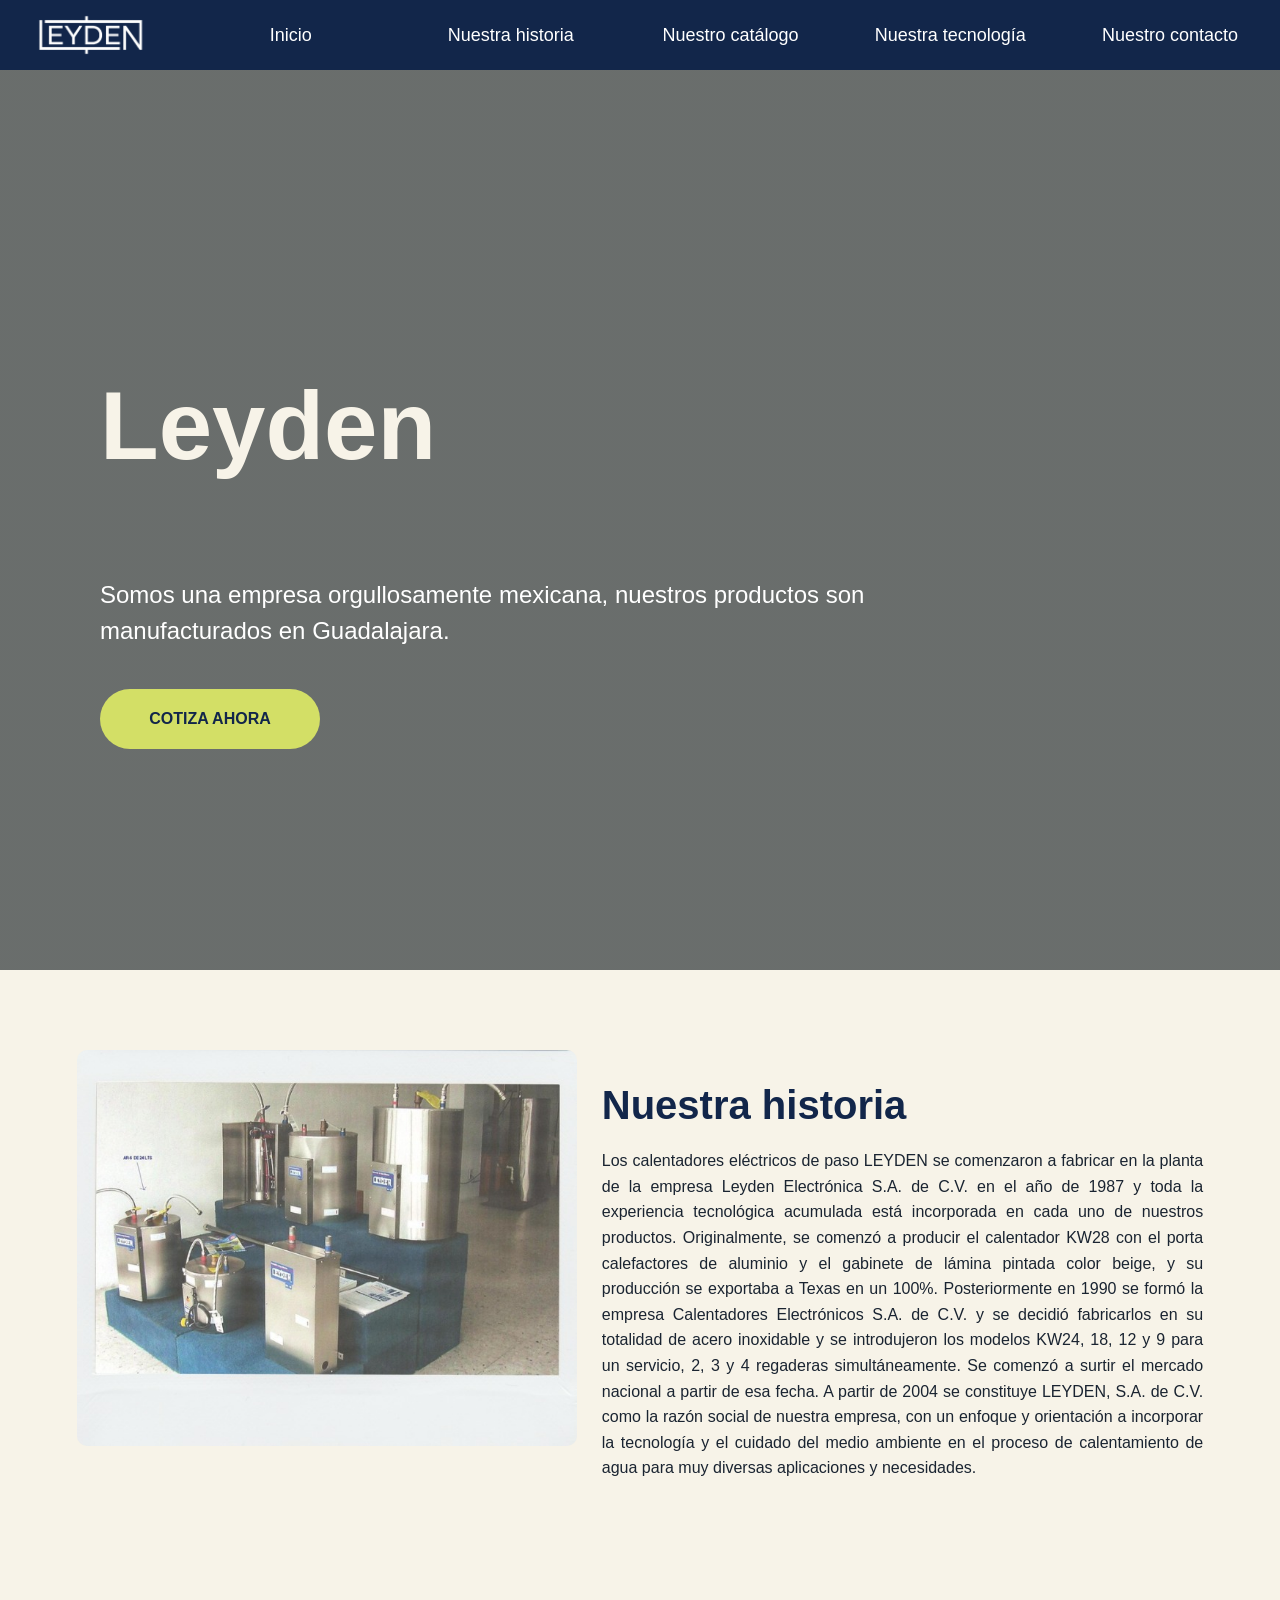
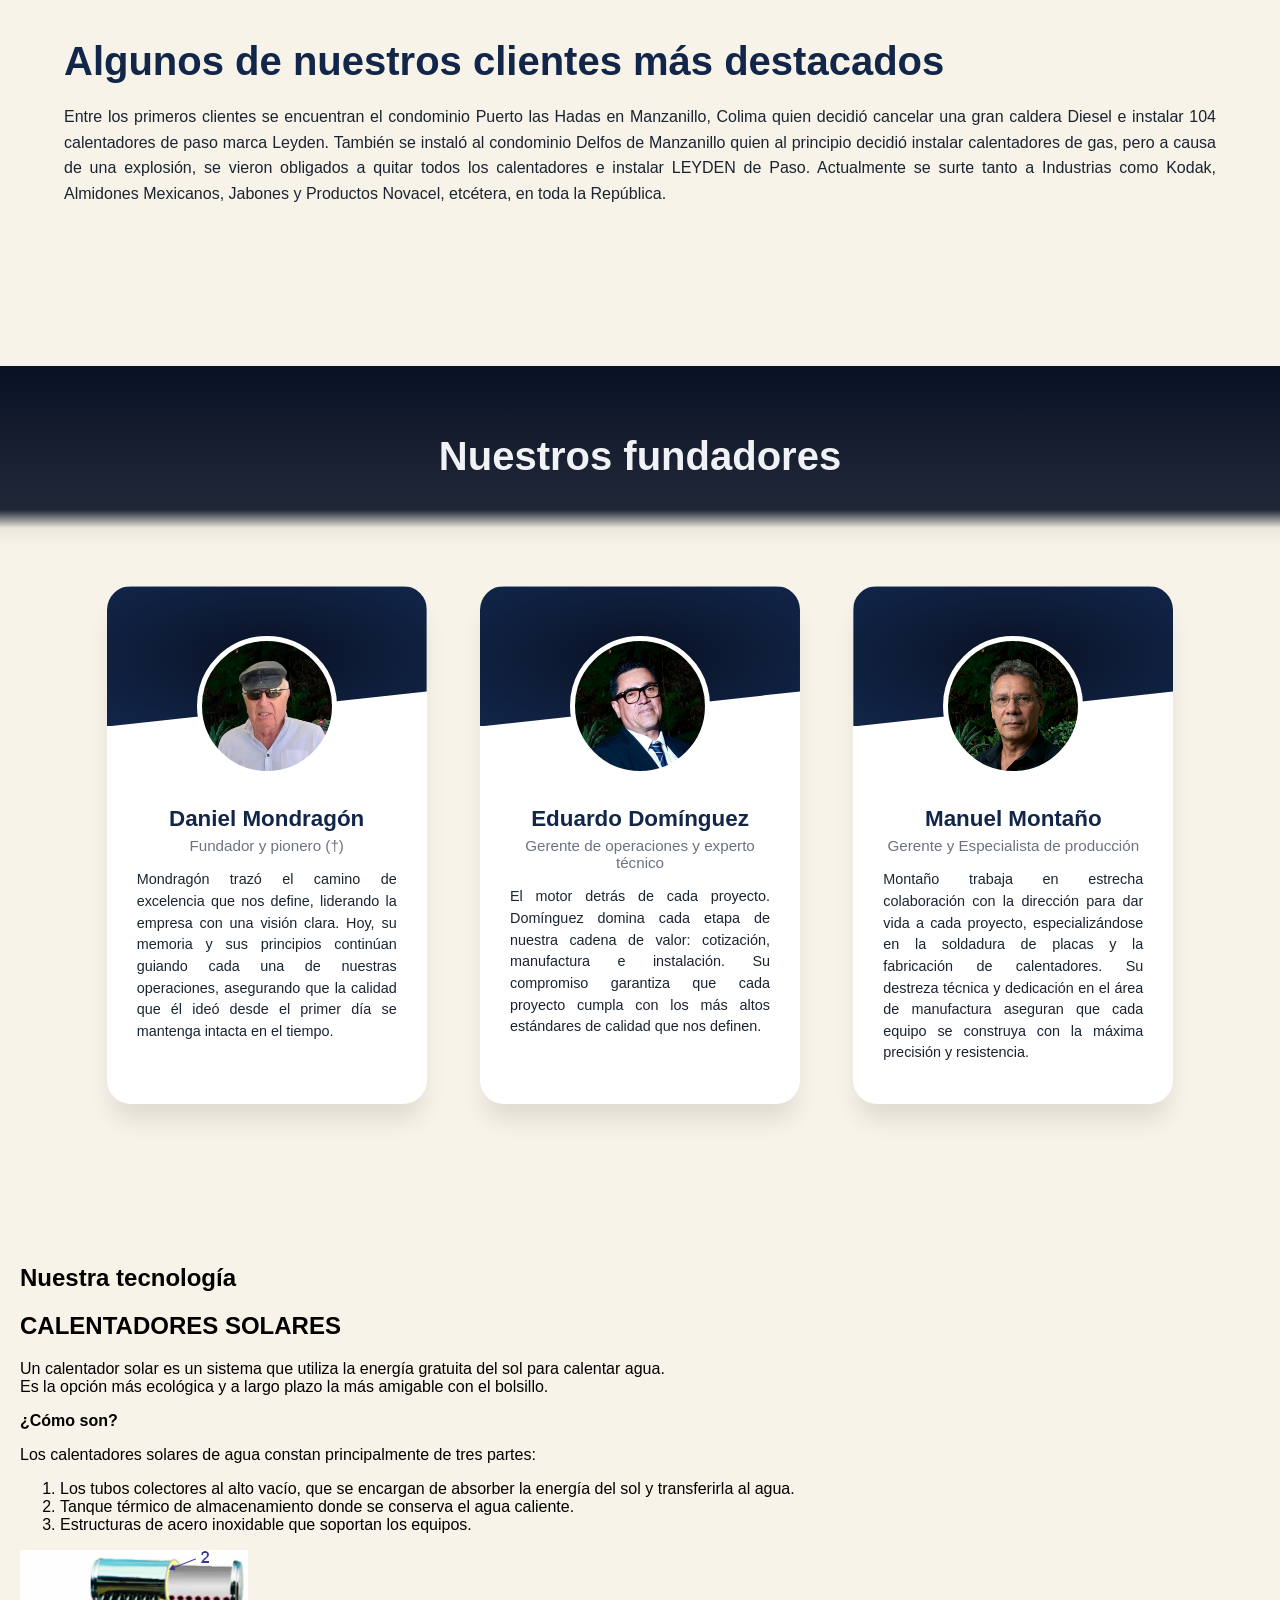
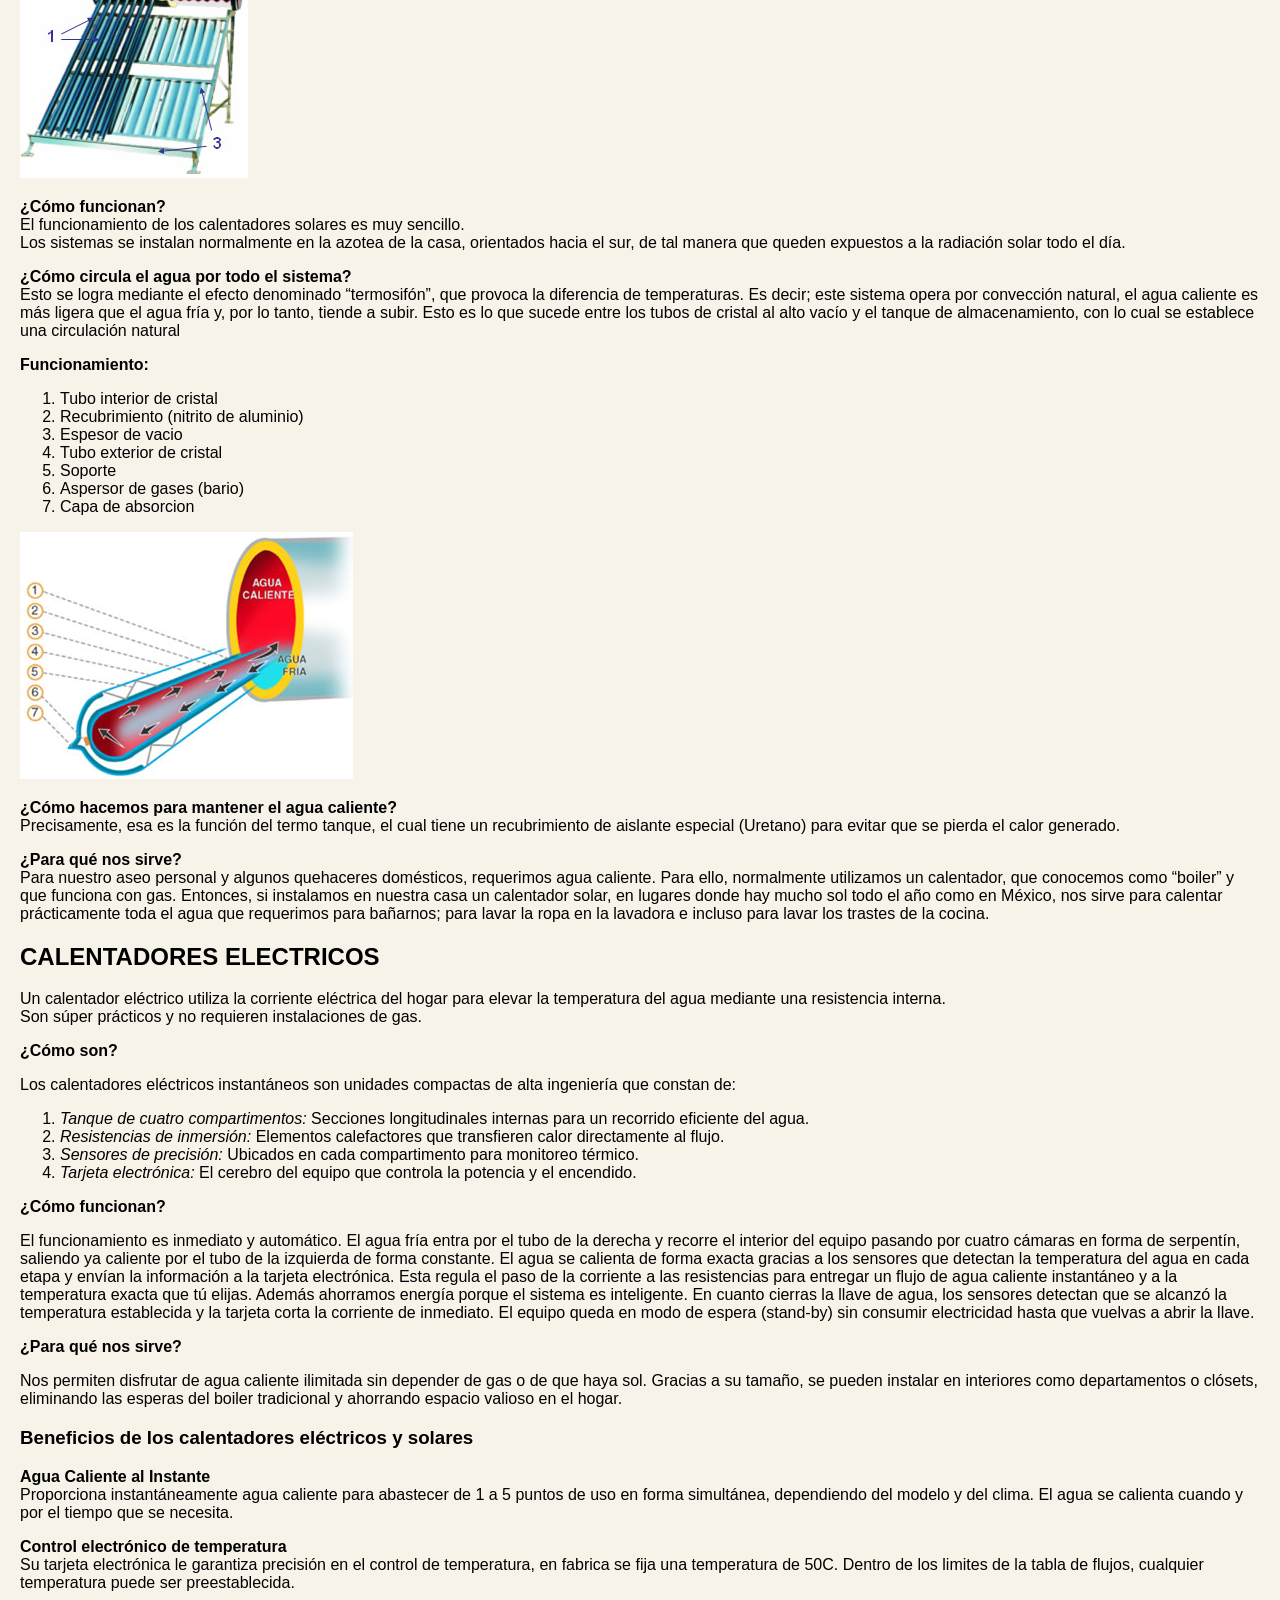
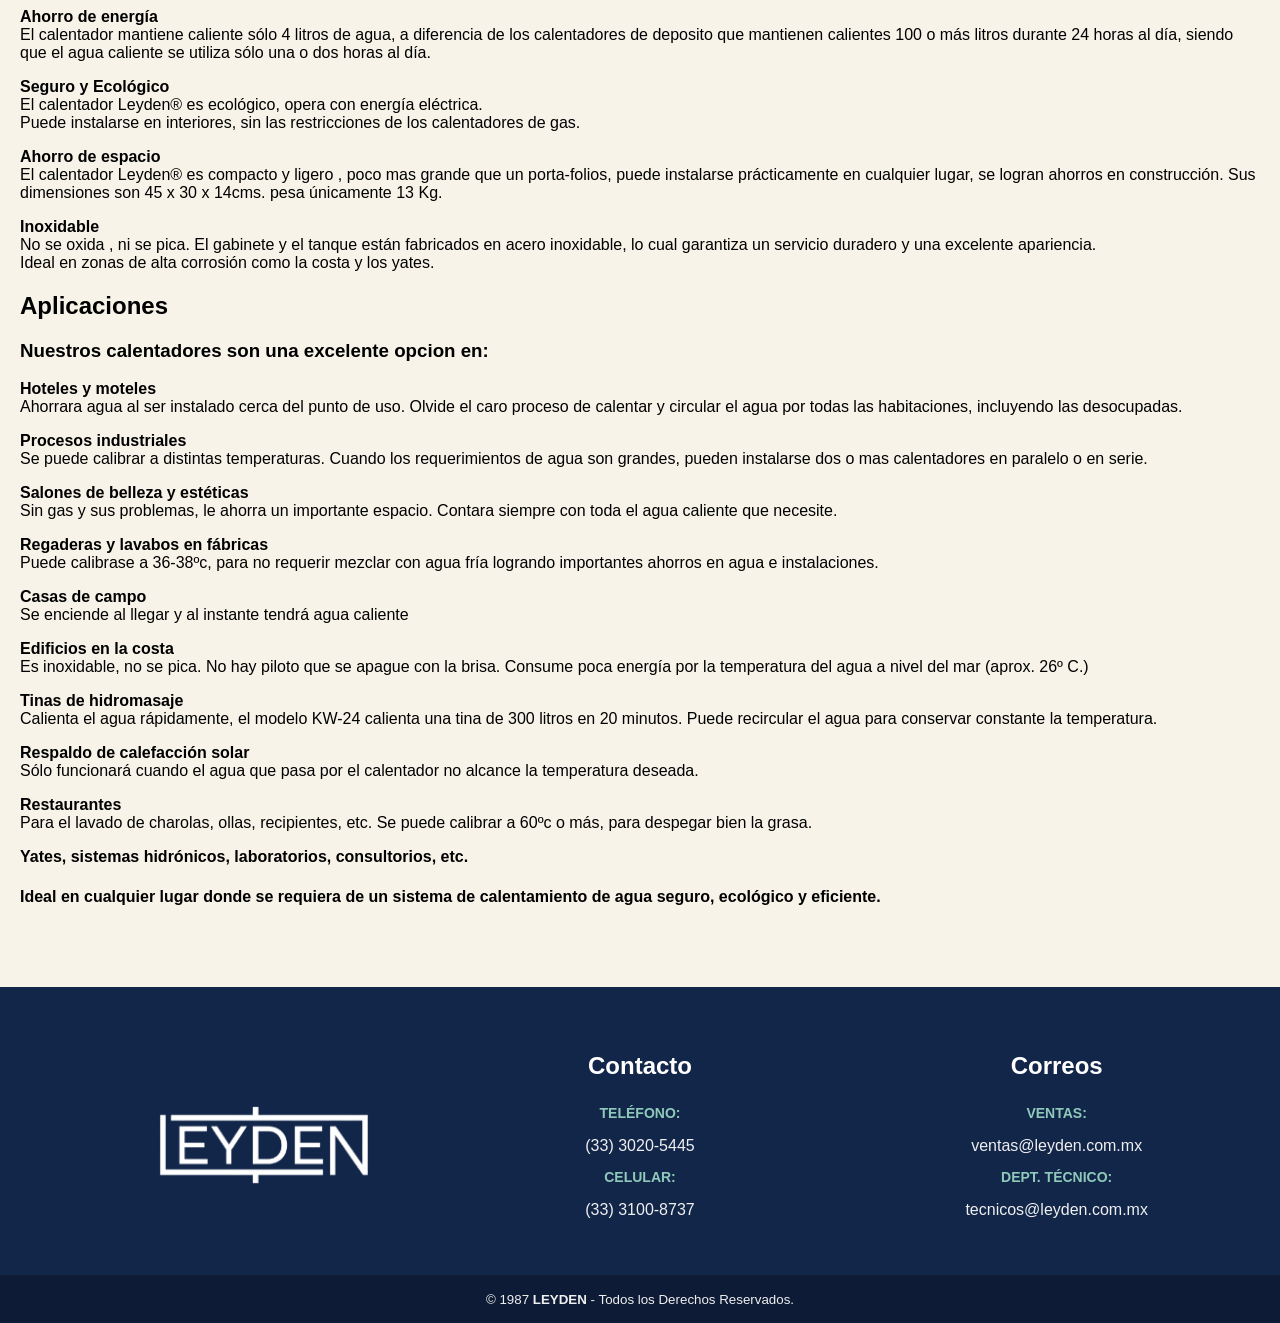
==== index.html @ 634f4c60 "Correo para localhost, y mejoras diseño" ====
<!DOCTYPE html>
<html>
    <head>
        <title>LEYDEN - inicio</title>
        <link rel="stylesheet" href="styleBarra.css">
        <style>
            html {
                scroll-behavior: smooth;
            }
        </style>
    </head>
      <body>
        <nav>
            <ul>
                <li class="logo-item">
                    <a>
                        <img src="imagenes/logo2.png" alt="Logo LEYDEN">
                    </a>
                </li>
                <li><a href="#inicio">Inicio</a></li>
                <li><a href="#historia">Nuestra historia</a></li>
                <li><a href="productos.html">Nuestro catálogo</a> </li>
                <li><a href="#aplicaciones">Nuestra tecnología</a></li>
                <li><a href="contacto.html">Nuestro contacto</a></li>
            </ul>
        </nav> 

        <section id="inicio" class="Inicio">
            <div class="contenido">
                <h1>Leyden</h1>
                <p>Somos una empresa orgullosamente mexicana, nuestros productos son manufacturados en Guadalajara.</p>
                <button id="cotizar" onclick="window.location.href='cotizacion.html'">COTIZA AHORA</button>
            </div>
        </section>

        <section id="historia" class="historia">
            <div class="organizado">
                <img class="historia1" src="imagenes/inicios.jpeg" alt="imgInicios">
                <div class="textoG">
                    <h1>Nuestra historia</h1>
                    <p>Los calentadores eléctricos de paso LEYDEN se comenzaron a fabricar en la planta de la empresa Leyden Electrónica S.A. de C.V. en el año de 1987 y toda la experiencia tecnológica acumulada está incorporada en cada uno de nuestros productos.
                        Originalmente, se comenzó a producir el calentador KW28 con el porta calefactores de aluminio y el gabinete de lámina pintada color beige, y su producción se exportaba a Texas en un 100%.
                        Posteriormente en 1990 se formó la empresa Calentadores Electrónicos S.A. de C.V. y se decidió fabricarlos en su totalidad de acero inoxidable y se introdujeron los modelos KW24, 18, 12 y 9 para un servicio, 2, 3 y 4 regaderas simultáneamente. Se comenzó a surtir el mercado nacional a partir de esa fecha.
                        A partir de 2004 se constituye LEYDEN, S.A. de C.V. como la razón social de nuestra empresa, con un enfoque y orientación a incorporar la tecnología y el cuidado del medio ambiente en el proceso de calentamiento de agua para muy diversas aplicaciones y necesidades.
                    </p>
                </div>
            </div>
        </section><section class="seccion-clientes">
            <div class="textoF">
                <h1>Algunos de nuestros clientes más destacados</h1>
                <p>Entre los primeros clientes se encuentran el condominio Puerto las Hadas en Manzanillo, Colima quien decidió cancelar una gran caldera Diesel e instalar 104 calentadores de paso marca Leyden.
                    También se instaló al condominio Delfos de Manzanillo quien al principio decidió instalar calentadores de gas, pero a causa de una explosión, se vieron obligados a quitar todos los calentadores e instalar LEYDEN de Paso.
                    Actualmente se surte tanto a Industrias como Kodak, Almidones Mexicanos, Jabones y Productos Novacel, etcétera, en toda la República.</p>
            </div>
        </section> <section class="seccion-fundadores">
            <div class="fundadores">
                <div class="contenedor">
                    <h2>Nuestros fundadores</h2>
                </div>
            </div>

            <main class="dashboard">
                <article class="card">
                    <div class="class-header"></div>
                    <div class="imag1"></div>
                    <div class="card-body">
                        <div class="info">
                            <h2>Daniel Mondragón</h2>
                            <h4>Fundador y pionero (†)</h4>
                            <p>Mondragón trazó el camino de excelencia que nos define, liderando la empresa con una visión clara. 
                            Hoy, su memoria y sus principios continúan guiando cada una de nuestras operaciones, asegurando que la calidad que él ideó desde el 
                            primer día se mantenga intacta en el tiempo.
                            </p>
                        </div>
                    </div>
                </article>

                <article class="card">
                    <div class="class-header"></div>
                    <div class="imag2"></div>
                    <div class="card-body">
                        <div class="info">
                            <h2>Eduardo Domínguez</h2>
                            <h4>Gerente de operaciones y experto técnico</h4>
                            <p>El motor detrás de cada proyecto. Domínguez domina cada etapa de nuestra cadena de valor: cotización, manufactura e instalación.
                            Su compromiso garantiza que cada proyecto cumpla con los más altos estándares de calidad que nos definen.
                            </p>
                        </div>
                    </div>
                </article>

                <article class="card">
                    <div class="class-header"></div>
                    <div class="imag3"></div>
                    <div class="card-body">
                        <div class="info">
                            <h2>Manuel Montaño</h2>
                            <h4>Gerente y Especialista de producción</h4>
                            <p>Montaño trabaja en estrecha colaboración con la dirección para dar vida a cada proyecto, especializándose en la soldadura de placas y la fabricación de calentadores. Su destreza 
                            técnica y dedicación en el área de manufactura aseguran que cada equipo se construya con la máxima precisión y resistencia.
                            </p>
                        </div>
                    </div>
                </article>
            </main>
        </section>

        <section id="aplicaciones" class="aplicaciones" style="padding: 60px 20px;">
            <div class="tec">
                <h1>Nuestra tecnología</h1>
                <h2>CALENTADORES SOLARES</h2> 
                <p>Un calentador solar es un sistema que utiliza la energía gratuita del sol para calentar agua. <br>Es la opción más ecológica y a largo plazo la más amigable con el bolsillo.<br> </p>
                <div class="dosPartes2">
                    <strong>¿Cómo son?</strong>
                    <p>
                        Los calentadores solares de agua constan principalmente de tres partes:<br>
                        <ol>
                            <li>Los tubos colectores al alto vacío, que se encargan de absorber la energía del sol y transferirla al agua.</li>
                            <li>Tanque térmico de almacenamiento donde se conserva el agua caliente.</li>
                            <li>Estructuras de acero inoxidable que soportan los equipos.</li>
                        </ol>
                        <img src="imagenes/img1.jpg" alt="Imagen Estructura">
                    </p>            
                </div>
                    <p><strong>¿Cómo funcionan?</strong><br>
                        El funcionamiento de los calentadores solares es muy sencillo.<br>
                        Los sistemas se instalan normalmente en la azotea de la casa, orientados hacia el sur, de tal manera que queden expuestos a la radiación solar todo el día.
                    </p>
                    <p><strong>¿Cómo circula el agua por todo el sistema?</strong><br>
                        Esto se logra mediante el efecto denominado “termosifón”, que provoca la diferencia de temperaturas. Es decir; este sistema opera por convección natural, el agua caliente es más ligera que el agua fría y, por lo tanto, tiende a subir. Esto es lo que sucede entre los tubos de cristal al alto vacío y el tanque de almacenamiento, con lo cual se establece una circulación natural
                    </p>
                <div class="dosPartes2">
                    <p>
                        <strong>Funcionamiento:</strong>
                        <ol>
                            <li>Tubo interior de cristal</li>
                            <li>Recubrimiento (nitrito de aluminio)</li>
                            <li>Espesor de vacio</li>
                            <li>Tubo exterior de cristal</li>
                            <li>Soporte</li>
                            <li>Aspersor de gases (bario)</li>
                            <li>Capa de absorcion</li>
                        </ol>
                        <img src="imagenes/img2.jpg" alt="Imagen Funcionamiento">
                    </p>
                </div>
                <p><strong>¿Cómo hacemos para mantener el agua caliente?</strong><br>
                    Precisamente, esa es la función del termo tanque, el cual tiene un recubrimiento de aislante especial (Uretano) para evitar que se pierda el calor generado.
                </p>
                <p><strong>¿Para qué nos sirve?</strong><br>
                    Para nuestro aseo personal y algunos quehaceres domésticos, requerimos agua caliente. Para ello, normalmente utilizamos un calentador, que conocemos como “boiler” y que funciona con gas. Entonces, si instalamos en nuestra casa un calentador solar, en lugares donde hay mucho sol todo el año como en México, nos sirve para calentar prácticamente toda el agua que requerimos para bañarnos; para lavar la ropa en la lavadora e incluso para lavar los trastes de la cocina.
                </p>

                <h2>CALENTADORES ELECTRICOS</h2> 
                <p>Un calentador eléctrico utiliza la corriente eléctrica del hogar para elevar la temperatura del agua mediante una resistencia interna. <br>Son súper prácticos y no requieren instalaciones de gas.</p>
                <div class="dosPartes2">
                    <strong>¿Cómo son?</strong>
                    <p>Los calentadores eléctricos instantáneos son unidades compactas de alta ingeniería que constan de:
                        <ol>
                            <li><i>Tanque de cuatro compartimentos:</i> Secciones longitudinales internas para un recorrido eficiente del agua.</li>
                            <li><i>Resistencias de inmersión:</i> Elementos calefactores que transfieren calor directamente al flujo.</li>
                            <li><i>Sensores de precisión:</i> Ubicados en cada compartimento para monitoreo térmico.</li>
                            <li><i>Tarjeta electrónica:</i> El cerebro del equipo que controla la potencia y el encendido.</li>
                        </ol>
                    </p>
                    <strong>¿Cómo funcionan?</strong>
                    <p> El funcionamiento es inmediato y automático. El agua fría entra por el tubo de la derecha y recorre el interior del equipo pasando por cuatro cámaras en forma de serpentín, saliendo ya caliente por el tubo de la izquierda de forma constante. El agua se calienta de forma exacta gracias a los sensores que detectan la temperatura del agua en cada etapa y envían la información a la tarjeta electrónica. Esta regula el paso de la corriente a las resistencias para entregar un flujo de agua caliente instantáneo y a la temperatura exacta que tú elijas. Además ahorramos energía porque el sistema es inteligente. En cuanto cierras la llave de agua, los sensores detectan que se alcanzó la temperatura establecida y la tarjeta corta la corriente de inmediato. El equipo queda en modo de espera (stand-by) sin consumir electricidad hasta que vuelvas a abrir la llave.</p>
                    <strong>¿Para qué nos sirve?</strong>
                    <p>Nos permiten disfrutar de agua caliente ilimitada sin depender de gas o de que haya sol. Gracias a su tamaño, se pueden instalar en interiores como departamentos o clósets, eliminando las esperas del boiler tradicional y ahorrando espacio valioso en el hogar.</p>
                </div>
                
                <h3>Beneficios de los calentadores eléctricos y solares</h3>
                <div class="beneficios">
                        <p><strong>Agua Caliente al Instante</strong><br>
                            Proporciona instantáneamente agua caliente para abastecer de 1 a 5 puntos de uso en forma simultánea, dependiendo del modelo y del clima. El agua se calienta cuando y por el tiempo que se necesita.
                        </p>
                        <p><strong>Control electrónico de temperatura</strong><br>
                            Su tarjeta electrónica le garantiza precisión en el control de temperatura, en fabrica se fija una temperatura de 50C. Dentro de los limites de la tabla de flujos, cualquier temperatura puede ser preestablecida.
                        </p>
                        <p><strong>Ahorro de energía</strong><br>
                            El calentador mantiene caliente sólo 4 litros de agua, a diferencia de los calentadores de deposito que mantienen calientes 100 o más litros durante 24 horas al día, siendo que el agua caliente se utiliza sólo una o dos horas al día.
                        </p>
                        <p><strong>Seguro y Ecológico</strong><br>
                            El calentador Leyden® es ecológico, opera con energía eléctrica.<br>
                            Puede instalarse en interiores, sin las restricciones de los calentadores de gas.
                        </p>
                        <p><strong>Ahorro de espacio</strong><br>
                            El calentador Leyden® es compacto y ligero , poco mas grande que un porta-folios, puede instalarse prácticamente en cualquier lugar, se logran ahorros en construcción. Sus dimensiones son 45 x 30 x 14cms. pesa únicamente 13 Kg.
                        </p>
                        <p><strong>Inoxidable</strong><br>
                            No se oxida , ni se pica. El gabinete y el tanque están fabricados en acero inoxidable, lo cual garantiza un servicio duradero y una excelente apariencia.<br>
                            Ideal en zonas de alta corrosión como la costa y los yates.
                        </p>
                </div>
            </div>
            <div class="apls">
                <h1>Aplicaciones</h1>
                <h3>Nuestros calentadores son una excelente opcion en:</h3>
            </div>
            <div class="opciones">
                <p><strong>Hoteles y moteles</strong><br>
                Ahorrara agua al ser instalado cerca del punto de uso. Olvide el caro proceso de calentar y circular el agua por todas las habitaciones, incluyendo las desocupadas.
            </p>
            <p><strong>Procesos industriales</strong><br>
                Se puede calibrar a distintas temperaturas. Cuando los requerimientos de agua son grandes, pueden instalarse dos o mas calentadores en paralelo o en serie.
            </p>
            <p><strong>Salones de belleza y estéticas</strong><br>
                Sin gas y sus problemas, le ahorra un importante espacio. Contara siempre con toda el agua caliente que necesite.
            </p>
            <p><strong>Regaderas y lavabos en fábricas</strong><br>
                Puede calibrase a 36-38ºc, para no requerir mezclar con agua fría logrando importantes ahorros en agua e instalaciones.
            </p>
            <p><strong>Casas de campo</strong><br>
                Se enciende al llegar y al instante tendrá agua caliente
            </p>
            <p><strong>	Edificios en la costa</strong><br>
                Es inoxidable, no se pica. No hay piloto que se apague con la brisa. Consume poca energía por la temperatura del agua a nivel del mar (aprox. 26º C.)
            </p>
            <p><strong>Tinas de hidromasaje</strong><br>
                Calienta el agua rápidamente, el modelo
                KW-24 calienta una tina de 300 litros en 20 minutos. Puede recircular el agua para conservar constante la temperatura.
            </p>
            <p><strong>Respaldo de calefacción solar</strong><br>
                Sólo funcionará cuando el agua que pasa por el calentador no alcance la temperatura deseada.
            </p>
            <p><strong>Restaurantes</strong><br>
                Para el lavado de charolas, ollas, recipientes, etc. Se puede calibrar a 60ºc o más, para despegar bien la grasa.
            </p>
            <p><strong>Yates, sistemas hidrónicos, laboratorios, consultorios, etc.</strong></p>
            </div>
            <div class="fin">
                <h4>Ideal en cualquier lugar donde se requiera de un sistema de calentamiento de agua seguro, ecológico y eficiente.</h4>
            </div>
        </section>

        <footer class="cnt">
            <div class="grupoA">
                <div class="box">
                    <figure>
                        <a href="#">
                            <img src="imagenes/logo2.png" alt="Logo LEYDEN">
                        </a>
                    </figure>
                </div>
                <div class="box">
                    <h2>Contacto</h2>
                    <h3>Teléfono:</h3>
                    <p> (33) 3020-5445</p>
                    <h3>Celular:</h3>
                    <p>(33) 3100-8737</p>
                </div>
                <div class="box">
                    <h2>Correos</h2>
                    <h3>Ventas:</h3>
                    <p>ventas@leyden.com.mx</p>
                    <h3>Dept. técnico:</h3>
                    <p>tecnicos@leyden.com.mx</p>
                </div>
            </div>
            <div class="grupoB">
                <small>&copy; 1987 <b> LEYDEN</b> - Todos los Derechos Reservados. </small>
            </div>
        </footer>
    </body>
</html>
---- styleBarra.css ----
*{
    font-family:Verdana, Geneva, Tahoma, sans-serif;
}

:root{
     --primary: #091225;
    --secondary: #12264a;
    --bg-dark: #12264a;
    --text-gray: #1a2431;
    --white: #ffffff;
    --blue: #0d1b36;
    --crema: #f0f2f5;
    --accent: #8ec9ba;
}

body{
    margin: 0;
    background-color: #f7f3e8;
}

/*navegador*/
nav {
    background-color: #12264a;
    padding: 0;
    width: 100%;
    height: 70px;
}

nav ul {
    list-style: none;
    display: flex;
    margin: 0;
    max-width: auto;
    height: 100%;
    padding: 0;
}

nav ul li {
    flex: 1;
    margin: 0;
}

nav ul li a {   
    display: flex;
    justify-content: center;
    align-items: center;
    width: 100%;
    height: 100%;
    color: white;
    text-decoration: none;
    font-size: 18px;
    transition: 0.3s;
}

nav ul li a:hover {
    background-color: #f7f3e8;
    color: #12264a;
}

nav ul li:has(img), 
nav ul li.logo-item { 
    flex: 0 1 auto;
    padding: 0;
    display: flex;
    align-items: center;
}

nav ul li:has(img) a:hover,
nav ul li.logo-item a:hover {
    background-color: transparent !important; 
}

nav ul li a img {
    max-height: 80px;
    width: auto;
    object-fit: contain;
    border-radius: 0;
}

form, form2 {
    display: flex;
    flex-direction: column;
    width: 300px;          
    gap: 10px;              
}


/*pantalla de inicio*/
.Inicio{
    display: flex;
    align-items: center;
    min-height: 100vh;
    background: linear-gradient(rgba(36, 44, 47, 0.67), rgba(36, 44, 47, 0.67)), 
                url('https://static.vecteezy.com/system/resources/thumbnails/066/010/019/small/solar-water-heater-on-a-roof-under-a-clear-blue-sky-promoting-renewable-energy-for-eco-friendly-living-photo.jpg');
    background-size: cover;
    background-position: center;
}
.Inicio .contenido{
    max-width: 50rem;
    align-items: center;
    margin-left: 100px;
}

.Inicio .contenido h1{
    font-size: 6rem;
    color: #f7f3e8;

}
.Inicio .contenido p{
    font-size: 1.5rem;
    color: var(--white);
    padding: 1rem 0;
    line-height: 1.5;
}


#cotizar {
    width: 220px;
    height: 60px;

    background: #d3df66;
    color: #12264a;

    border: none;
    border-radius: 35px;

    font-size: 16px;
    font-weight: 700;

    display: flex;
    justify-content: center;
    align-items: center;
    transition: 0.3s;
}


#cotizar:hover {
    background-color: #f7f3e8;
    color: #12264a;
    cursor: pointer;
    transform: scale(1.05);
}


/*historiaaaaaaaa*/

.historia {
    display: flex;
    flex-direction: row;
    align-items: center;
    justify-content: center;
    margin: 0 auto;
}
.historia .organizado{
    margin: 80px auto;
    margin-left: 20px;
    margin-right: 20px;
    margin-bottom: 10px;
    width: 88%;

}

.historia img.historia1{
    max-width: 500px;
    float: left;
    border-radius: 10px;
    margin-right: 25px;

}
.textoG {
    flex: 1.2;
    display: flex;
    flex-direction: column;
    justify-content: center;
}

.textoG h1 {
    font-size: 2.5rem;
    color: var(--secondary);
    margin-bottom: 20px;
}
/* Contenedor para que el bloque de clientes respire abajo */
.seccion-clientes {
    width: 100%;
    display: block;
    clear: both;
    padding: 40px 0 60px 0;
    box-sizing: border-box;
    margin-top: 60px;
}

/* Centra el texto de los clientes y le da el mismo ancho que la historia */
.textoF {
    max-width: 90%; 
    margin: 0 auto; 
    display: flex;
    flex-direction: column;
}

.textoF h1 {
    font-size: 2.5rem;
    color: var(--secondary); /* Usa tu color azul #12264a */
    margin-bottom: 20px;
}

.textoF p {
    color: var(--text-gray);
    font-size: 1rem;
    line-height: 1.6;
    text-align: justify;
    margin: 0;
}

.historia p {
    color: var(--text-gray);
    font-size: 1rem;
    line-height: 1.6;
    text-align: justify;
    margin: 0 0 15px 0;
}

/* historia*/
@keyframes fadeIn {
    from { opacity: 0; transform: translateY(20px); }
    to { opacity: 1; transform: translateY(0); }
}

.seccion-fundadores {
    width: 100%;
    display: block;
    clear: both;
    margin-top: 100px;
}

.fundadores .contenedor {
    height: 180px; /* Recuperamos el alto original que tenías */
    text-align: center;
    background: linear-gradient(
        to bottom,
        rgba(9, 18, 37, 1) 0%,
        rgba(9, 18, 37, 0.9) 80%,
        rgba(9, 18, 37, 0.05) 90%,
        transparent 100% /* Corregido: añadido el % que faltaba */
    );
    display: flex;
    justify-content: center; /* Centra el texto de izquierda a derecha */
    align-items: center;
}

.fundadores .contenedor h2 {
    color: var(--crema);
    font-size: 2.5rem;
    margin: 0;
}

/* Cuadrícula Grid para las Cards */
.dashboard {
    display: grid;
    grid-template-columns: repeat(auto-fit, minmax(300px, 1fr));
    gap: 40px;
    padding: 40px 60px 80px;
    max-width: 1200px;
    margin: 0 auto;
    justify-items: center;
    justify-content: center;
    box-sizing: border-box;
}

/* Tarjeta Individual */
.dashboard .card {
    background: var(--white);
    width: 100%;
    max-width: 320px;
    border-radius: 24px;
    position: relative; 
    overflow: hidden; 
    box-shadow: 0 20px 25px -5px rgba(0,0,0,0.1);
    animation: fadeIn 0.8s ease-out;
    transition: transform 0.3s ease, box-shadow 0.3s ease;
}

.dashboard .card:hover {
    transform: translateY(-10px);
    box-shadow: 0 25px 50px -12px rgba(0,0,0,0.15);
}

.class-header {
    height: 140px;
    background: radial-gradient(var(--primary), var(--secondary));
    clip-path: polygon(0 0, 100% 0, 100% 75%, 0 100%);
}

.card-body {
    display: flex;
    flex-direction: column;
    align-items: center;
    padding: 20px 30px 40px;
    text-align: center;
}

/* Fotos circulares de fundadores */
.imag1, .imag2, .imag3 {
    width: 130px;
    height: 130px;
    background-color: #e2e8f0;
    border: 5px solid var(--white);
    border-radius: 50%;
    position: absolute;
    top: 50px;
    left: 50%;
    transform: translateX(-50%);
    z-index: 10; 
    background-size: cover;
    background-position: center;
}

.imag1 { background-image: url("imagenes/mondra.jpeg"); }
.imag2 { background-image: url("imagenes/ed.jpeg"); }
.imag3 { background-image: url("imagenes/manu.jpeg"); }

.info {
    margin-top: 50px;
}

.info h2 {
    margin: 10px 0 5px; 
    color: var(--bg-dark);
    font-size: 1.4rem;
}

.info h4 {
    color: #6b7280;
    margin: 0 0 15px 0;
    font-weight: 500;
    font-size: 0.95rem;
}

.info p { 
    color: var(--text-gray); 
    font-size: 0.9rem; 
    margin-bottom: 0; 
    text-align: justify;
    line-height: 1.5;
}


/*Footer de contacto*/
footer{
    background-color: #12264a;
    color: aliceblue;
    padding: 20px;
    text-align: center;
    font-family: Verdana, Geneva, Tahoma, sans-serif;
}

.cnt{
    width: 100%;
    background-color: #12264a;
    margin: 0%;
    padding: 0%;
}

.cnt .grupoA{
    width: 100%;
    max-width: 1200px;
    margin: auto;
    display: grid;
    grid-template-columns: repeat(3, 1fr);
    grid-gap: 50px;
    padding: 45px 0px;
}

.cnt .grupoA .box figure{
    width: 100%;
    height: 100%;
    display: flex;
    justify-content: center;
    align-items: center; 
}

.cnt .grupoA .box figure img {
    max-width: 100%; 
    height: auto; 
}

.cnt .grupoA .box h2{
    color: white;
    margin-bottom: 25px;
    font-size: 20 px;
}

.cnt .grupoA .box h3 {
    color: #8ec9ba; 
    font-family: Verdana, Geneva, Tahoma, sans-serif; 
    font-size: 14px;
    text-transform: uppercase; 
}

.cnt .grupoA .box p{
    color: #efefef;
    margin-bottom: 10px;
}

.cnt .grupoB{
    background-color: #0d1b36;
    padding: 15px 10px;
    text-align: center;
    color: #efefef;
    box-sizing: border-box;
}

@media screen and (max-width: 800px) {
    .cnt .grupoA {
        grid-template-columns: 1fr; 
        grid-gap: 30px;
        text-align: center;
    }
}

/* cotizacion*/
.grupoP{
    margin-bottom: 5px;
}
.grupoP label{
    display: block;
    margin-bottom: 5px;
    font-weight: 500;
}

.enLinea{
    display: flex;
    align-items: center;
    gap: 8px;
}
.enLinea input{
    width: 250px;
}
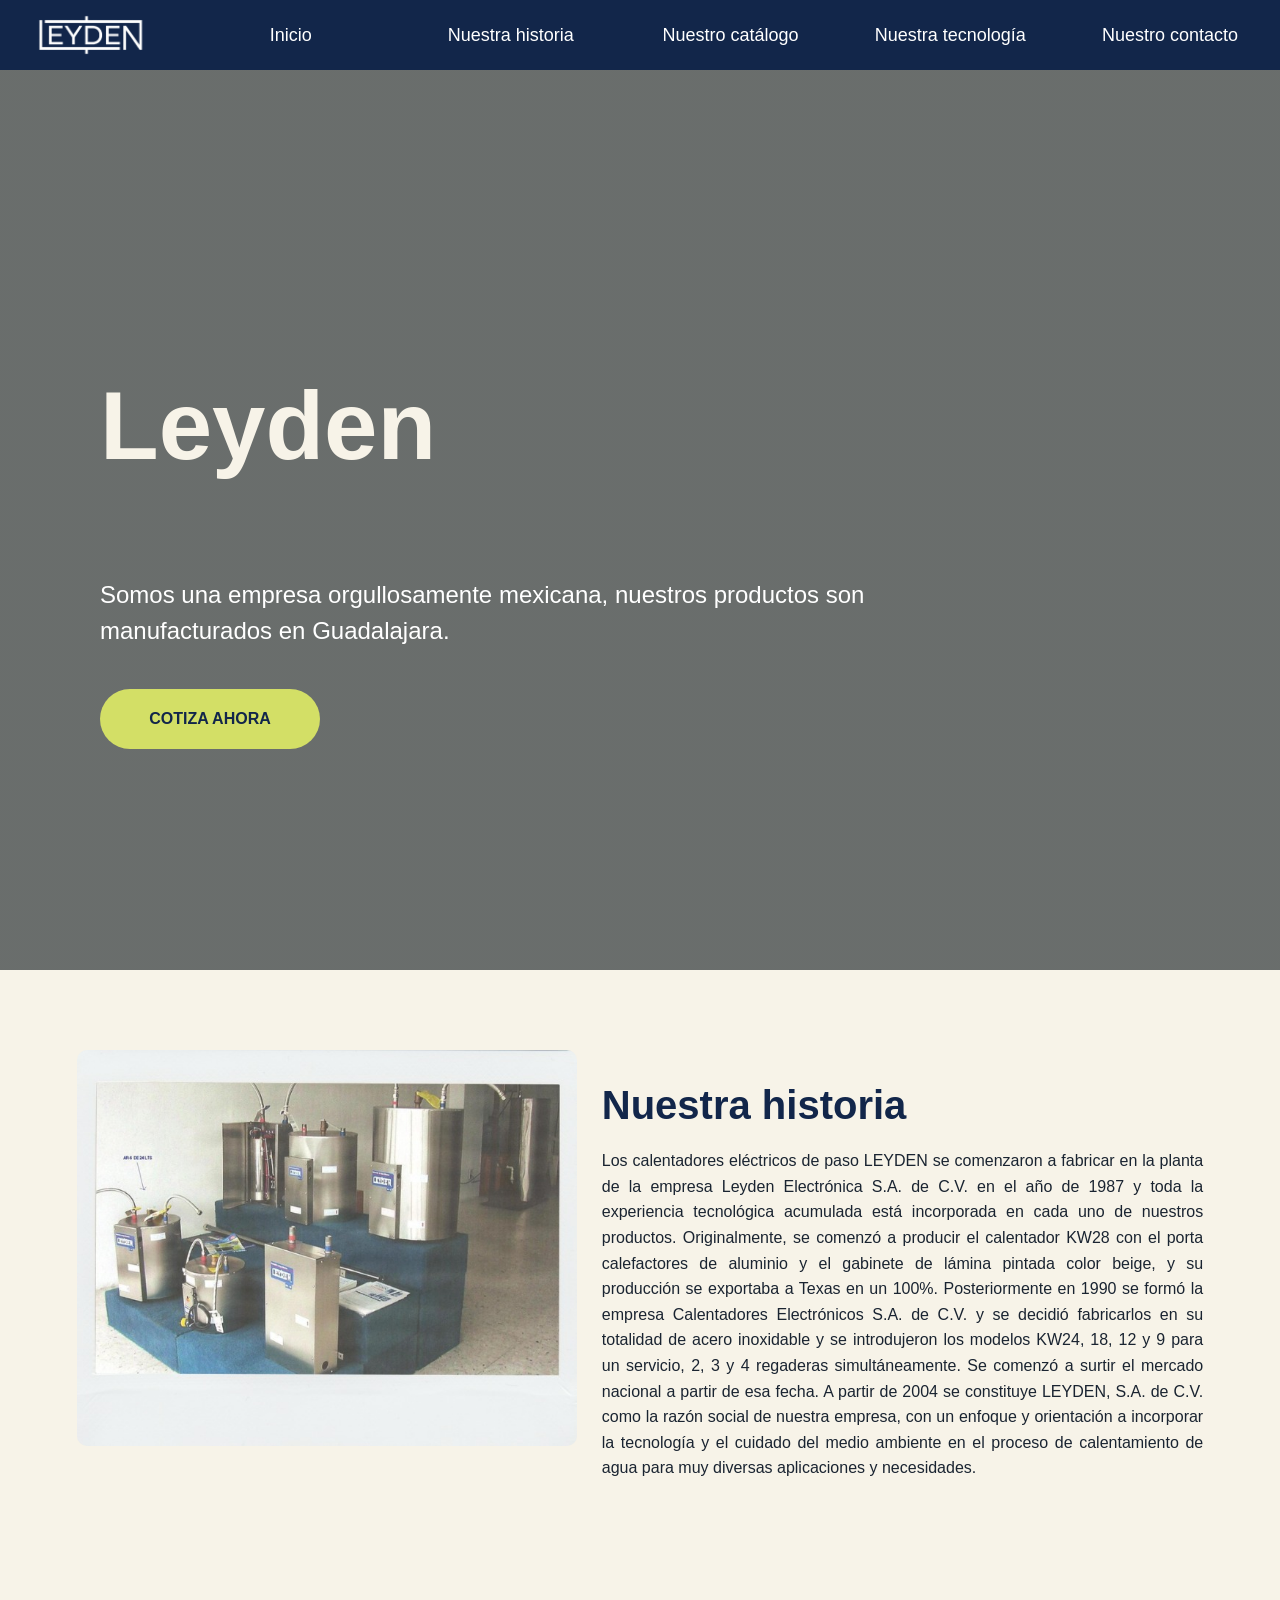
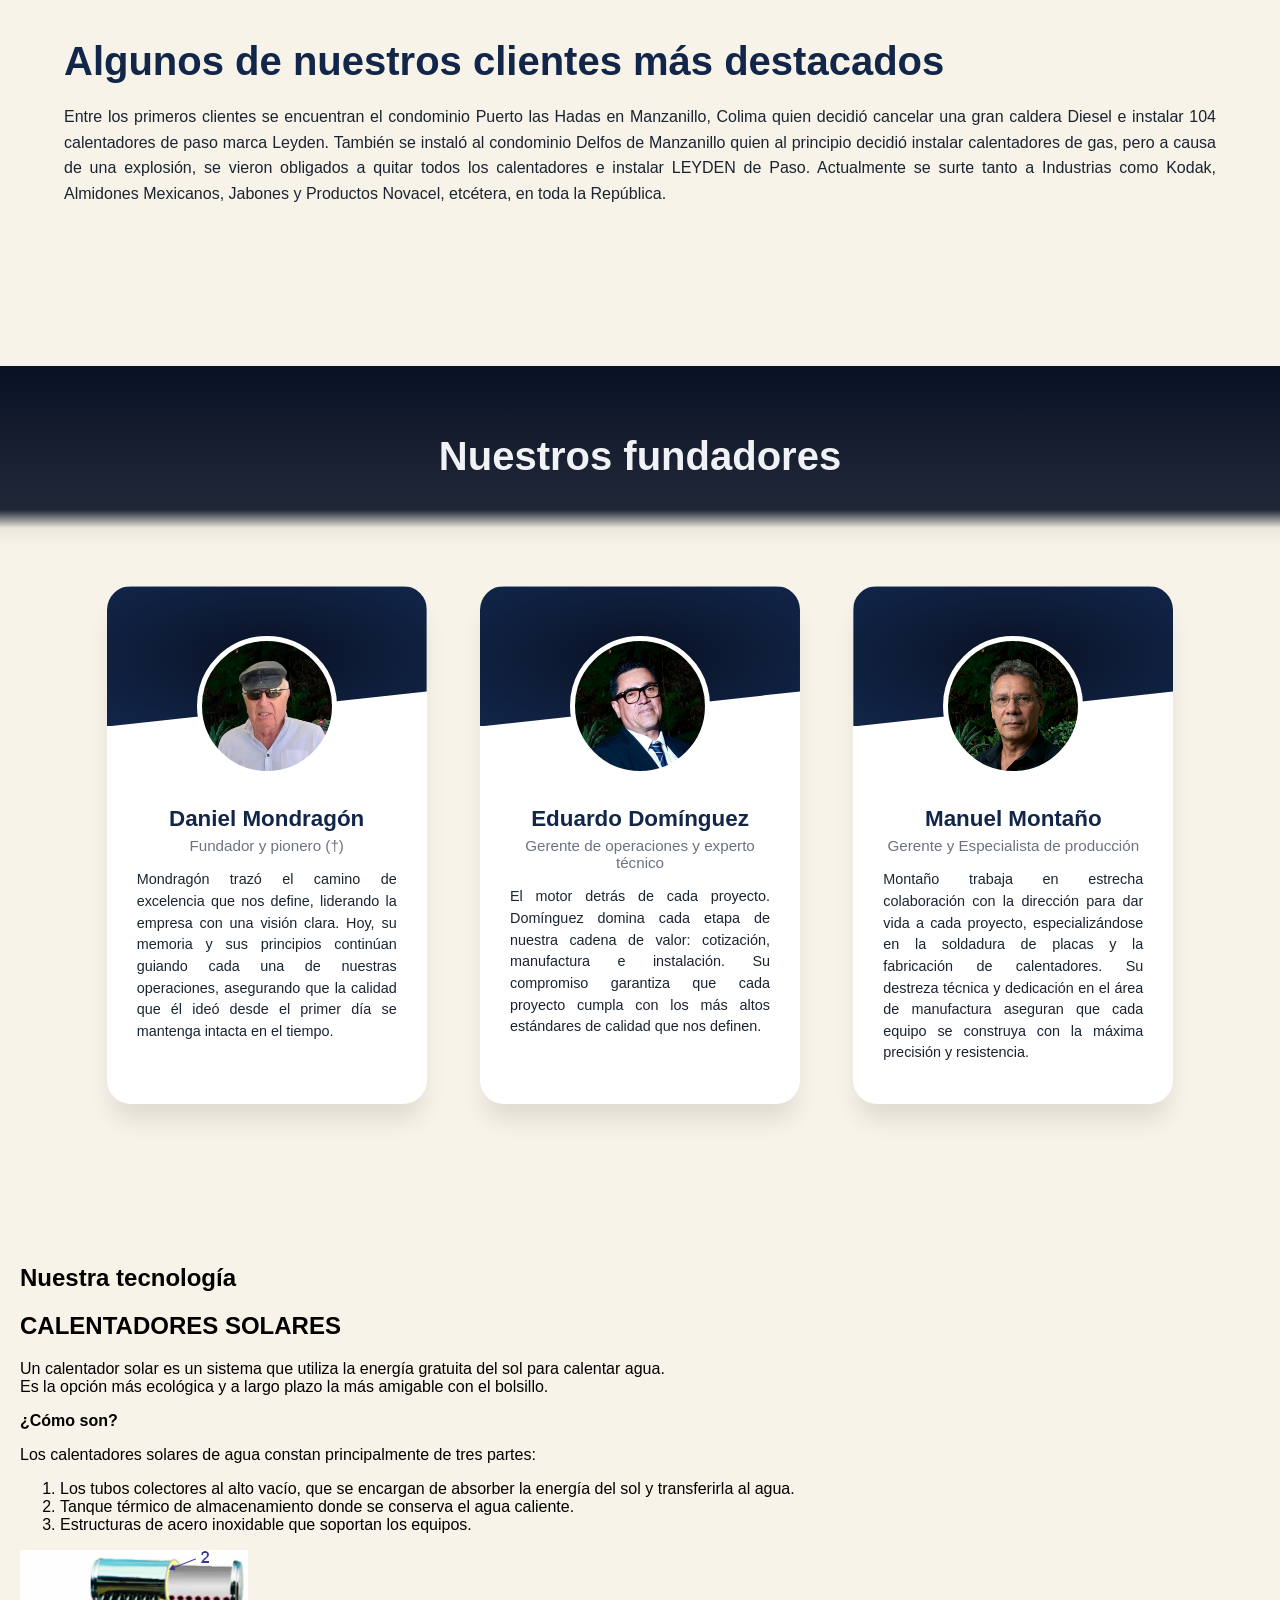
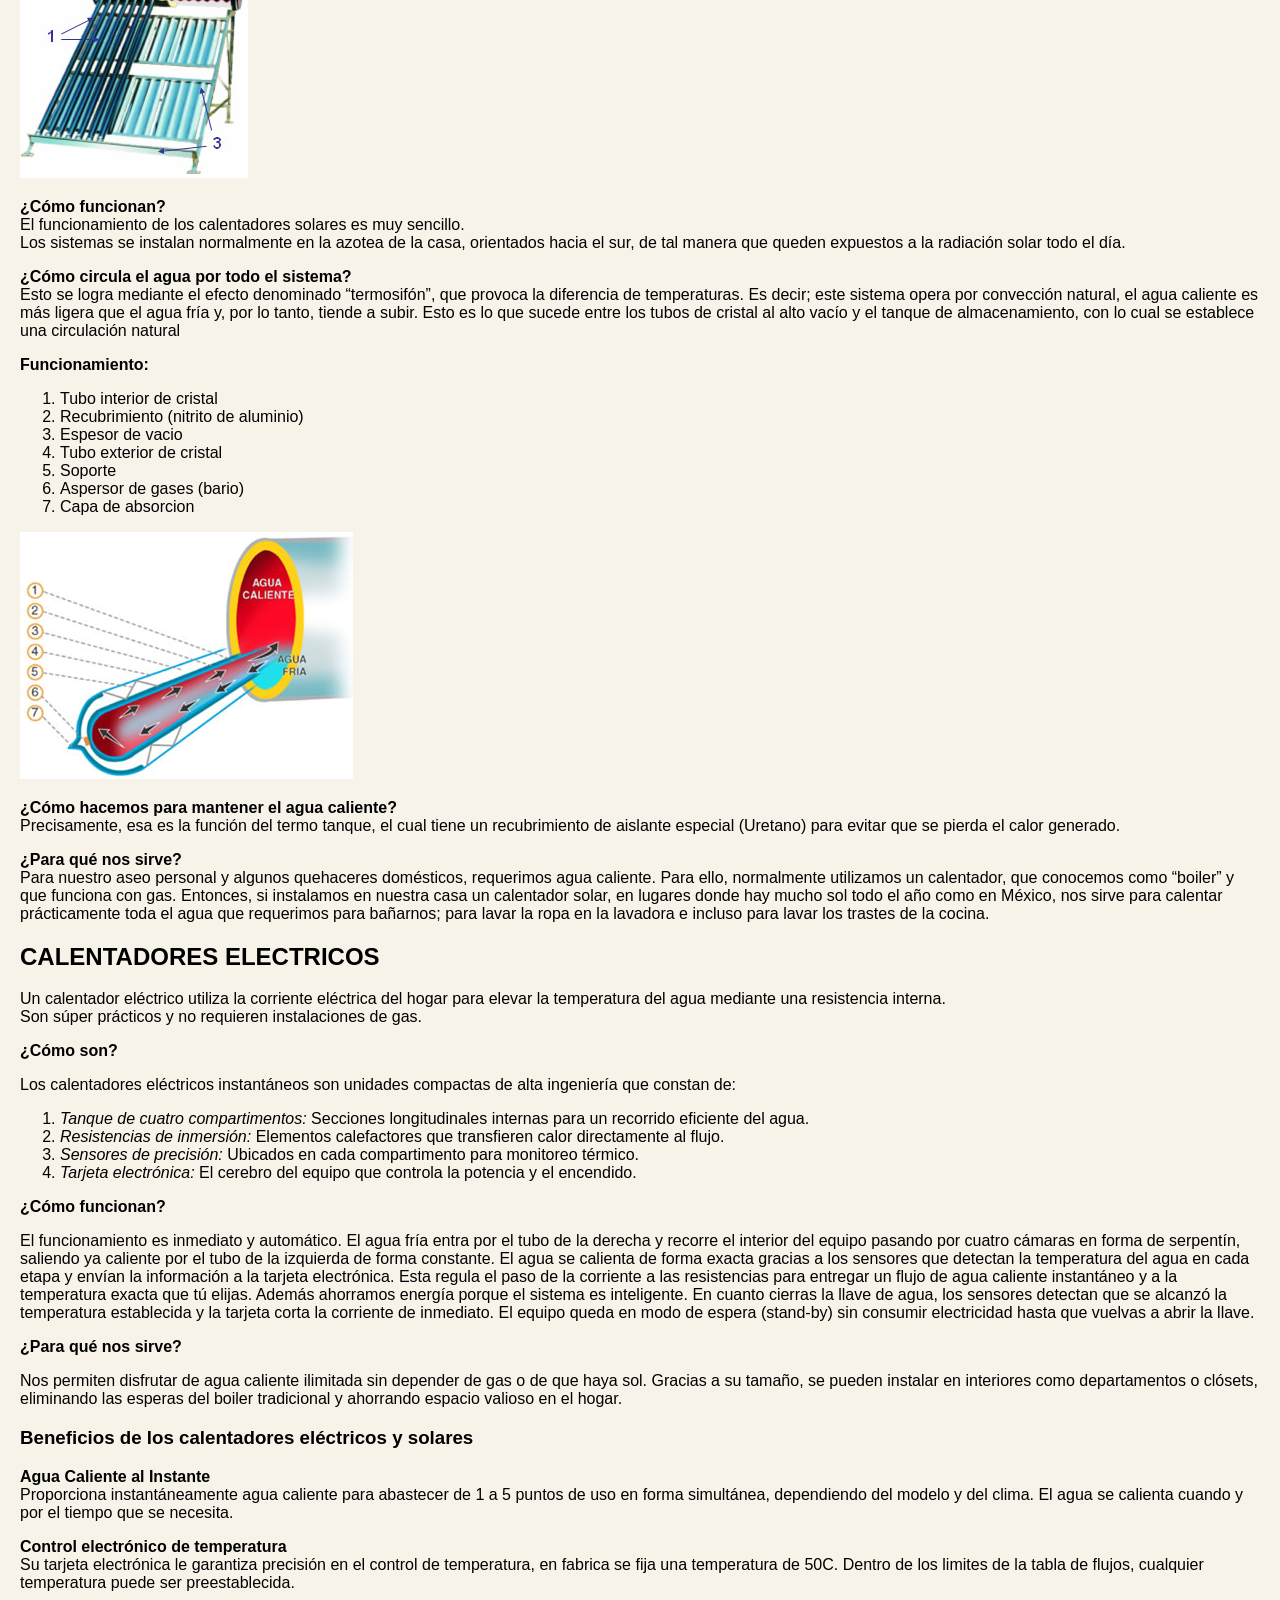
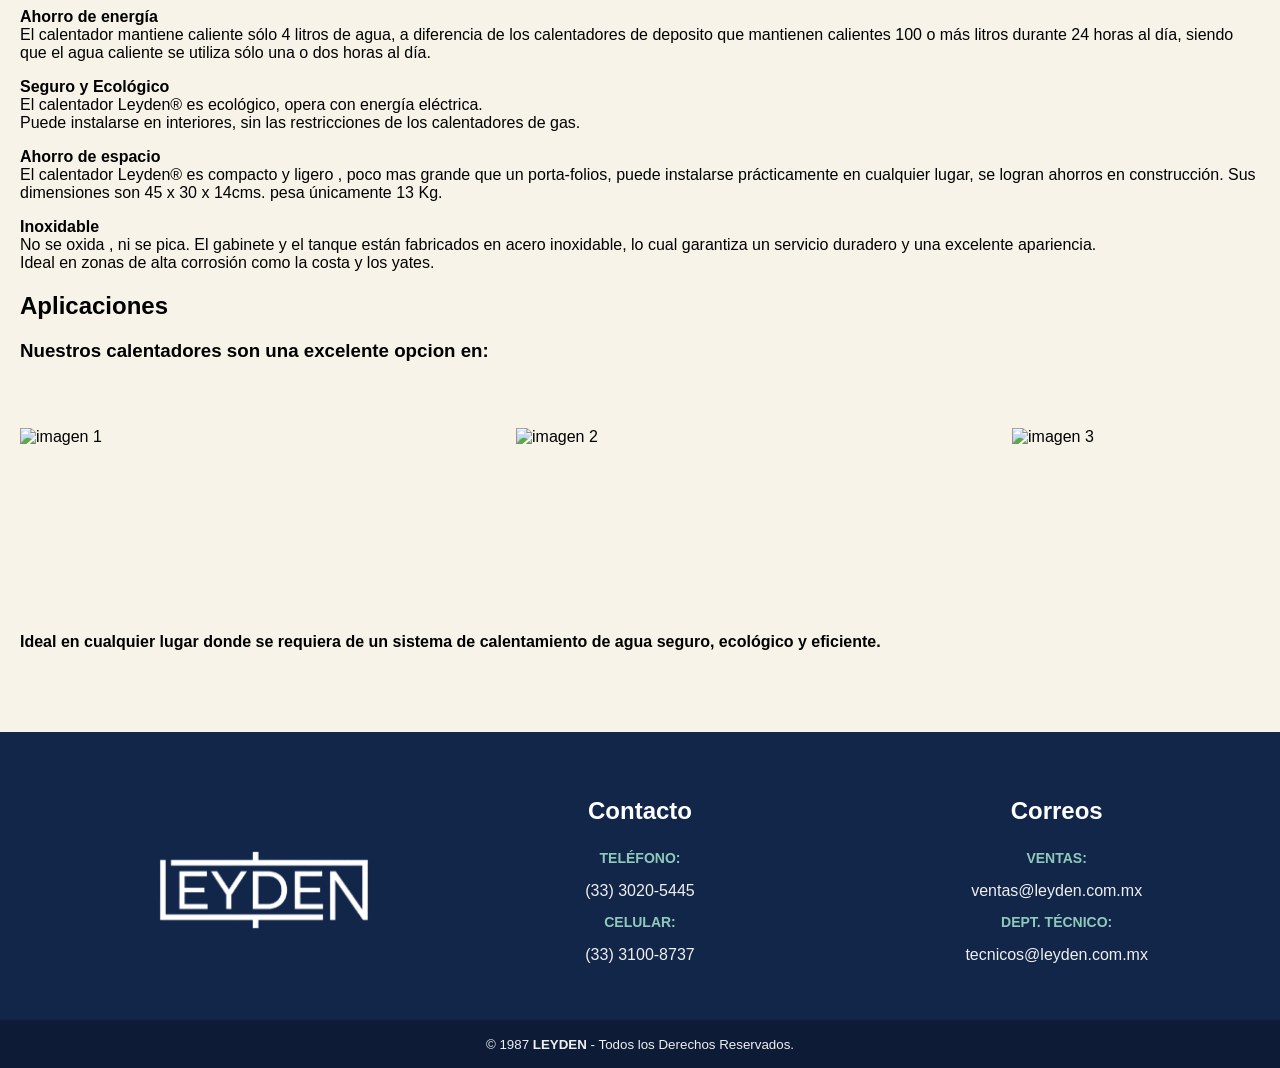
==== commit ddf35cd1: "Index carrusel de imagenes de aplicaciones" ====
--- a/index.html
+++ b/index.html
@@ -197,36 +197,79 @@
                 <h1>Aplicaciones</h1>
                 <h3>Nuestros calentadores son una excelente opcion en:</h3>
             </div>
-            <div class="opciones">
-                <p><strong>Hoteles y moteles</strong><br>
-                Ahorrara agua al ser instalado cerca del punto de uso. Olvide el caro proceso de calentar y circular el agua por todas las habitaciones, incluyendo las desocupadas.
-            </p>
-            <p><strong>Procesos industriales</strong><br>
-                Se puede calibrar a distintas temperaturas. Cuando los requerimientos de agua son grandes, pueden instalarse dos o mas calentadores en paralelo o en serie.
-            </p>
-            <p><strong>Salones de belleza y estéticas</strong><br>
-                Sin gas y sus problemas, le ahorra un importante espacio. Contara siempre con toda el agua caliente que necesite.
-            </p>
-            <p><strong>Regaderas y lavabos en fábricas</strong><br>
-                Puede calibrase a 36-38ºc, para no requerir mezclar con agua fría logrando importantes ahorros en agua e instalaciones.
-            </p>
-            <p><strong>Casas de campo</strong><br>
-                Se enciende al llegar y al instante tendrá agua caliente
-            </p>
-            <p><strong>	Edificios en la costa</strong><br>
-                Es inoxidable, no se pica. No hay piloto que se apague con la brisa. Consume poca energía por la temperatura del agua a nivel del mar (aprox. 26º C.)
-            </p>
-            <p><strong>Tinas de hidromasaje</strong><br>
-                Calienta el agua rápidamente, el modelo
-                KW-24 calienta una tina de 300 litros en 20 minutos. Puede recircular el agua para conservar constante la temperatura.
-            </p>
-            <p><strong>Respaldo de calefacción solar</strong><br>
-                Sólo funcionará cuando el agua que pasa por el calentador no alcance la temperatura deseada.
-            </p>
-            <p><strong>Restaurantes</strong><br>
-                Para el lavado de charolas, ollas, recipientes, etc. Se puede calibrar a 60ºc o más, para despegar bien la grasa.
-            </p>
-            <p><strong>Yates, sistemas hidrónicos, laboratorios, consultorios, etc.</strong></p>
+            <div class="slider-opciones">
+                <ul>
+                    <li>
+                        <img src="https://media-cdn.tripadvisor.com/media/photo-s/16/1a/ea/54/hotel-presidente-4s.jpg" alt="imagen 1">
+                        <div class="textoC">
+                            <h2>Hoteles y moteles</h2>
+                            <p>Ahorrara agua al ser instalado cerca del punto de uso. Olvide el caro proceso de calentar y circular el agua por todas las habitaciones, incluyendo las desocupadas.</p>
+                        </div>
+                    </li>
+                    <li>
+                        <img src="https://ultatek.com/wp-content/uploads/2022/11/Sistemas-de-Industria-4.0-en-Mexico.jpg" alt="imagen 2">
+                        <div class="textoC">
+                            <h2>Procesos industriales</h2>
+                            <p>Se puede calibrar a distintas temperaturas. Cuando los requerimientos de agua son grandes, pueden instalarse dos o mas calentadores en paralelo o en serie.</p>
+                        </div>
+                    </li>
+                    <li>
+                        <img src="https://parisjetaime.com/data/layout_image/9317_Salon-coiffure-dames--630x405--%C2%A9-Thinkstock.jpg" alt="imagen 3">
+                        <div class="textoC">
+                            <h2>Salones de belleza y estéticas</h2>
+                            <p>Sin gas y sus problemas, le ahorra un importante espacio. Contara siempre con toda el agua caliente que necesite.</p>
+                        </div>
+                    </li>
+                    <li>
+                        <img src="https://www.cemix.com/wp-content/uploads/2023/01/regaderas-modernas-tipos.jpg" alt="imagen 4">
+                        <div class="textoC">
+                            <h2>Regaderas y lavabos en fábricas</h2>
+                            <p>Puede calibrase a 36-38ºc, para no requerir mezclar con agua fría logrando importantes ahorros en agua e instalaciones.</p>
+                        </div>
+                    </li>
+                    <li>
+                        <img src="https://maarquitectura.com.mx/wp-content/uploads/2021/11/modelos-de-casas-de-campo-modernas.jpg" alt="imagen 5">
+                        <div class="textoC">
+                            <h2>Casas de campo</h2>
+                            <p>Se enciende al llegar y al instante tendrá agua caliente.</p>
+                        </div>
+                    </li>
+                    <li>
+                        <img src="https://thumbs.dreamstime.com/b/playa-salinas-con-modernos-edificios-de-apartamentos-ecuador-costa-pasiva-frente-la-del-pac%C3%ADfico-274039333.jpg" alt="imagen 6">
+                        <div class="textoC">
+                            <h2>Edificios en la costa</h2>
+                            <p>Es inoxidable, no se pica. No hay piloto que se apague con la brisa. Consume poca energía por la temperatura del agua a nivel del mar (aprox. 26º C.)</p>
+                        </div>
+                    </li>
+                    <li>
+                        <img src="https://totalspatub.com.mx/cdn/shop/files/jacuzzi-spa-ocean-para-6-personas-con-hidromasaje-render-patio.webp?v=1749771983&width=1445" alt="imagen 7">
+                        <div class="textoC">
+                            <h2>Tinas de hidromasaje</h2>
+                            <p>Calienta el agua rápidamente, el modelo KW-24 calienta una tina de 300 litros en 20 minutos. Puede recircular el agua para conservar constante la temperatura.</p>
+                        </div>
+                    </li>
+                    <li>
+                        <img src="https://encrypted-tbn0.gstatic.com/images?q=tbn:ANd9GcRSdKEgfPBlKHurbP694NuI8-ZsPo6JCPO5yg&s" alt="imagen 8">
+                        <div class="textoC">
+                            <h2>Respaldo de calefacción solar</h2>
+                            <p>Sólo funcionará cuando el agua que pasa por el calentador no alcance la temperatura deseada.</p>
+                        </div>
+                    </li>
+                    <li>
+                        <img src="https://www.culinariamexicana.com.mx/wp-content/uploads/2024/08/sur-cdmx.jpeg" alt="imagen 9">
+                        <div class="textoC">
+                            <h2>Restaurantes</h2>
+                            <p>Para el lavado de charolas, ollas, recipientes, etc. Se puede calibrar a 60ºc o más, para despegar bien la grasa.</p>
+                        </div>
+                    </li>
+                    <li>
+                        <img src="https://cdn.tourcms.com/a/13222/721/1/large.png" alt="imagen 10">
+                        <div class="textoC">
+                            <h2>¡Y más!</h2>
+                            <p>Yates, sistemas hidrónicos, laboratorios, consultorios, etc..</p>
+                        </div>
+                    </li>
+                </ul>
             </div>
             <div class="fin">
                 <h4>Ideal en cualquier lugar donde se requiera de un sistema de calentamiento de agua seguro, ecológico y eficiente.</h4>
--- a/styleBarra.css
+++ b/styleBarra.css
@@ -435,3 +435,129 @@
 .enLinea input{
     width: 250px;
 }
+
+/*APLICACIONES PANTALLA DE INICIO*/
+.slider-opciones{
+    width: auto;
+    height: 200px;
+    margin: 50px auto 0;
+    overflow: hidden;
+}
+
+.slider-opciones ul{
+    display: flex;
+    padding: 0;
+    width: 400%;
+    animation: slide 20s infinite alternate ease-in-out;
+}
+
+.slider-opciones li{
+    width: 100%;
+    list-style: none;
+    position: relative;
+}
+
+.textoC{
+    position: absolute;
+    text-align: center;
+    padding: 0 250px;
+    top: 250px;
+    color: var(--crema);
+}
+
+.textoC h2{
+    font-size: 45px;
+    margin-bottom: 35px;
+}
+
+.slider-opciones img{
+    width: 100%;
+
+}
+
+@keyframes slide{
+    0% {margin-left: 0;}
+    20% {margin-left: 0;}
+    25% {margin-left: -100%;}
+    45% {margin-left: -100%;}
+    50% {margin-left: -200%;}
+    70% {margin-left: -200%;}
+    75% {margin-left: -300%;}
+    100% {margin-left: -300%;}
+}
+
+@media(max-width: 991px){
+    body{
+        padding: 30px;
+    }
+    .slider-opciones{
+        width: 100%;
+    }
+
+    .textoC{
+        top: 50px;
+        padding: 0 25px;
+    }
+
+    .textoC h2{
+        font-size: 35px;
+        margin-bottom: 15px;
+    }
+
+    .textoC p{
+        font-size: 15px;
+    }
+}
+
+
+/*PANTALLA DE GRACIAAAAAAAAAAAAAAAAAAAAAAAAAAS*/
+.thanks{
+    display: flex;
+    align-items: center;
+    min-height: 100vh;
+    background: linear-gradient(rgba(36, 44, 47, 0.67), rgba(36, 44, 47, 0.67)), 
+                url('https://static.vecteezy.com/system/resources/thumbnails/066/010/019/small/solar-water-heater-on-a-roof-under-a-clear-blue-sky-promoting-renewable-energy-for-eco-friendly-living-photo.jpg');
+    background-size: cover;
+    background-position: center;
+}
+.thanks .content{
+    max-width: 50rem;
+    align-items: center;
+    margin-left: auto;
+    margin-right: auto;
+}
+
+.thanks .content h1{
+    font-size: 6rem;
+    color: #f7f3e8;
+
+}
+.thanks .content p{
+    font-size: 1.5rem;
+    color: var(--white);
+    padding: 1rem 0;
+    line-height: 1.5;
+}
+.thanks .btn{
+    width: 220px;
+    height: 60px;
+
+    background: #d3df66;
+    color: #12264a;
+
+    border: none;
+    border-radius: 35px;
+
+    font-size: 16px;
+    font-weight: 700;
+ 
+    align-items: center;
+    transition: 0.3s;
+}
+
+.thanks .btn:hover {
+    background-color: #f7f3e8;
+    color: #12264a;
+    cursor: pointer;
+    transform: scale(1.05);   
+}
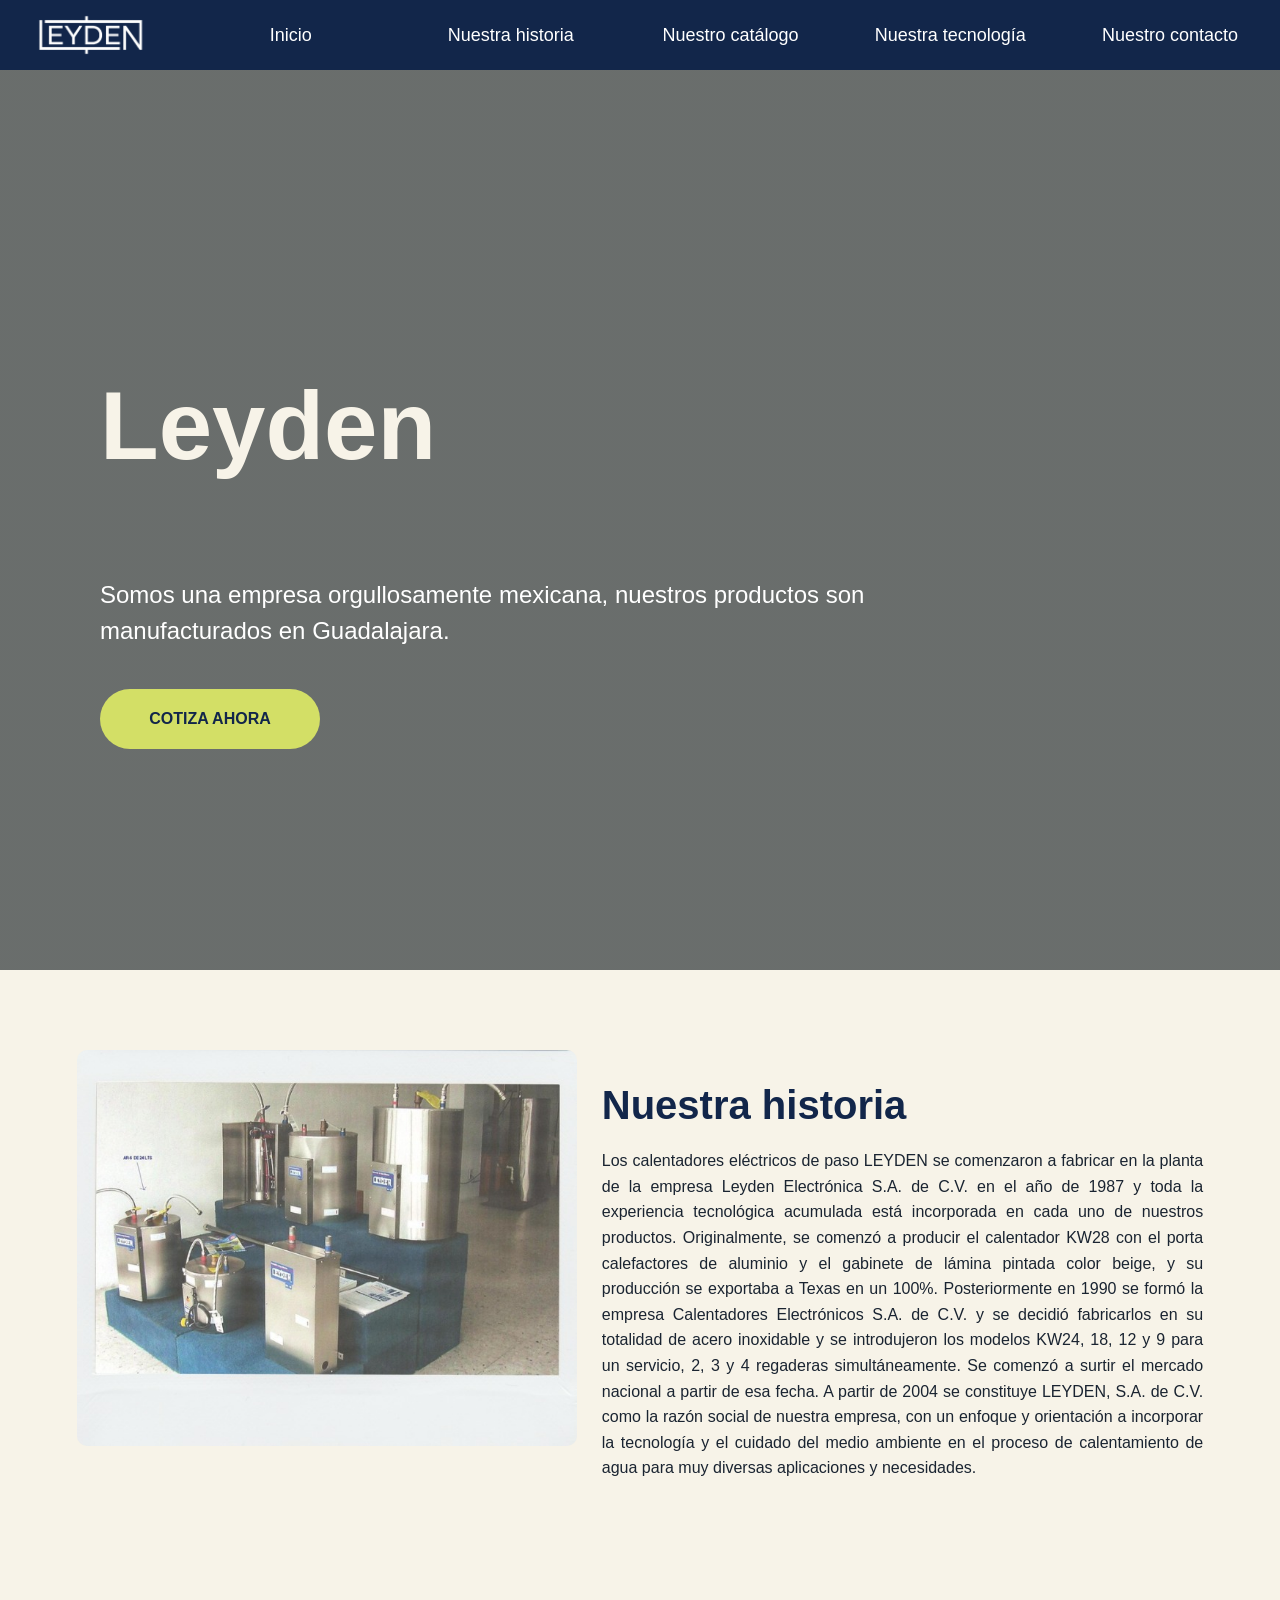
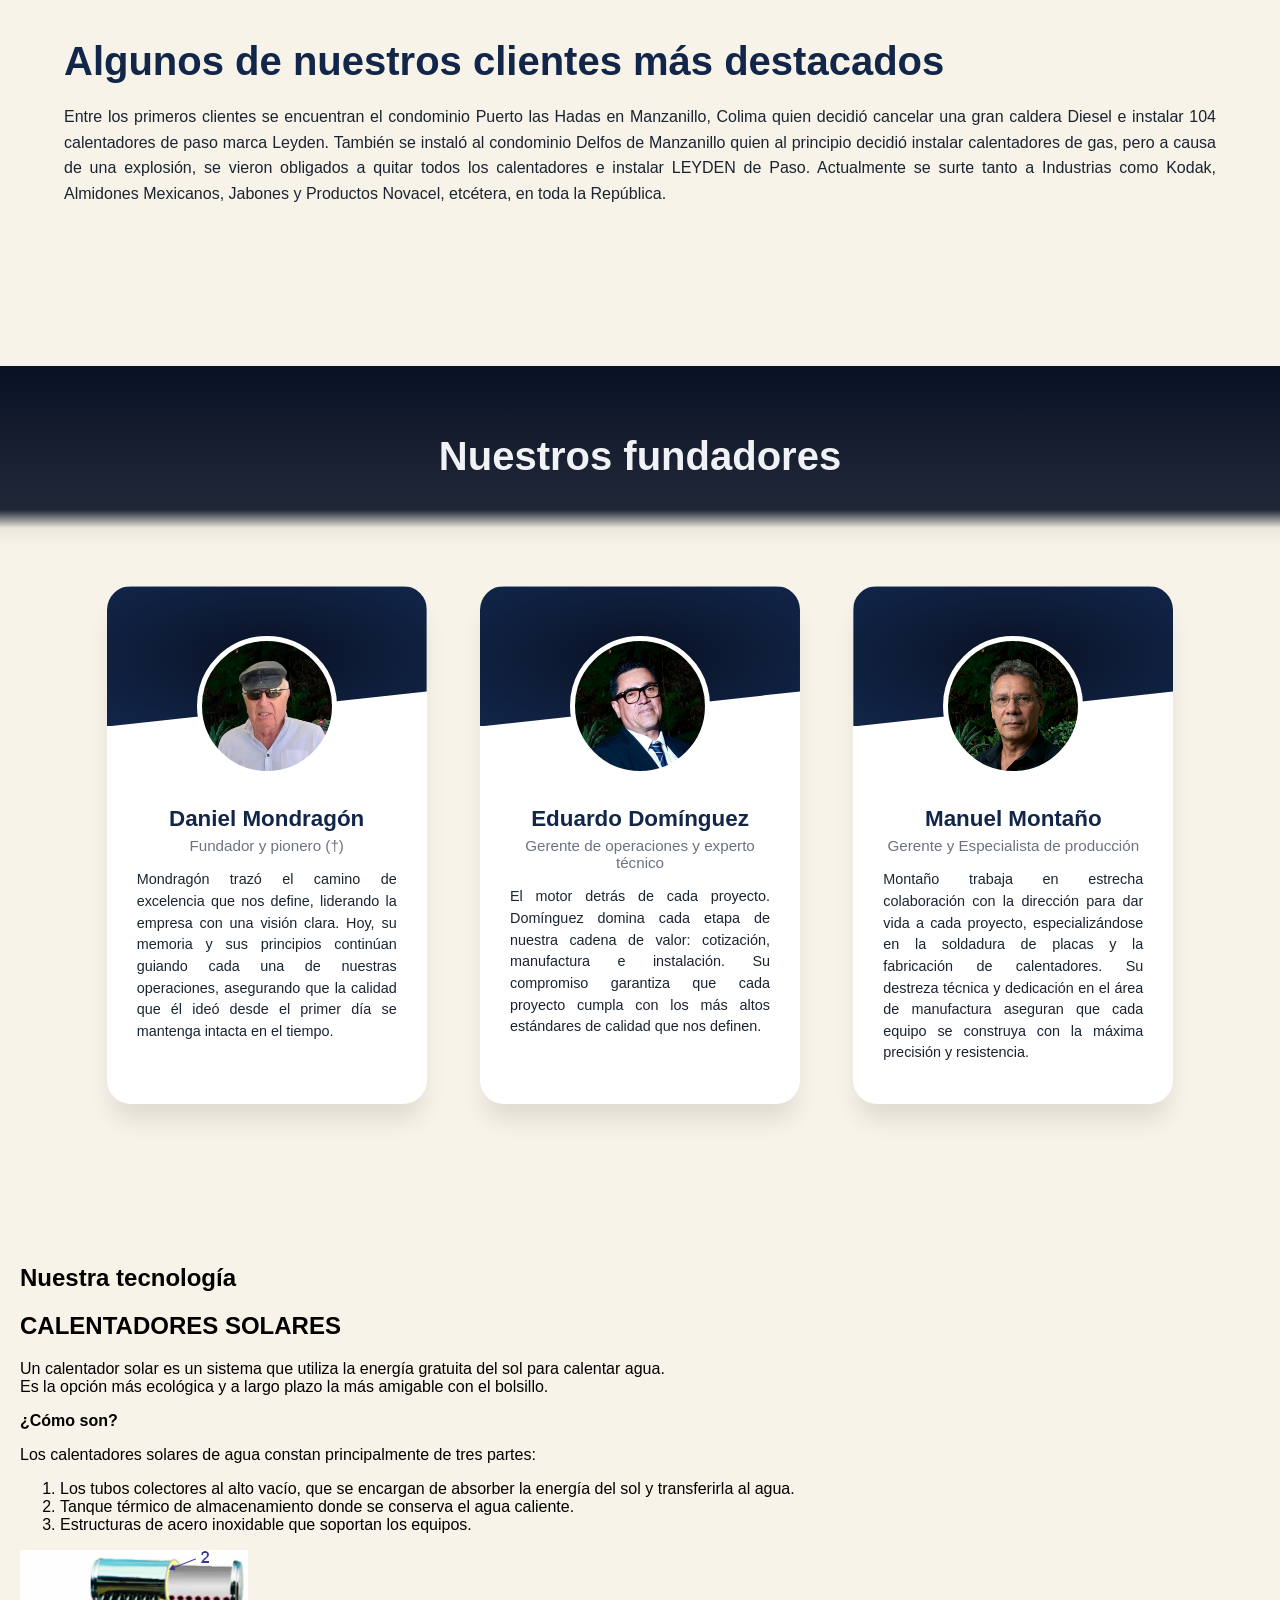
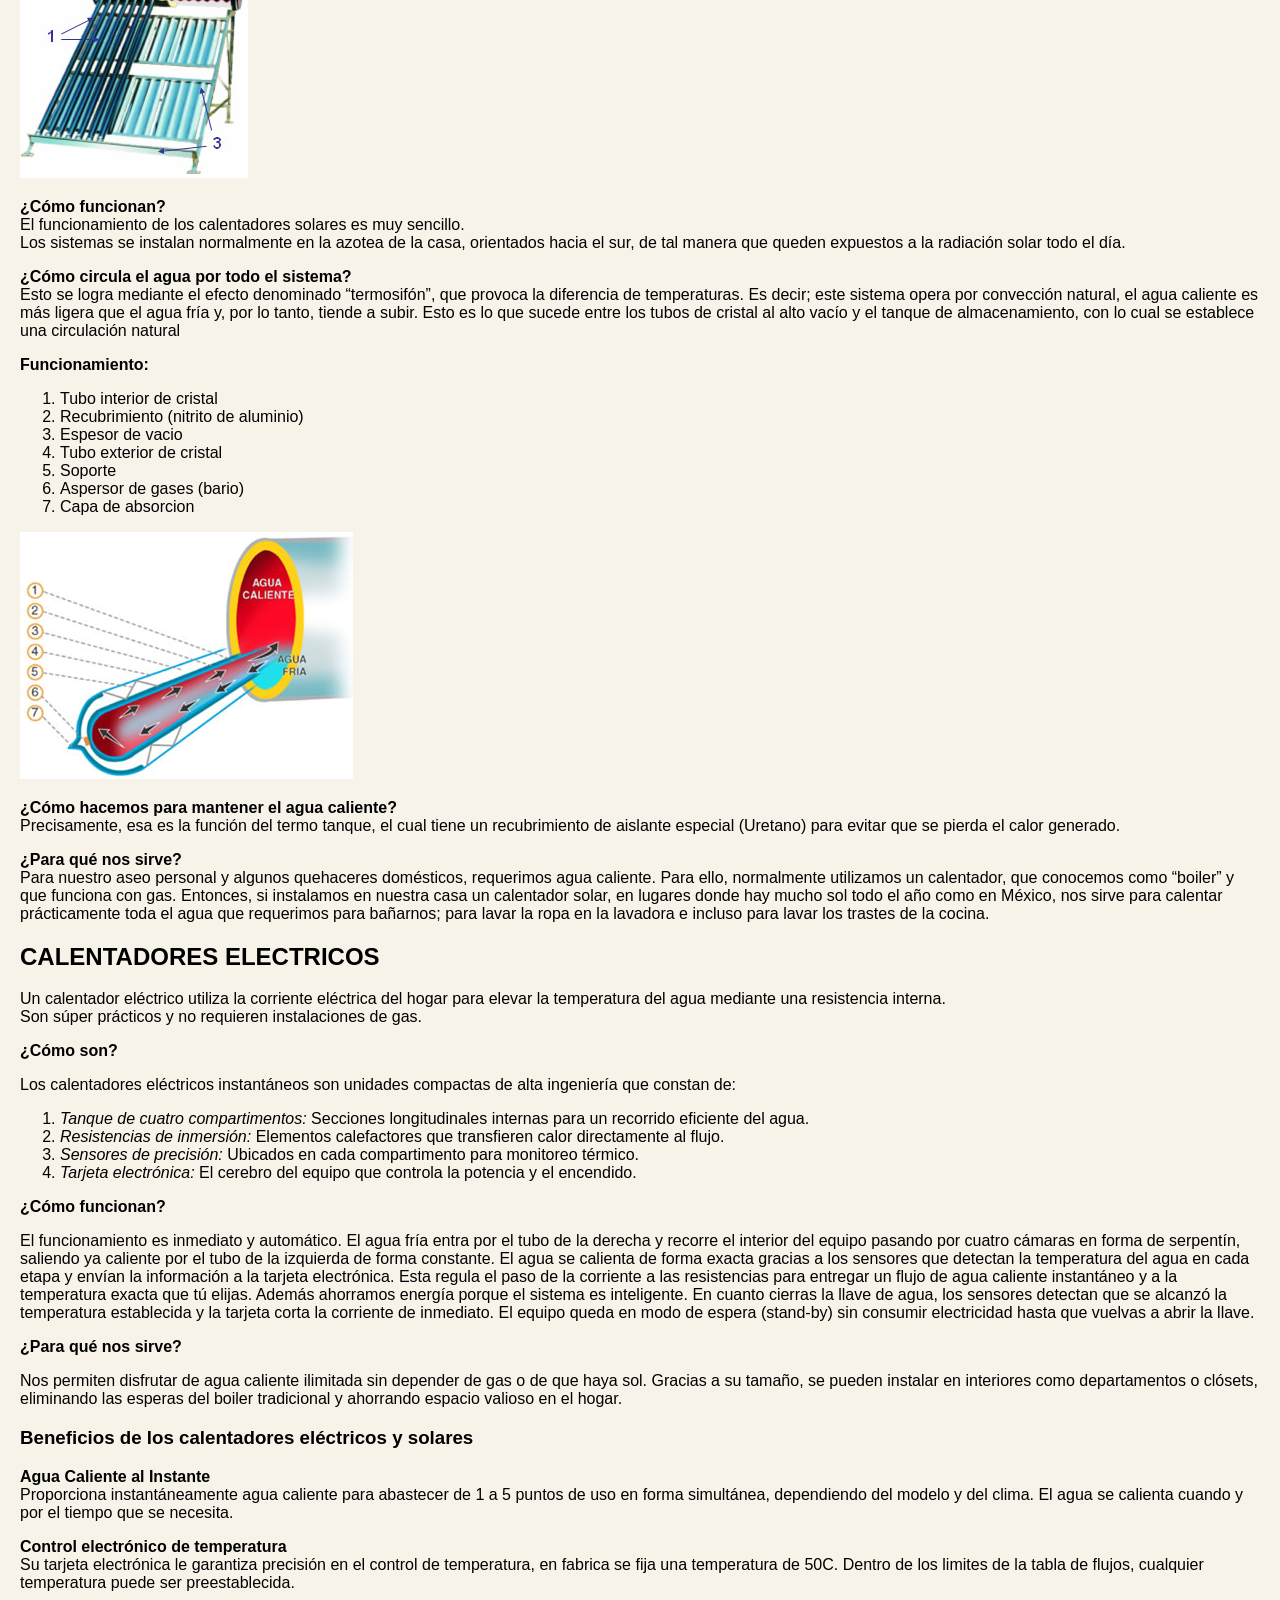
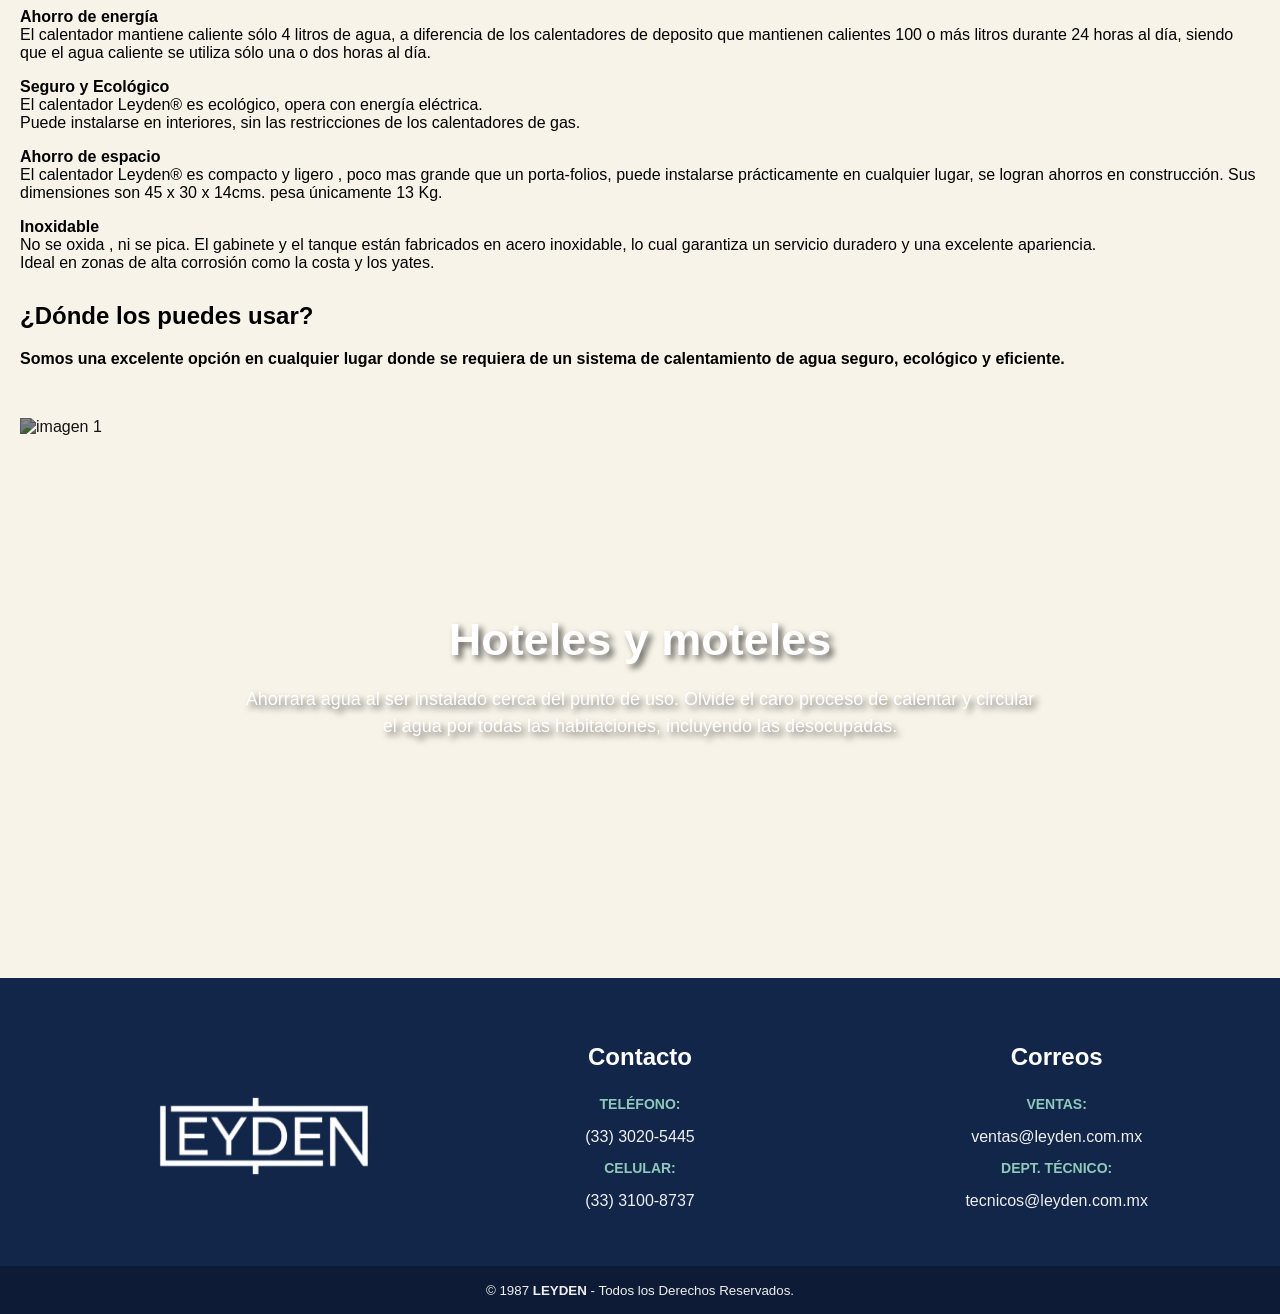
==== commit a66e30fe: "slider terminado" ====
--- a/index.html
+++ b/index.html
@@ -194,13 +194,13 @@
                 </div>
             </div>
             <div class="apls">
-                <h1>Aplicaciones</h1>
-                <h3>Nuestros calentadores son una excelente opcion en:</h3>
+                <h1>¿Dónde los puedes usar?</h1>
+                <h4>Somos una excelente opción en cualquier lugar donde se requiera de un sistema de calentamiento de agua seguro, ecológico y eficiente.</h4>
             </div>
             <div class="slider-opciones">
                 <ul>
                     <li>
-                        <img src="https://media-cdn.tripadvisor.com/media/photo-s/16/1a/ea/54/hotel-presidente-4s.jpg" alt="imagen 1">
+                        <img src="https://photos.travelmyth.com/hotels/480/23/m1-2358181.jpg" alt="imagen 1">
                         <div class="textoC">
                             <h2>Hoteles y moteles</h2>
                             <p>Ahorrara agua al ser instalado cerca del punto de uso. Olvide el caro proceso de calentar y circular el agua por todas las habitaciones, incluyendo las desocupadas.</p>
@@ -214,7 +214,7 @@
                         </div>
                     </li>
                     <li>
-                        <img src="https://parisjetaime.com/data/layout_image/9317_Salon-coiffure-dames--630x405--%C2%A9-Thinkstock.jpg" alt="imagen 3">
+                        <img src="https://www.versum.com/m/es/wp-content/uploads/sites/6/2020/08/without-receptionist.jpg" alt="imagen 3">
                         <div class="textoC">
                             <h2>Salones de belleza y estéticas</h2>
                             <p>Sin gas y sus problemas, le ahorra un importante espacio. Contara siempre con toda el agua caliente que necesite.</p>
@@ -235,7 +235,7 @@
                         </div>
                     </li>
                     <li>
-                        <img src="https://thumbs.dreamstime.com/b/playa-salinas-con-modernos-edificios-de-apartamentos-ecuador-costa-pasiva-frente-la-del-pac%C3%ADfico-274039333.jpg" alt="imagen 6">
+                        <img src="https://w0.peakpx.com/wallpaper/654/890/HD-wallpaper-australia-beach-cities-gold-coast-queensland-sea.jpg" alt="imagen 6">
                         <div class="textoC">
                             <h2>Edificios en la costa</h2>
                             <p>Es inoxidable, no se pica. No hay piloto que se apague con la brisa. Consume poca energía por la temperatura del agua a nivel del mar (aprox. 26º C.)</p>
@@ -249,7 +249,7 @@
                         </div>
                     </li>
                     <li>
-                        <img src="https://encrypted-tbn0.gstatic.com/images?q=tbn:ANd9GcRSdKEgfPBlKHurbP694NuI8-ZsPo6JCPO5yg&s" alt="imagen 8">
+                        <img src="https://sotysolar.es/imgcache/1200x1200/calefaccion-solar-webp_4blkiakjtbytalf.webp" alt="imagen 8">
                         <div class="textoC">
                             <h2>Respaldo de calefacción solar</h2>
                             <p>Sólo funcionará cuando el agua que pasa por el calentador no alcance la temperatura deseada.</p>
@@ -263,16 +263,13 @@
                         </div>
                     </li>
                     <li>
-                        <img src="https://cdn.tourcms.com/a/13222/721/1/large.png" alt="imagen 10">
+                        <img src="https://s1.abcstatics.com/media/MM/2021/11/17/1_somnio_yate-kpjD--1773x900@abc.jpg" alt="imagen 10">
                         <div class="textoC">
                             <h2>¡Y más!</h2>
                             <p>Yates, sistemas hidrónicos, laboratorios, consultorios, etc..</p>
                         </div>
                     </li>
                 </ul>
-            </div>
-            <div class="fin">
-                <h4>Ideal en cualquier lugar donde se requiera de un sistema de calentamiento de agua seguro, ecológico y eficiente.</h4>
             </div>
         </section>
 
--- a/styleBarra.css
+++ b/styleBarra.css
@@ -16,6 +16,7 @@
 body{
     margin: 0;
     background-color: #f7f3e8;
+    font-family:Verdana, Geneva, Tahoma, sans-serif;
 }
 
 /*navegador*/
@@ -437,9 +438,18 @@
 }
 
 /*APLICACIONES PANTALLA DE INICIO*/
+.apls h1{
+    margin-top: 30px;
+
+}
+
+.apls h4{
+    margin-top: 4px;
+}
+
 .slider-opciones{
     width: auto;
-    height: 200px;
+    height: 500px;
     margin: 50px auto 0;
     overflow: hidden;
 }
@@ -447,8 +457,10 @@
 .slider-opciones ul{
     display: flex;
     padding: 0;
-    width: 400%;
-    animation: slide 20s infinite alternate ease-in-out;
+    margin: 0;
+    width: 1000%; 
+    height: 100%;
+    animation: slide 10s infinite alternate ease-in-out;
 }
 
 .slider-opciones li{
@@ -459,54 +471,66 @@
 
 .textoC{
     position: absolute;
+    top: 50%;
+    left: 50%;
+    transform: translate(-50%, -50%);
     text-align: center;
-    padding: 0 250px;
-    top: 250px;
-    color: var(--crema);
+    color: #fff; 
+    z-index: 10;
+    width: 80%; 
+    max-width: 800px;
 }
 
 .textoC h2{
     font-size: 45px;
-    margin-bottom: 35px;
+    margin-bottom: 20px;
+    text-shadow: 4px 4px 6px rgba(0,0,0,0.6);
+}
+
+.textoC p{
+    font-size: 18px;
+    line-height: 1.5;
+    text-shadow: 4px 4px 6px rgba(0,0,0,0.6);
 }
 
 .slider-opciones img{
     width: 100%;
-
+    height: 100%;
+    object-fit: cover;
+    opacity: 0.92;
+    filter: brightness(0.5);
 }
 
 @keyframes slide{
-    0% {margin-left: 0;}
-    20% {margin-left: 0;}
-    25% {margin-left: -100%;}
-    45% {margin-left: -100%;}
-    50% {margin-left: -200%;}
-    70% {margin-left: -200%;}
-    75% {margin-left: -300%;}
-    100% {margin-left: -300%;}
+    0%, 8% { margin-left: 0; }
+    10%, 18% { margin-left: -100%; }
+    20%, 28% { margin-left: -200%; }
+    30%, 38% { margin-left: -300%; }
+    40%, 48% { margin-left: -400%; }
+    50%, 58% { margin-left: -500%; }
+    60%, 68% { margin-left: -600%; }
+    70%, 78% { margin-left: -700%; }
+    80%, 88% { margin-left: -800%; }
+    90%, 100% { margin-left: -900%; }
 }
 
 @media(max-width: 991px){
-    body{
-        padding: 30px;
+    .slider-opciones {
+        height: 400px; 
     }
-    .slider-opciones{
-        width: 100%;
+
+    .textoC h2 {
+        font-size: 28px;
+        margin-bottom: 10px;
     }
 
-    .textoC{
-        top: 50px;
-        padding: 0 25px;
+    .textoC p {
+        font-size: 14px;
     }
-
-    .textoC h2{
-        font-size: 35px;
-        margin-bottom: 15px;
-    }
-
-    .textoC p{
-        font-size: 15px;
-    }
+}
+
+.fin{
+    padding: 30px;
 }
 
 
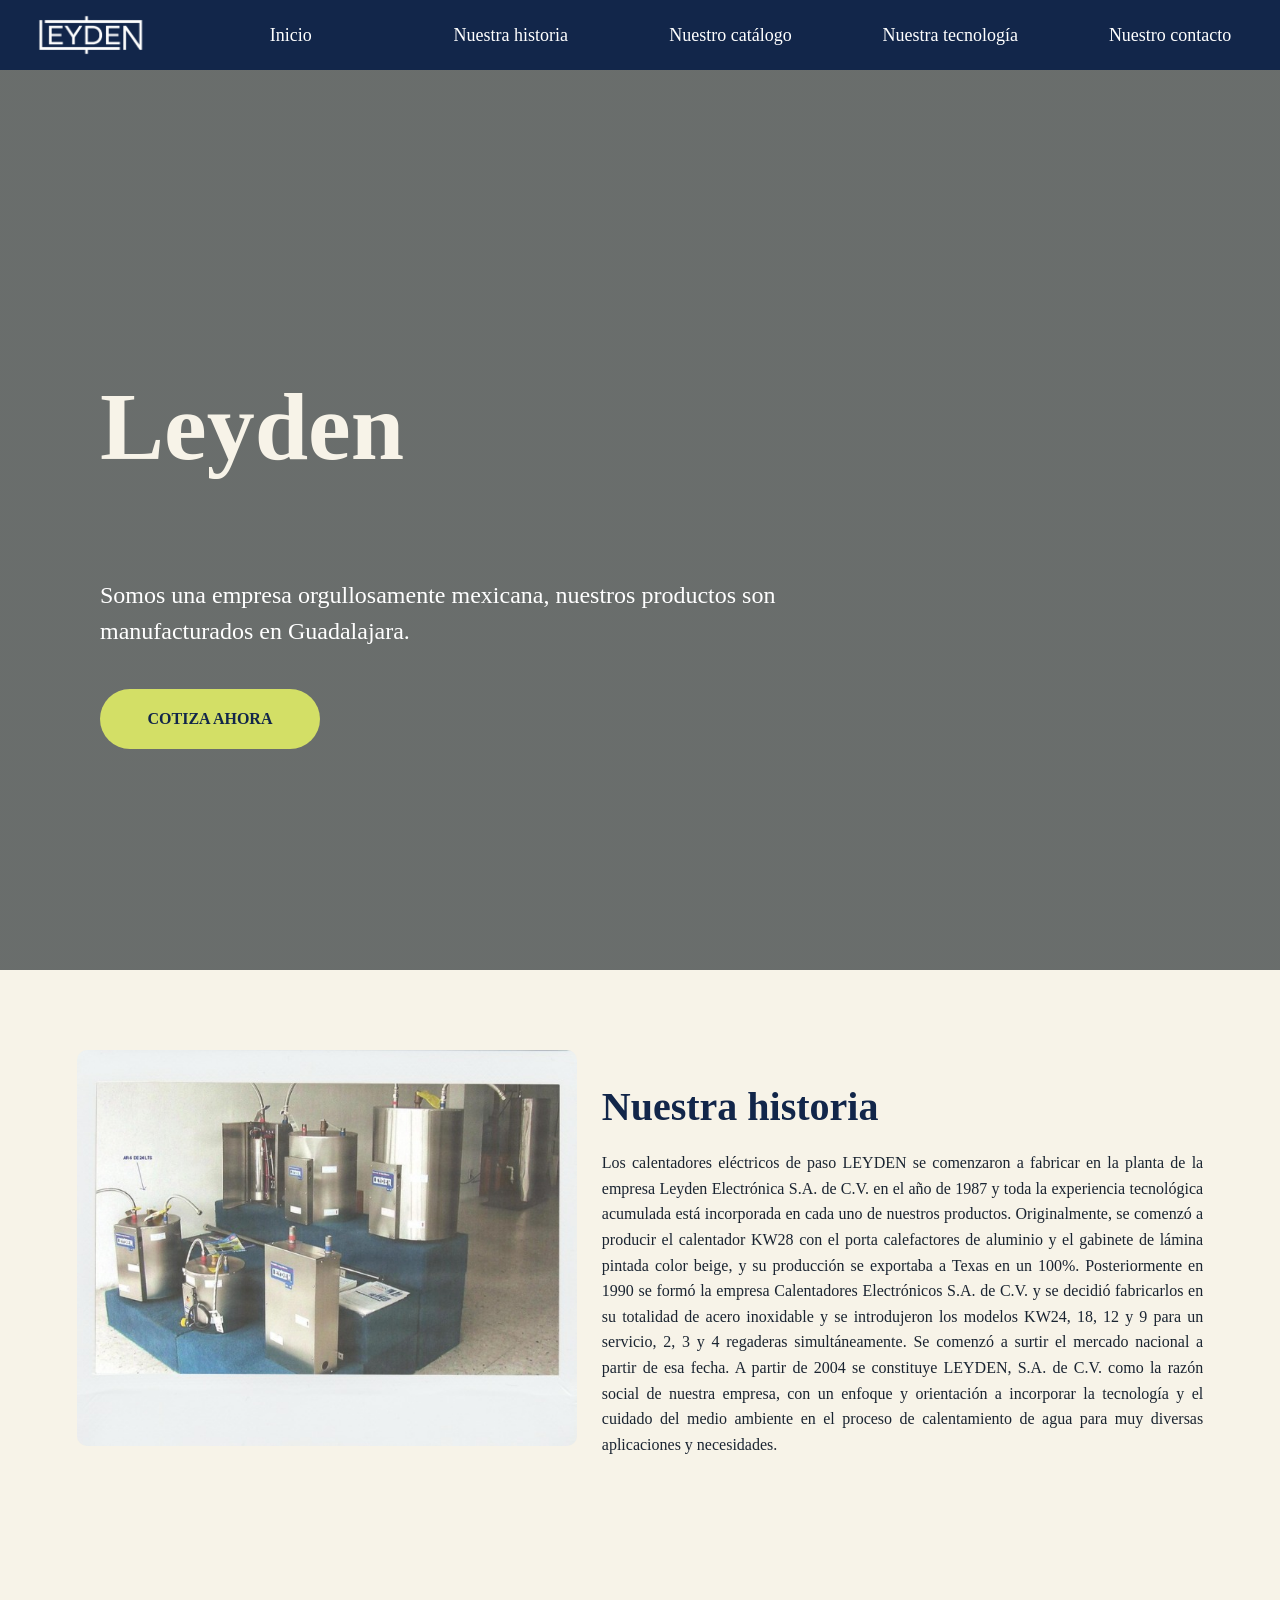
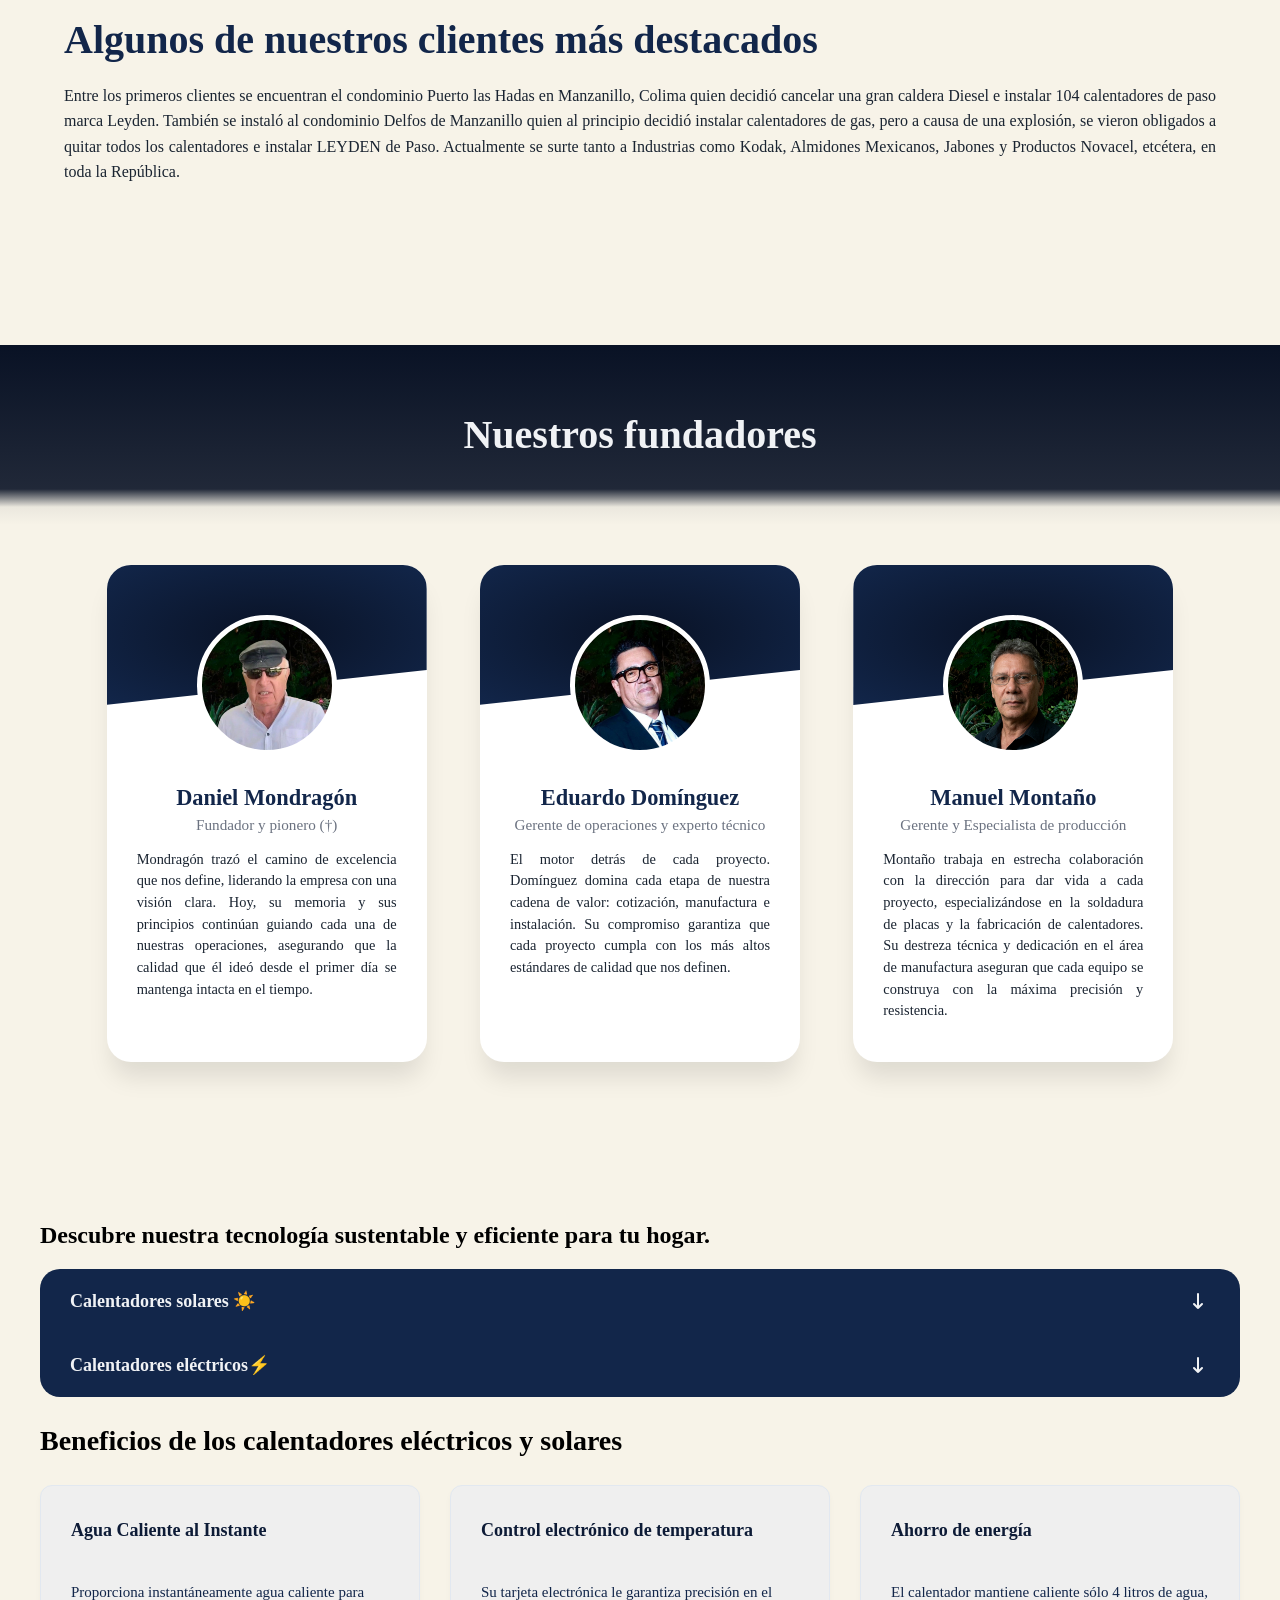
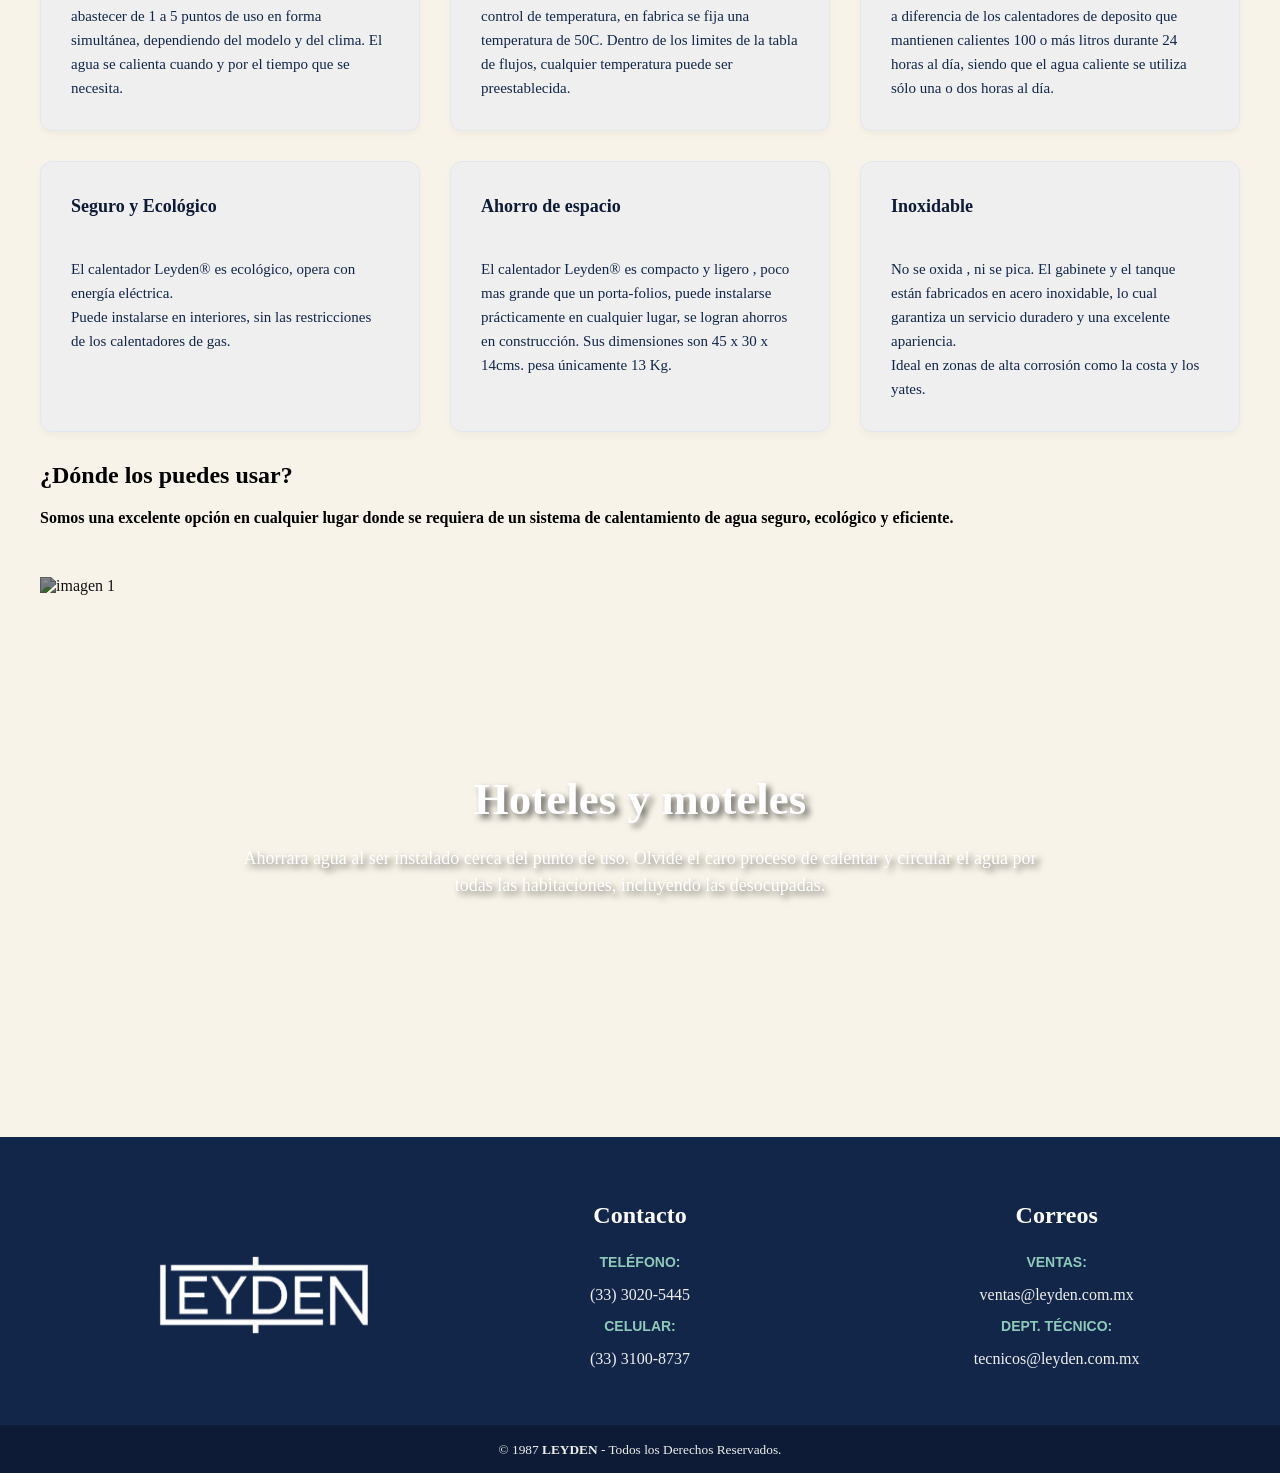
==== commit 8d8e89e6: "Despegable en tecnología y grid en beneficios" ====
--- a/index.html
+++ b/index.html
@@ -105,92 +105,166 @@
             </main>
         </section>
 
-        <section id="aplicaciones" class="aplicaciones" style="padding: 60px 20px;">
+        <section id="aplicaciones" class="aplicaciones" style="padding: 60px 40px;">
             <div class="tec">
-                <h1>Nuestra tecnología</h1>
-                <h2>CALENTADORES SOLARES</h2> 
-                <p>Un calentador solar es un sistema que utiliza la energía gratuita del sol para calentar agua. <br>Es la opción más ecológica y a largo plazo la más amigable con el bolsillo.<br> </p>
-                <div class="dosPartes2">
-                    <strong>¿Cómo son?</strong>
-                    <p>
-                        Los calentadores solares de agua constan principalmente de tres partes:<br>
-                        <ol>
-                            <li>Los tubos colectores al alto vacío, que se encargan de absorber la energía del sol y transferirla al agua.</li>
-                            <li>Tanque térmico de almacenamiento donde se conserva el agua caliente.</li>
-                            <li>Estructuras de acero inoxidable que soportan los equipos.</li>
-                        </ol>
-                        <img src="imagenes/img1.jpg" alt="Imagen Estructura">
-                    </p>            
-                </div>
-                    <p><strong>¿Cómo funcionan?</strong><br>
-                        El funcionamiento de los calentadores solares es muy sencillo.<br>
-                        Los sistemas se instalan normalmente en la azotea de la casa, orientados hacia el sur, de tal manera que queden expuestos a la radiación solar todo el día.
-                    </p>
-                    <p><strong>¿Cómo circula el agua por todo el sistema?</strong><br>
-                        Esto se logra mediante el efecto denominado “termosifón”, que provoca la diferencia de temperaturas. Es decir; este sistema opera por convección natural, el agua caliente es más ligera que el agua fría y, por lo tanto, tiende a subir. Esto es lo que sucede entre los tubos de cristal al alto vacío y el tanque de almacenamiento, con lo cual se establece una circulación natural
-                    </p>
-                <div class="dosPartes2">
-                    <p>
-                        <strong>Funcionamiento:</strong>
-                        <ol>
-                            <li>Tubo interior de cristal</li>
-                            <li>Recubrimiento (nitrito de aluminio)</li>
-                            <li>Espesor de vacio</li>
-                            <li>Tubo exterior de cristal</li>
-                            <li>Soporte</li>
-                            <li>Aspersor de gases (bario)</li>
-                            <li>Capa de absorcion</li>
-                        </ol>
-                        <img src="imagenes/img2.jpg" alt="Imagen Funcionamiento">
-                    </p>
-                </div>
-                <p><strong>¿Cómo hacemos para mantener el agua caliente?</strong><br>
-                    Precisamente, esa es la función del termo tanque, el cual tiene un recubrimiento de aislante especial (Uretano) para evitar que se pierda el calor generado.
-                </p>
-                <p><strong>¿Para qué nos sirve?</strong><br>
-                    Para nuestro aseo personal y algunos quehaceres domésticos, requerimos agua caliente. Para ello, normalmente utilizamos un calentador, que conocemos como “boiler” y que funciona con gas. Entonces, si instalamos en nuestra casa un calentador solar, en lugares donde hay mucho sol todo el año como en México, nos sirve para calentar prácticamente toda el agua que requerimos para bañarnos; para lavar la ropa en la lavadora e incluso para lavar los trastes de la cocina.
-                </p>
-
-                <h2>CALENTADORES ELECTRICOS</h2> 
-                <p>Un calentador eléctrico utiliza la corriente eléctrica del hogar para elevar la temperatura del agua mediante una resistencia interna. <br>Son súper prácticos y no requieren instalaciones de gas.</p>
-                <div class="dosPartes2">
-                    <strong>¿Cómo son?</strong>
-                    <p>Los calentadores eléctricos instantáneos son unidades compactas de alta ingeniería que constan de:
-                        <ol>
-                            <li><i>Tanque de cuatro compartimentos:</i> Secciones longitudinales internas para un recorrido eficiente del agua.</li>
-                            <li><i>Resistencias de inmersión:</i> Elementos calefactores que transfieren calor directamente al flujo.</li>
-                            <li><i>Sensores de precisión:</i> Ubicados en cada compartimento para monitoreo térmico.</li>
-                            <li><i>Tarjeta electrónica:</i> El cerebro del equipo que controla la potencia y el encendido.</li>
-                        </ol>
-                    </p>
-                    <strong>¿Cómo funcionan?</strong>
-                    <p> El funcionamiento es inmediato y automático. El agua fría entra por el tubo de la derecha y recorre el interior del equipo pasando por cuatro cámaras en forma de serpentín, saliendo ya caliente por el tubo de la izquierda de forma constante. El agua se calienta de forma exacta gracias a los sensores que detectan la temperatura del agua en cada etapa y envían la información a la tarjeta electrónica. Esta regula el paso de la corriente a las resistencias para entregar un flujo de agua caliente instantáneo y a la temperatura exacta que tú elijas. Además ahorramos energía porque el sistema es inteligente. En cuanto cierras la llave de agua, los sensores detectan que se alcanzó la temperatura establecida y la tarjeta corta la corriente de inmediato. El equipo queda en modo de espera (stand-by) sin consumir electricidad hasta que vuelvas a abrir la llave.</p>
-                    <strong>¿Para qué nos sirve?</strong>
-                    <p>Nos permiten disfrutar de agua caliente ilimitada sin depender de gas o de que haya sol. Gracias a su tamaño, se pueden instalar en interiores como departamentos o clósets, eliminando las esperas del boiler tradicional y ahorrando espacio valioso en el hogar.</p>
-                </div>
-                
+                <div class="herohead">
+                    <h1>Descubre nuestra tecnología sustentable y eficiente para tu hogar.</h1>
+                </div>
+                <div class="acordeon-calentadores">
+                    <div class="acordeon">
+                        <details class="acordeon-item">
+                            <summary class="acordeon-header">
+                                Calentadores solares ☀️
+                                <svg class="w-6 h-6 text-grey-800 dark:text-white"
+                                    aria-hidden="true"
+                                    xmlns="https://www.w3.org/2000/svg"
+                                    width="24"
+                                    height="24"
+                                    fill="none"
+                                    viewBox="0 0 24 24">
+                                    <path 
+                                        stroke="currentColor"
+                                        stroke-linecap="round"
+                                        stroke-linejoin="round"
+                                        stroke-width="2"
+                                        d="M12 19V5m0 14-4-4m4 4 4-4"
+                                    />
+                                </svg>                            
+                            </summary>
+                            <div class="acordeon-contenido">
+                                    <p class="intro-text"> Es un sistema inteligente que utiliza la <strong>energía gratuita del sol</strong> para calentar el agua de tu hogar. 
+                                        La opción más ecológica y amigable con tu bolsillo a largo plazo.</p>
+                                    
+                                    <div class="bloqueimagen">
+                                        <div class="imagenSolar">
+                                            <img src="imagenes/img1.png" alt="Imagen solar">
+                                        </div>
+                                        <div class="contenido-bloque">
+                                            <h3>¿Cómo están compuestos?</h3>
+                                            <ul class="lista-caracteristicas">
+                                                <li><strong>Tubos colectores al alto vacío:</strong> Absorben la radiación solar y la transfieren directamente al agua.</li>
+                                                <li><strong>Termotanque de almacenamiento:</strong> Conserva el agua caliente gracias a su aislamiento especial de Uretano que evita pérdidas de calor.</li>
+                                                <li><strong>Estructura de soporte:</strong> Fabricada totalmente en acero inoxidable de alta durabilidad.</li>
+                                            </ul>
+                                        </div>
+                                    </div>
+                                <div class="bloque-detalles-grid">
+                                    <div class="detalle-card">
+                                        <h3>¿Cómo funcionan?</h3>
+                                        <p>Se instalan en la azotea orientados hacia el sur para captar luz todo el día. El agua circula de forma automática mediante el 
+                                    efecto <strong>"termosifón"</strong> (convección natural): el agua caliente es más ligera y sube al tanque, mientras que la 
+                                    fría baja a los tubos, creando un ciclo natural <strong>sin consumir gas ni electricidad</strong>.</p>
+                                    </div>
+                                    
+                                    <div class="detalle-card">
+                                        <h3>¿Para qué te sirve?</h3>
+                                        <p>En regiones con excelente radiación solar como México, cubre prácticamente <strong>toda el agua caliente que necesitas</strong> 
+                                    en el día a día: para el baño diario, la lavadora e incluso los trastes de la cocina, sustituyendo por completo el uso del boiler 
+                                    de gas tradicional.</p>
+                                    </div>
+                                </div>
+
+
+                            </div>
+                        </details>
+                    </div>
+                    <div class="acordeon">
+                        <details class="acordeon-item">
+                            <summary class="acordeon-header">
+                                Calentadores eléctricos⚡
+                                <svg class="w-6 h-6 text-grey-800 dark:text-white"
+                                    aria-hidden="true"
+                                    xmlns="https://www.w3.org/2000/svg"
+                                    width="24"
+                                    height="24"
+                                    fill="none"
+                                    viewBox="0 0 24 24">
+                                    <path 
+                                        stroke="currentColor"
+                                        stroke-linecap="round"
+                                        stroke-linejoin="round"
+                                        stroke-width="2"
+                                        d="M12 19V5m0 14-4-4m4 4 4-4"
+                                    />
+                                </svg>                              
+                            </summary>
+                            <div class="acordeon-contenido">
+                                <p class="intro-text">Utiliza la corriente eléctrica de tu hogar para elevar la temperatura del agua mediante 
+                                    una resistencia interna. Son <strong>ultra compactos, súper prácticos</strong> y no requieren ninguna 
+                                    instalación de gas.</p>
+
+                                    <div class="bloqueimagen">
+                                        <div class="imagenSolar">
+                                            <img src="imagenes/imagen8.png" alt="Imagen electrica">
+                                        </div>
+                                        <div class="contenido-bloque">
+                                            <h3>Alta ingeniería en tamaño compacto</h3>
+                                            <p>Nuestras unidades están diseñadas con componentes de precisión:</p>
+                                            <ul class="lista-caracteristicas">
+                                                <li><strong>Tanque de 4 compartimentos:</strong> Secciones internas en forma de serpentín para un recorrido ultra eficiente del agua.</li>
+                                                <li><strong>Resistencias de inmersión:</strong> Calefactores que transfieren el calor directamente al flujo de agua.</li>
+                                                <li><strong>Sensores térmicos:</strong> Monitorean con precisión la temperatura en cada etapa del recorrido.</li>
+                                                <li><strong>Tarjeta electrónica inteligente:</strong> El "cerebro" que controla automáticamente la potencia y el encendido.</li>
+                                            </ul>
+                                        </div>
+                                    </div>
+
+                                    <div class="bloque-detalles-grid">
+                                    <div class="detalle-card">
+                                        <h3>¿Cómo funcionan?</h3>
+                                        <p>El proceso es inmediato, automático e inteligente:</p>
+                                        <ol class="lista-pasos">
+                                            <li><strong>Flujo instantáneo:</strong> El agua fría entra por la derecha, recorre las 4 cámaras en serpentín y sale caliente por la izquierda al instante de forma constante.</li>
+                                            <li><strong>Temperatura exacta:</strong> Los sensores miden el calor en cada etapa y la tarjeta electrónica regula la corriente exacta para darte la temperatura que tú elijas.</li>
+                                            <li><strong>Ahorro inteligente (Stand-by):</strong> En cuanto cierras la llave de agua, el sistema corta la corriente de inmediato. El equipo queda en modo de espera <strong>sin consumir electricidad</strong>.</li>
+                                        </ol>
+                                    </div>
+                                    
+                                    <div class="detalle-card">
+                                        <h3>¿Por qué te conviene?</h3>
+                                        <p>Te permite disfrutar de <strong>agua caliente ilimitada</strong> sin depender del clima ni del gas. Gracias a sus 
+                                        dimensiones compactas (ideal para departamentos o clósets), elimina las molestas esperas del boiler tradicional 
+                                        y <strong>ahorra un espacio valioso</strong> en tu hogar.</p>
+                                    </div>
+                                </div>
+                            </div>
+                        </details>
+                    </div>
+                </div>
+            </div>
+            <div class="beneficios">
                 <h3>Beneficios de los calentadores eléctricos y solares</h3>
-                <div class="beneficios">
-                        <p><strong>Agua Caliente al Instante</strong><br>
-                            Proporciona instantáneamente agua caliente para abastecer de 1 a 5 puntos de uso en forma simultánea, dependiendo del modelo y del clima. El agua se calienta cuando y por el tiempo que se necesita.
-                        </p>
-                        <p><strong>Control electrónico de temperatura</strong><br>
-                            Su tarjeta electrónica le garantiza precisión en el control de temperatura, en fabrica se fija una temperatura de 50C. Dentro de los limites de la tabla de flujos, cualquier temperatura puede ser preestablecida.
-                        </p>
-                        <p><strong>Ahorro de energía</strong><br>
-                            El calentador mantiene caliente sólo 4 litros de agua, a diferencia de los calentadores de deposito que mantienen calientes 100 o más litros durante 24 horas al día, siendo que el agua caliente se utiliza sólo una o dos horas al día.
-                        </p>
-                        <p><strong>Seguro y Ecológico</strong><br>
-                            El calentador Leyden® es ecológico, opera con energía eléctrica.<br>
-                            Puede instalarse en interiores, sin las restricciones de los calentadores de gas.
-                        </p>
-                        <p><strong>Ahorro de espacio</strong><br>
-                            El calentador Leyden® es compacto y ligero , poco mas grande que un porta-folios, puede instalarse prácticamente en cualquier lugar, se logran ahorros en construcción. Sus dimensiones son 45 x 30 x 14cms. pesa únicamente 13 Kg.
-                        </p>
+                <div class="beneficios-gridContainer">
+                        <div class="elementoB">
+                            <p><strong>Agua Caliente al Instante</strong><br>
+                            Proporciona instantáneamente agua caliente para abastecer de 1 a 5 puntos de uso en forma simultánea, dependiendo del modelo y del clima. 
+                            El agua se calienta cuando y por el tiempo que se necesita.</p>
+                        </div>
+                        <div class="elementoB">
+                            <p><strong>Control electrónico de temperatura</strong><br>
+                            Su tarjeta electrónica le garantiza precisión en el control de temperatura, en fabrica se fija una temperatura de 50C. Dentro de los 
+                            limites de la tabla de flujos, cualquier temperatura puede ser preestablecida.</p>
+                        </div>
+                        <div class="elementoB">
+                            <p><strong>Ahorro de energía</strong><br>
+                                El calentador mantiene caliente sólo 4 litros de agua, a diferencia de los calentadores de deposito que mantienen calientes 100 o más 
+                                litros durante 24 horas al día, siendo que el agua caliente se utiliza sólo una o dos horas al día.</p>
+                        </div>
+                        <div class="elementoB">
+                            <p><strong>Seguro y Ecológico</strong><br>
+                                El calentador Leyden® es ecológico, opera con energía eléctrica.<br>
+                                Puede instalarse en interiores, sin las restricciones de los calentadores de gas.</p>
+                        </div>
+                        <div class="elementoB">
+                            <p><strong>Ahorro de espacio</strong><br>
+                                El calentador Leyden® es compacto y ligero , poco mas grande que un porta-folios, puede instalarse prácticamente en cualquier lugar, 
+                                se logran ahorros en construcción. Sus dimensiones son 45 x 30 x 14cms. pesa únicamente 13 Kg.</p>
+                        </div>
+                        <div class="elementoB">
                         <p><strong>Inoxidable</strong><br>
                             No se oxida , ni se pica. El gabinete y el tanque están fabricados en acero inoxidable, lo cual garantiza un servicio duradero y una excelente apariencia.<br>
-                            Ideal en zonas de alta corrosión como la costa y los yates.
-                        </p>
+                            Ideal en zonas de alta corrosión como la costa y los yates.</p>
+                        </div>
                 </div>
             </div>
             <div class="apls">
--- a/styleBarra.css
+++ b/styleBarra.css
@@ -1,5 +1,5 @@
 *{
-    font-family:Verdana, Geneva, Tahoma, sans-serif;
+    font-family:Verdana, Geneva, Tahoma;
 }
 
 :root{
@@ -437,7 +437,199 @@
     width: 250px;
 }
 
-/*APLICACIONES PANTALLA DE INICIO*/
+            /*NUESTRA TECNOLOGÍAAAAAAAAAAAAAAAAAAAAAAAAAAAAAAAAAAAAAAAAAAAAAAAAAAAAAAAAAAAAAAA*/
+
+.acordeon-calentadores{
+    background-color: #12264a;
+    width: 100%;
+    color: var(--crema);
+    border-radius: 20px;
+}
+
+.acordeon-header{
+    list-style: none;
+    padding: 20px 30px;
+    display: flex;
+    align-items: center;
+    justify-content: space-between;
+    font-size: 18px;
+    font-weight: bold;
+
+}
+.acordeon-header:hover{
+    border-radius: 20px;
+    background-color: #091225;
+}
+
+.acordeon-contenido{
+    padding: 2px 20px;
+    color:#f7f3e8;
+    font-size: 16px;
+    font-family: Verdana, Geneva, Tahoma, sans-serif;
+
+}
+
+.intro-text{
+    font-size: 18px;
+    line-height: 1.6;
+    margin-bottom: 40px;
+    border-left: 4px solid #ffef43; 
+    padding-left: 15px;
+    color: #e2e8f0;
+}
+
+details[open] svg {
+    transform: rotate(180deg);
+    transition: transform 0.3s ease; 
+}
+
+/*contenido adentro de despegable*/
+.bloqueimagen {
+    display: grid;
+    grid-template-columns: 1fr 1.2fr; 
+    gap: 40px;
+    align-items: center;
+    margin-bottom: 40px;
+    background: rgba(255, 255, 255, 0.03); 
+    padding: 25px;
+    border-radius: 12px;
+}
+
+.imagenSolar {
+    display: flex;
+    justify-content: center;
+    align-items: center;
+}
+
+.imagenSolar img {
+    max-width: 100%;
+    height: 300px;
+    filter: drop-shadow(0px 10px 20px rgba(0,0,0,0.5)); 
+}
+
+.contenido-bloque h3, 
+.detalle-card h3 {
+    font-size: 20px;
+    color: #ffef43; 
+    margin-top: 0;
+    margin-bottom: 15px;
+    text-transform: uppercase;
+    letter-spacing: 1px;
+}
+
+.lista-caracteristicas {
+    list-style: none; 
+    padding: 0;
+    margin: 0;
+}
+
+.lista-caracteristicas li {
+    position: relative;
+    padding-left: 25px;
+    margin-bottom: 15px;
+    font-size: 16px;
+    line-height: 1.5;
+    color: var(--crema);
+}
+
+.lista-caracteristicas li::before {
+    content: "•";
+    color: #ffef43; 
+    font-weight: bold;
+    font-size: 20px;
+    position: absolute;
+    left: 0;
+    top: -2px;
+}
+
+.bloque-detalles-grid {
+    padding: 25px;
+    display: grid;
+    grid-template-columns: 1fr 1fr; 
+    gap: 30px;
+}
+
+.detalle-card {
+    background: rgba(255, 255, 255, 0.02);
+    border: 1px solid rgba(255, 255, 255, 0.08);
+    padding: 25px;
+    border-radius: 12px;
+    transition: transform 0.3s ease;
+}
+
+.detalle-card:hover {
+    background: rgba(255, 255, 255, 0.04);
+    transform: translateY(-3px); 
+}
+
+.detalle-card p {
+    font-size: 15px;
+    line-height: 1.6;
+    color: var(--crema);
+    margin: 0;
+}
+
+
+@media (max-width: 768px) {
+    .bloque-componentes,
+    .bloque-detalles-grid {
+        grid-template-columns: 1fr;
+        gap: 25px;
+    }
+    
+    .acordeon-contenido {
+        padding: 15px;
+    }
+}
+
+
+/*beneficioooooooooooooooooooooooooooooos*/
+.beneficios {
+    font-family: Verdana, sans-serif;
+}
+
+.beneficios h3 {
+    font-size: 28px;
+}
+
+.beneficios-gridContainer {
+    display: grid;
+    grid-template-columns: repeat(auto-fit, minmax(320px, 1fr));
+    gap: 30px; /* Separación perfecta entre filas y columnas */
+}
+
+.elementoB {
+    color: #0d1b36;
+    background-color:#efefef; 
+    border: 1px solid #e2e8f0;   
+    border-radius: 12px;        
+    padding: 30px;
+    box-shadow: 0 4px 6px rgba(0, 0, 0, 0.03); 
+    transition: transform 0.3s ease, box-shadow 0.3s ease; 
+}
+
+.elementoB:hover {
+    transform: translateY(-5px);
+    box-shadow: 0 12px 20px rgba(11, 26, 48, 0.08); 
+    border-color: #12264a; 
+}
+
+.elementoB p {
+    font-size: 15px;
+    line-height: 1.6;
+    color: #12264a; 
+    margin: 0;
+}
+
+.elementoB p strong {
+    display: block;      
+    font-size: 18px;
+    color: #0d1b36;       
+    margin-bottom: 12px;   
+    font-weight: 700;
+}
+
+                    /*APLICACIONES PANTALLA DE INICIO*/
 .apls h1{
     margin-top: 30px;
 
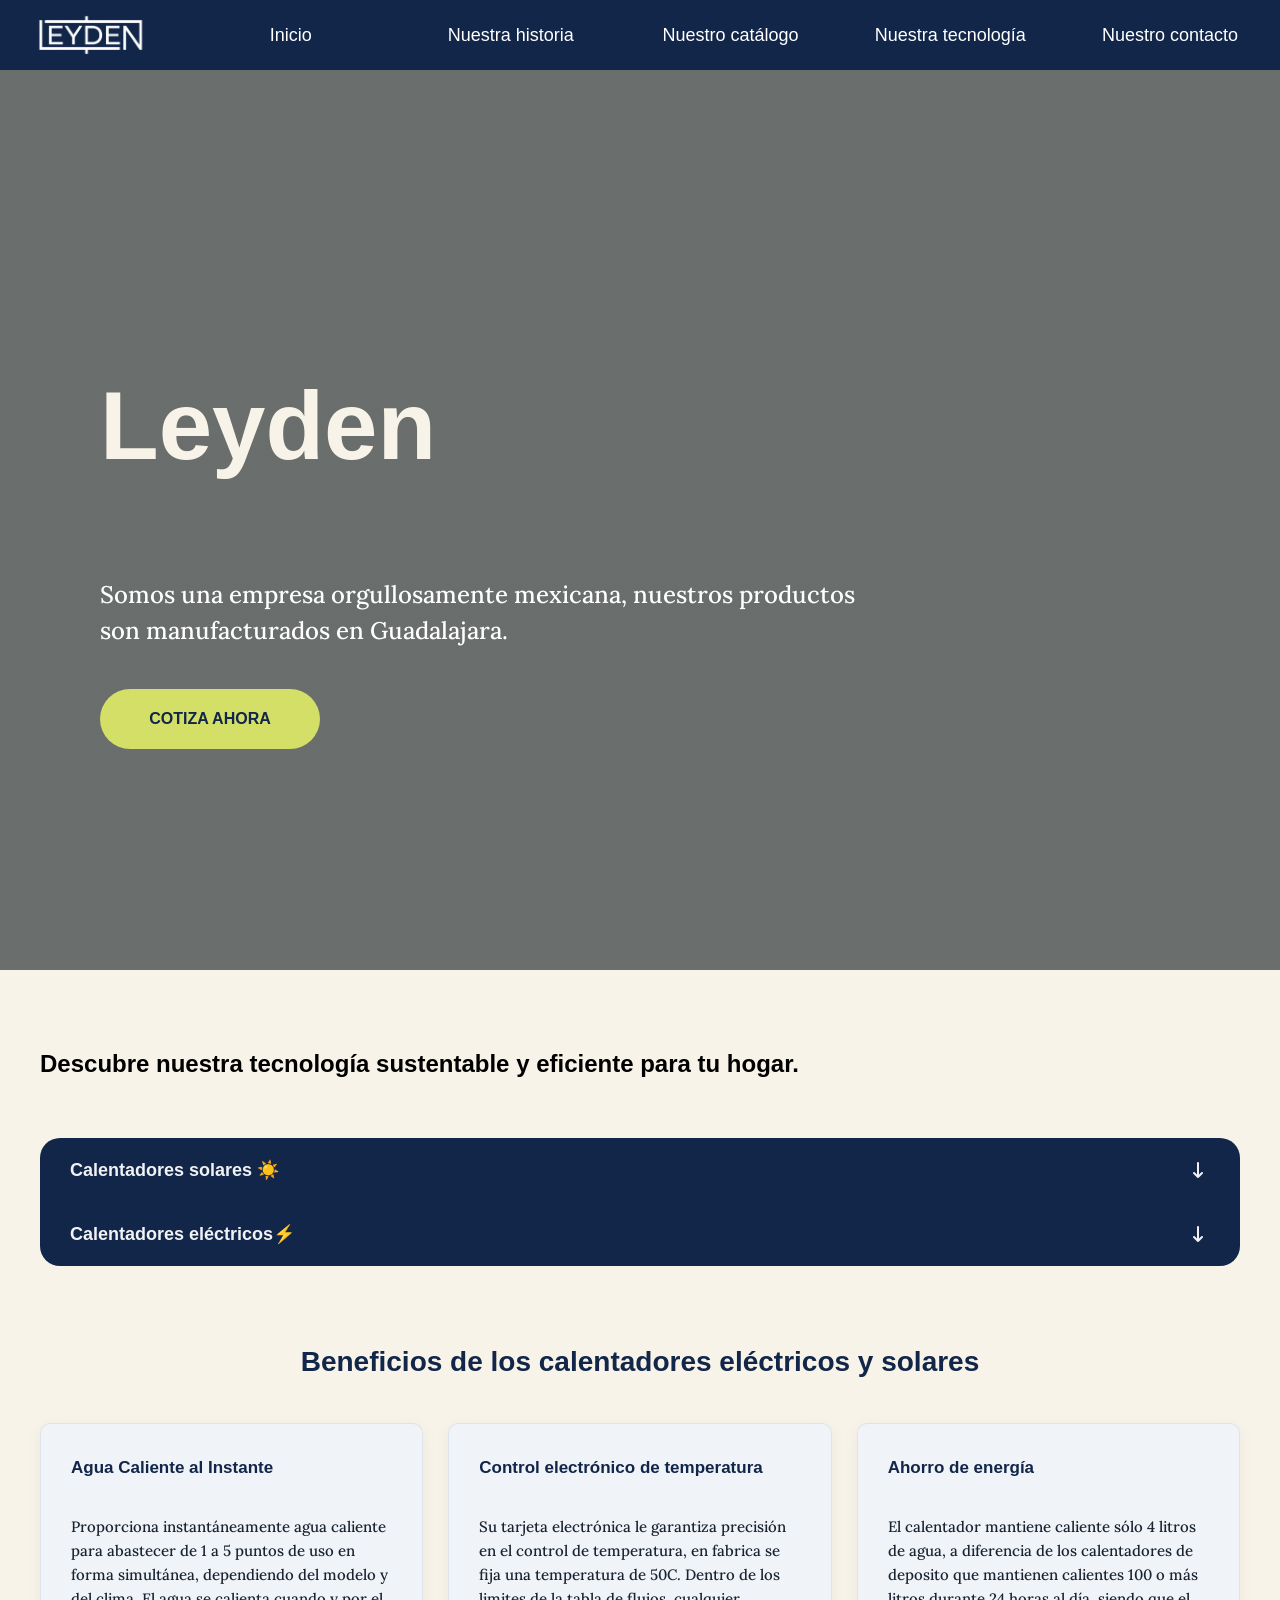
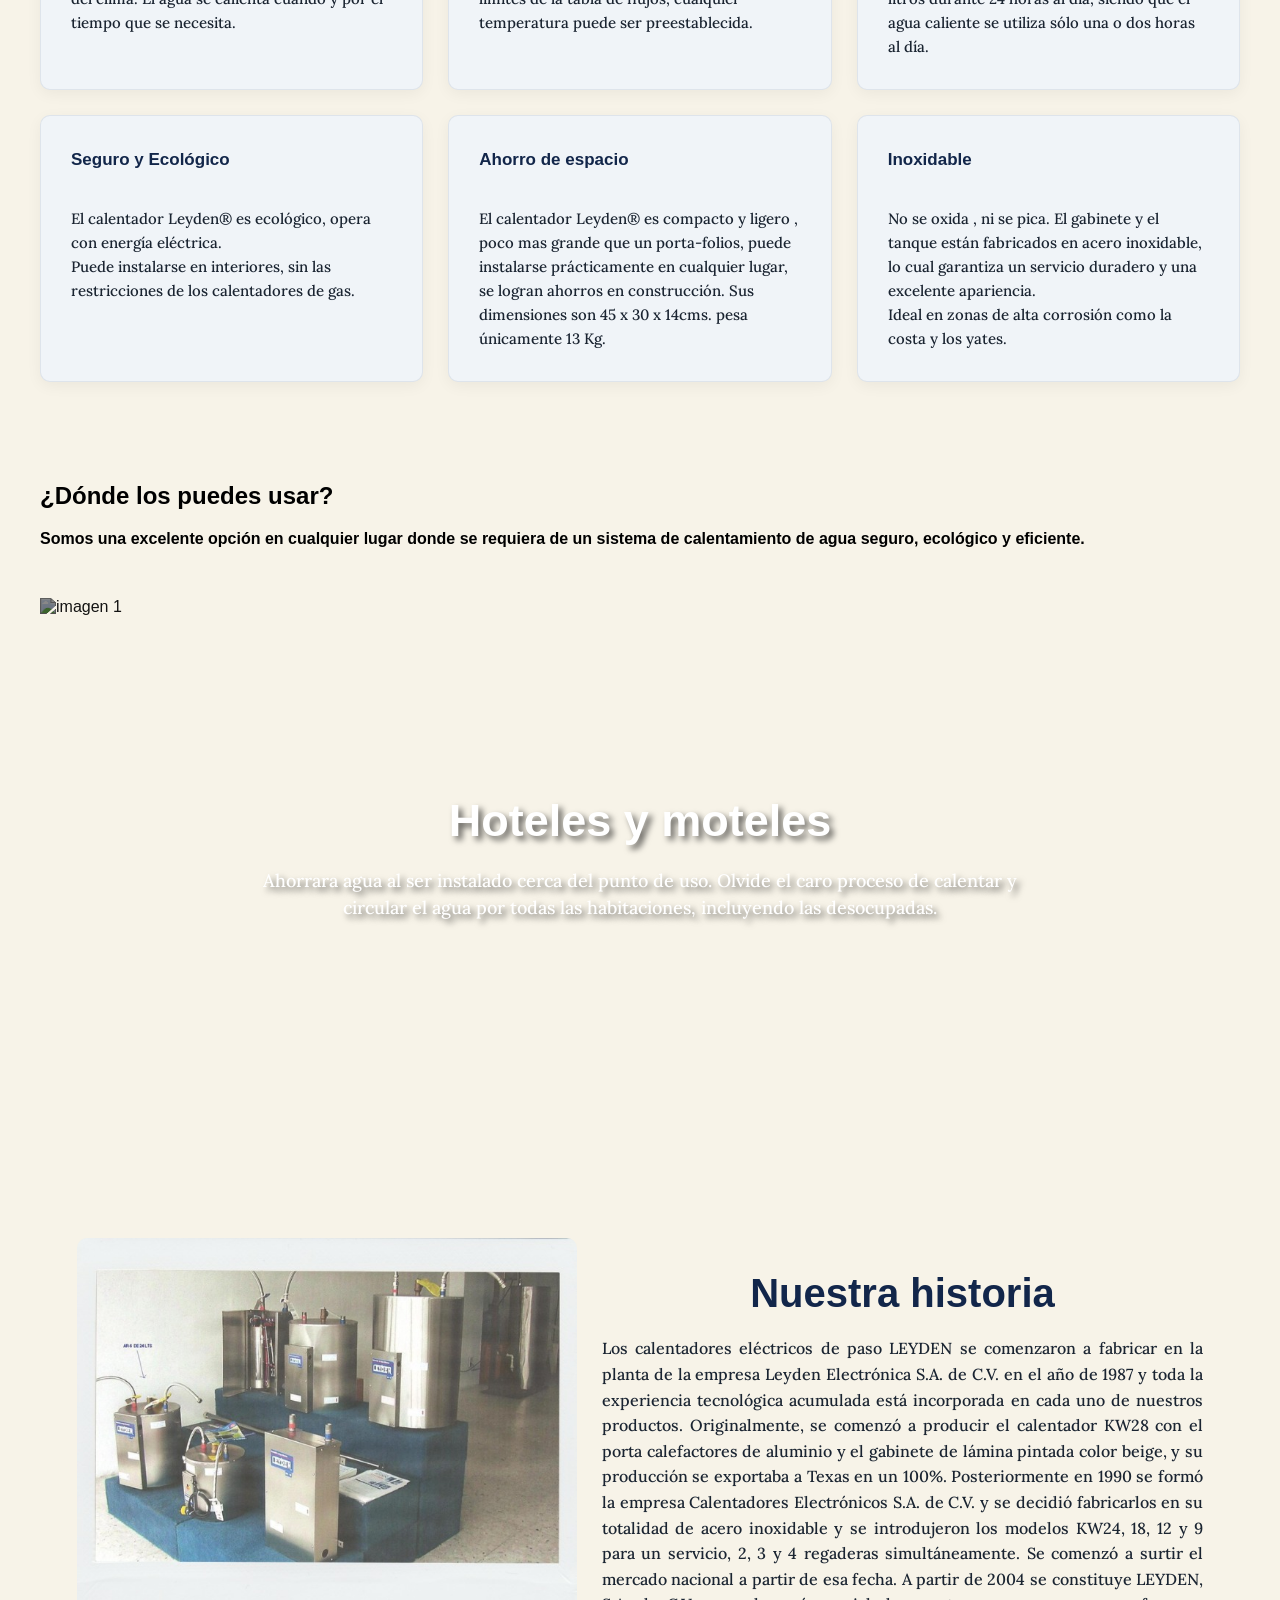
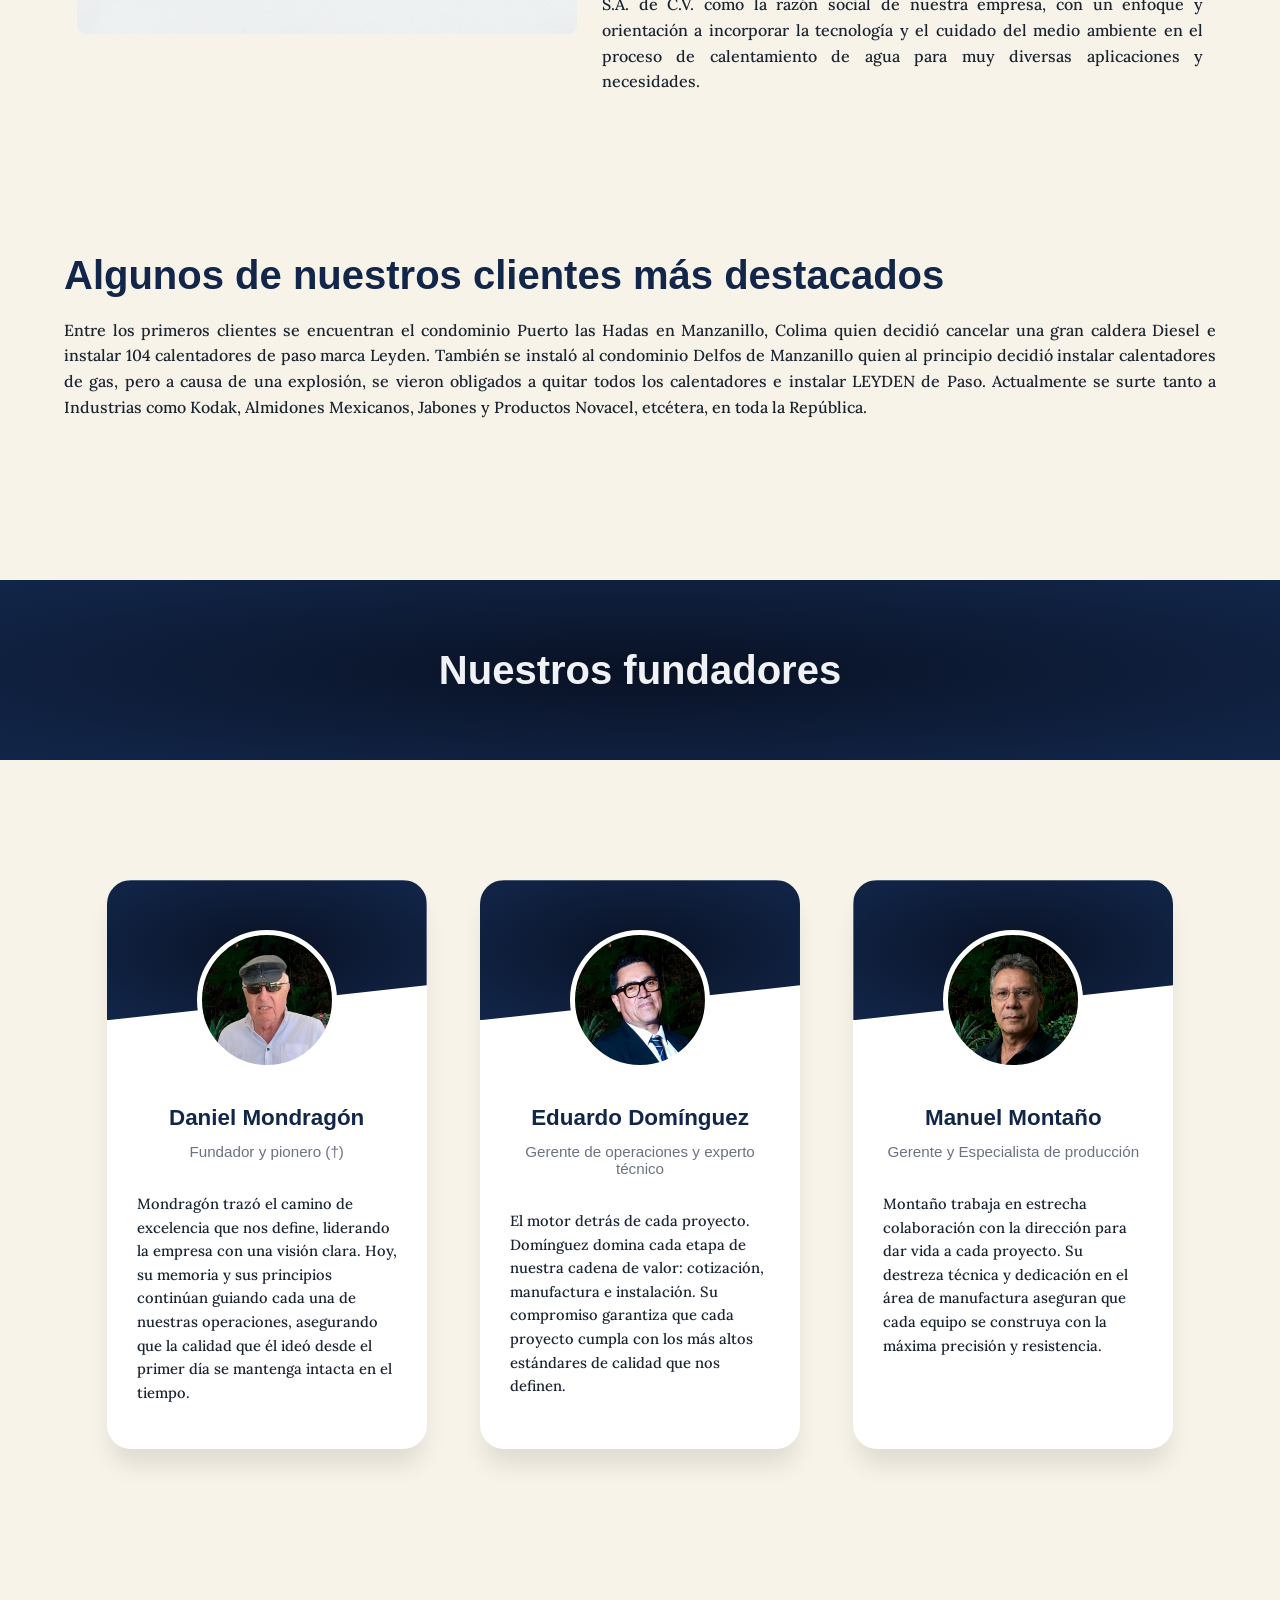
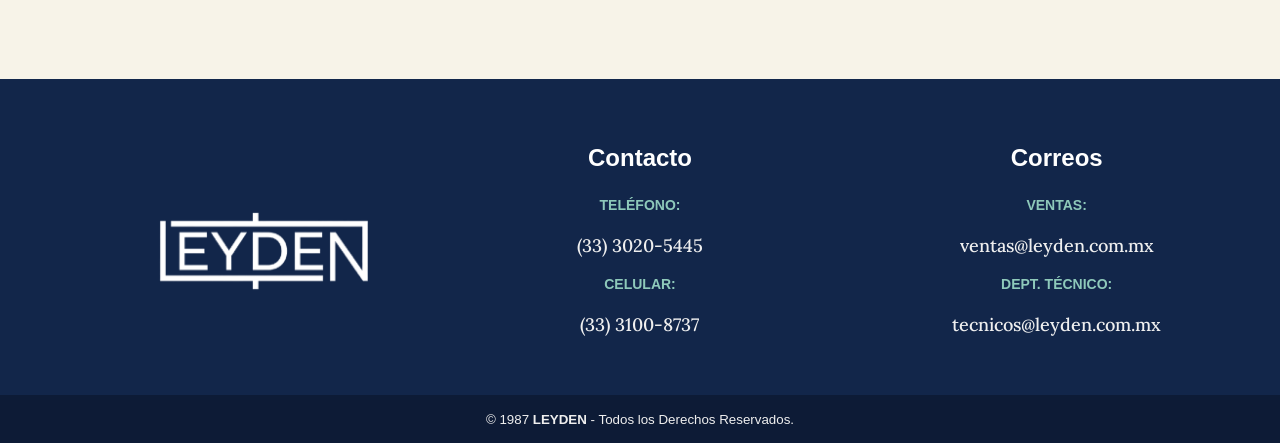
==== commit 1365fc92: "pequeños cambios" ====
--- a/index.html
+++ b/index.html
@@ -31,78 +31,6 @@
                 <p>Somos una empresa orgullosamente mexicana, nuestros productos son manufacturados en Guadalajara.</p>
                 <button id="cotizar" onclick="window.location.href='cotizacion.html'">COTIZA AHORA</button>
             </div>
-        </section>
-
-        <section id="historia" class="historia">
-            <div class="organizado">
-                <img class="historia1" src="imagenes/inicios.jpeg" alt="imgInicios">
-                <div class="textoG">
-                    <h1>Nuestra historia</h1>
-                    <p>Los calentadores eléctricos de paso LEYDEN se comenzaron a fabricar en la planta de la empresa Leyden Electrónica S.A. de C.V. en el año de 1987 y toda la experiencia tecnológica acumulada está incorporada en cada uno de nuestros productos.
-                        Originalmente, se comenzó a producir el calentador KW28 con el porta calefactores de aluminio y el gabinete de lámina pintada color beige, y su producción se exportaba a Texas en un 100%.
-                        Posteriormente en 1990 se formó la empresa Calentadores Electrónicos S.A. de C.V. y se decidió fabricarlos en su totalidad de acero inoxidable y se introdujeron los modelos KW24, 18, 12 y 9 para un servicio, 2, 3 y 4 regaderas simultáneamente. Se comenzó a surtir el mercado nacional a partir de esa fecha.
-                        A partir de 2004 se constituye LEYDEN, S.A. de C.V. como la razón social de nuestra empresa, con un enfoque y orientación a incorporar la tecnología y el cuidado del medio ambiente en el proceso de calentamiento de agua para muy diversas aplicaciones y necesidades.
-                    </p>
-                </div>
-            </div>
-        </section><section class="seccion-clientes">
-            <div class="textoF">
-                <h1>Algunos de nuestros clientes más destacados</h1>
-                <p>Entre los primeros clientes se encuentran el condominio Puerto las Hadas en Manzanillo, Colima quien decidió cancelar una gran caldera Diesel e instalar 104 calentadores de paso marca Leyden.
-                    También se instaló al condominio Delfos de Manzanillo quien al principio decidió instalar calentadores de gas, pero a causa de una explosión, se vieron obligados a quitar todos los calentadores e instalar LEYDEN de Paso.
-                    Actualmente se surte tanto a Industrias como Kodak, Almidones Mexicanos, Jabones y Productos Novacel, etcétera, en toda la República.</p>
-            </div>
-        </section> <section class="seccion-fundadores">
-            <div class="fundadores">
-                <div class="contenedor">
-                    <h2>Nuestros fundadores</h2>
-                </div>
-            </div>
-
-            <main class="dashboard">
-                <article class="card">
-                    <div class="class-header"></div>
-                    <div class="imag1"></div>
-                    <div class="card-body">
-                        <div class="info">
-                            <h2>Daniel Mondragón</h2>
-                            <h4>Fundador y pionero (†)</h4>
-                            <p>Mondragón trazó el camino de excelencia que nos define, liderando la empresa con una visión clara. 
-                            Hoy, su memoria y sus principios continúan guiando cada una de nuestras operaciones, asegurando que la calidad que él ideó desde el 
-                            primer día se mantenga intacta en el tiempo.
-                            </p>
-                        </div>
-                    </div>
-                </article>
-
-                <article class="card">
-                    <div class="class-header"></div>
-                    <div class="imag2"></div>
-                    <div class="card-body">
-                        <div class="info">
-                            <h2>Eduardo Domínguez</h2>
-                            <h4>Gerente de operaciones y experto técnico</h4>
-                            <p>El motor detrás de cada proyecto. Domínguez domina cada etapa de nuestra cadena de valor: cotización, manufactura e instalación.
-                            Su compromiso garantiza que cada proyecto cumpla con los más altos estándares de calidad que nos definen.
-                            </p>
-                        </div>
-                    </div>
-                </article>
-
-                <article class="card">
-                    <div class="class-header"></div>
-                    <div class="imag3"></div>
-                    <div class="card-body">
-                        <div class="info">
-                            <h2>Manuel Montaño</h2>
-                            <h4>Gerente y Especialista de producción</h4>
-                            <p>Montaño trabaja en estrecha colaboración con la dirección para dar vida a cada proyecto, especializándose en la soldadura de placas y la fabricación de calentadores. Su destreza 
-                            técnica y dedicación en el área de manufactura aseguran que cada equipo se construya con la máxima precisión y resistencia.
-                            </p>
-                        </div>
-                    </div>
-                </article>
-            </main>
         </section>
 
         <section id="aplicaciones" class="aplicaciones" style="padding: 60px 40px;">
@@ -347,6 +275,80 @@
             </div>
         </section>
 
+        <section id="historia" class="historia">
+            <div class="organizado">
+                <img class="historia1" src="imagenes/inicios.jpeg" alt="imgInicios">
+                <div class="textoG">
+                    <h1 class="texto-centro">Nuestra historia</h1>
+                    <p>Los calentadores eléctricos de paso LEYDEN se comenzaron a fabricar en la planta de la empresa Leyden Electrónica S.A. de C.V. en el año de 1987 y toda la experiencia tecnológica acumulada está incorporada en cada uno de nuestros productos.
+                        Originalmente, se comenzó a producir el calentador KW28 con el porta calefactores de aluminio y el gabinete de lámina pintada color beige, y su producción se exportaba a Texas en un 100%.
+                        Posteriormente en 1990 se formó la empresa Calentadores Electrónicos S.A. de C.V. y se decidió fabricarlos en su totalidad de acero inoxidable y se introdujeron los modelos KW24, 18, 12 y 9 para un servicio, 2, 3 y 4 regaderas simultáneamente. Se comenzó a surtir el mercado nacional a partir de esa fecha.
+                        A partir de 2004 se constituye LEYDEN, S.A. de C.V. como la razón social de nuestra empresa, con un enfoque y orientación a incorporar la tecnología y el cuidado del medio ambiente en el proceso de calentamiento de agua para muy diversas aplicaciones y necesidades.
+                    </p>
+                </div>
+            </div>
+        </section>
+        <section class="seccion-clientes">
+            <div class="textoF">
+                <h1>Algunos de nuestros clientes más destacados</h1>
+                <p>Entre los primeros clientes se encuentran el condominio Puerto las Hadas en Manzanillo, Colima quien decidió cancelar una gran caldera Diesel e instalar 104 calentadores de paso marca Leyden.
+                    También se instaló al condominio Delfos de Manzanillo quien al principio decidió instalar calentadores de gas, pero a causa de una explosión, se vieron obligados a quitar todos los calentadores e instalar LEYDEN de Paso.
+                    Actualmente se surte tanto a Industrias como Kodak, Almidones Mexicanos, Jabones y Productos Novacel, etcétera, en toda la República.</p>
+            </div>
+        </section> 
+        <section class="seccion-fundadores">
+            <div class="fundadores">
+                <div class="contenedor">
+                    <h2>Nuestros fundadores</h2>
+                </div>
+            </div>
+
+            <main class="dashboard">
+                <article class="card">
+                    <div class="class-header"></div>
+                    <div class="imag1"></div>
+                    <div class="card-body">
+                        <div class="info">
+                            <h2>Daniel Mondragón</h2>
+                            <h4>Fundador y pionero (†)</h4>
+                            <p>Mondragón trazó el camino de excelencia que nos define, liderando la empresa con una visión clara. 
+                            Hoy, su memoria y sus principios continúan guiando cada una de nuestras operaciones, asegurando que la calidad que él ideó desde el 
+                            primer día se mantenga intacta en el tiempo.
+                            </p>
+                        </div>
+                    </div>
+                </article>
+
+                <article class="card">
+                    <div class="class-header"></div>
+                    <div class="imag2"></div>
+                    <div class="card-body">
+                        <div class="info">
+                            <h2>Eduardo Domínguez</h2>
+                            <h4>Gerente de operaciones y experto técnico</h4>
+                            <p>El motor detrás de cada proyecto. Domínguez domina cada etapa de nuestra cadena de valor: cotización, manufactura e instalación.
+                            Su compromiso garantiza que cada proyecto cumpla con los más altos estándares de calidad que nos definen.
+                            </p>
+                        </div>
+                    </div>
+                </article>
+
+                <article class="card">
+                    <div class="class-header"></div>
+                    <div class="imag3"></div>
+                    <div class="card-body">
+                        <div class="info">
+                            <h2>Manuel Montaño</h2>
+                            <h4>Gerente y Especialista de producción</h4>
+                            <p>Montaño trabaja en estrecha colaboración con la dirección para dar vida a cada proyecto. Su destreza 
+                            técnica y dedicación en el área de manufactura aseguran que cada equipo se construya con la máxima precisión y resistencia.
+                            </p>
+                        </div>
+                    </div>
+                </article>
+            </main>
+        </section>
+
         <footer class="cnt">
             <div class="grupoA">
                 <div class="box">
--- a/styleBarra.css
+++ b/styleBarra.css
@@ -1,5 +1,20 @@
-*{
-    font-family:Verdana, Geneva, Tahoma;
+@import url('https://fonts.googleapis.com/css2?family=Lora:wght@500;600&display=swap');
+
+* {
+    font-family: Verdana, Geneva, Tahoma, sans-serif;
+}
+
+body {
+    margin: 0;
+    background-color: #f7f3e8;
+    font-family: Verdana, Geneva, Tahoma, sans-serif;
+}
+
+p {
+    font-family: 'Lora', serif !important;
+    font-size: 18px;           
+    font-weight: 500;           
+    line-height: 1.7;          
 }
 
 :root{
@@ -13,12 +28,6 @@
     --accent: #8ec9ba;
 }
 
-body{
-    margin: 0;
-    background-color: #f7f3e8;
-    font-family:Verdana, Geneva, Tahoma, sans-serif;
-}
-
 /*navegador*/
 nav {
     background-color: #12264a;
@@ -144,6 +153,10 @@
 
 
 /*historiaaaaaaaa*/
+
+.texto-centro {
+    text-align: center;
+}
 
 .historia {
     display: flex;
@@ -231,21 +244,17 @@
     display: block;
     clear: both;
     margin-top: 100px;
+    margin-bottom: 150px;
 }
 
 .fundadores .contenedor {
-    height: 180px; /* Recuperamos el alto original que tenías */
+    height: 180px;
     text-align: center;
-    background: linear-gradient(
-        to bottom,
-        rgba(9, 18, 37, 1) 0%,
-        rgba(9, 18, 37, 0.9) 80%,
-        rgba(9, 18, 37, 0.05) 90%,
-        transparent 100% /* Corregido: añadido el % que faltaba */
-    );
-    display: flex;
-    justify-content: center; /* Centra el texto de izquierda a derecha */
-    align-items: center;
+    background: radial-gradient(var(--primary), var(--secondary));
+    display: flex;
+    justify-content: center;
+    align-items: center;
+    margin-bottom: 80px;
 }
 
 .fundadores .contenedor h2 {
@@ -295,11 +304,10 @@
     display: flex;
     flex-direction: column;
     align-items: center;
-    padding: 20px 30px 40px;
+    padding: 20px 30px 45px; 
     text-align: center;
 }
 
-/* Fotos circulares de fundadores */
 .imag1, .imag2, .imag3 {
     width: 130px;
     height: 130px;
@@ -320,28 +328,32 @@
 .imag3 { background-image: url("imagenes/manu.jpeg"); }
 
 .info {
-    margin-top: 50px;
+    margin-top: 65px;
+    display: flex;
+    flex-direction: column;
+    gap: 12px; 
 }
 
 .info h2 {
-    margin: 10px 0 5px; 
+    margin: 0;
     color: var(--bg-dark);
     font-size: 1.4rem;
 }
 
 .info h4 {
     color: #6b7280;
-    margin: 0 0 15px 0;
+    margin: 0;
     font-weight: 500;
     font-size: 0.95rem;
 }
 
 .info p { 
     color: var(--text-gray); 
-    font-size: 0.9rem; 
+    font-size: 0.92rem; 
+    margin-top: 20px;
     margin-bottom: 0; 
-    text-align: justify;
-    line-height: 1.5;
+    text-align: left !important;
+    line-height: 1.6;
 }
 
 
@@ -585,54 +597,55 @@
 
 /*beneficioooooooooooooooooooooooooooooos*/
 .beneficios {
-    font-family: Verdana, sans-serif;
+    margin-top: 80px; 
 }
 
 .beneficios h3 {
+    text-align: center;
     font-size: 28px;
+    color: var(--secondary);
+    margin-bottom: 45px;
 }
 
 .beneficios-gridContainer {
     display: grid;
-    grid-template-columns: repeat(auto-fit, minmax(320px, 1fr));
-    gap: 30px; /* Separación perfecta entre filas y columnas */
+    grid-template-columns: repeat(3, 1fr); 
+    gap: 25px; 
 }
 
 .elementoB {
-    color: #0d1b36;
-    background-color:#efefef; 
-    border: 1px solid #e2e8f0;   
-    border-radius: 12px;        
-    padding: 30px;
-    box-shadow: 0 4px 6px rgba(0, 0, 0, 0.03); 
-    transition: transform 0.3s ease, box-shadow 0.3s ease; 
+    background-color: #f0f4f8;
+    border-radius: 10px; 
+    padding: 30px; 
+    box-shadow: 0 4px 15px rgba(0, 0, 0, 0.05); 
+    border: 1px solid rgba(18, 38, 74, 0.08); 
+    transition: transform 0.3s ease, box-shadow 0.3s ease, border-color 0.3s ease;
 }
 
 .elementoB:hover {
     transform: translateY(-5px);
-    box-shadow: 0 12px 20px rgba(11, 26, 48, 0.08); 
-    border-color: #12264a; 
+    box-shadow: 0 10px 22px rgba(18, 38, 74, 0.12);
+    border-color: var(--accent);
+    background-color: var(--white);
 }
 
 .elementoB p {
+    margin: 0;
     font-size: 15px;
     line-height: 1.6;
-    color: #12264a; 
-    margin: 0;
+    color: var(--text-gray);
 }
 
 .elementoB p strong {
-    display: block;      
-    font-size: 18px;
-    color: #0d1b36;       
-    margin-bottom: 12px;   
-    font-weight: 700;
+    display: block; 
+    font-size: 17px;
+    color: var(--secondary);
+    margin-bottom: 10px;
 }
 
                     /*APLICACIONES PANTALLA DE INICIO*/
 .apls h1{
-    margin-top: 30px;
-
+    margin-top: 100px;
 }
 
 .apls h4{
@@ -652,7 +665,7 @@
     margin: 0;
     width: 1000%; 
     height: 100%;
-    animation: slide 10s infinite alternate ease-in-out;
+    animation: slide 30s infinite alternate ease-in-out;
 }
 
 .slider-opciones li{
@@ -776,4 +789,8 @@
     color: #12264a;
     cursor: pointer;
     transform: scale(1.05);   
+}
+
+.herohead {
+    margin-bottom: 60px;
 }
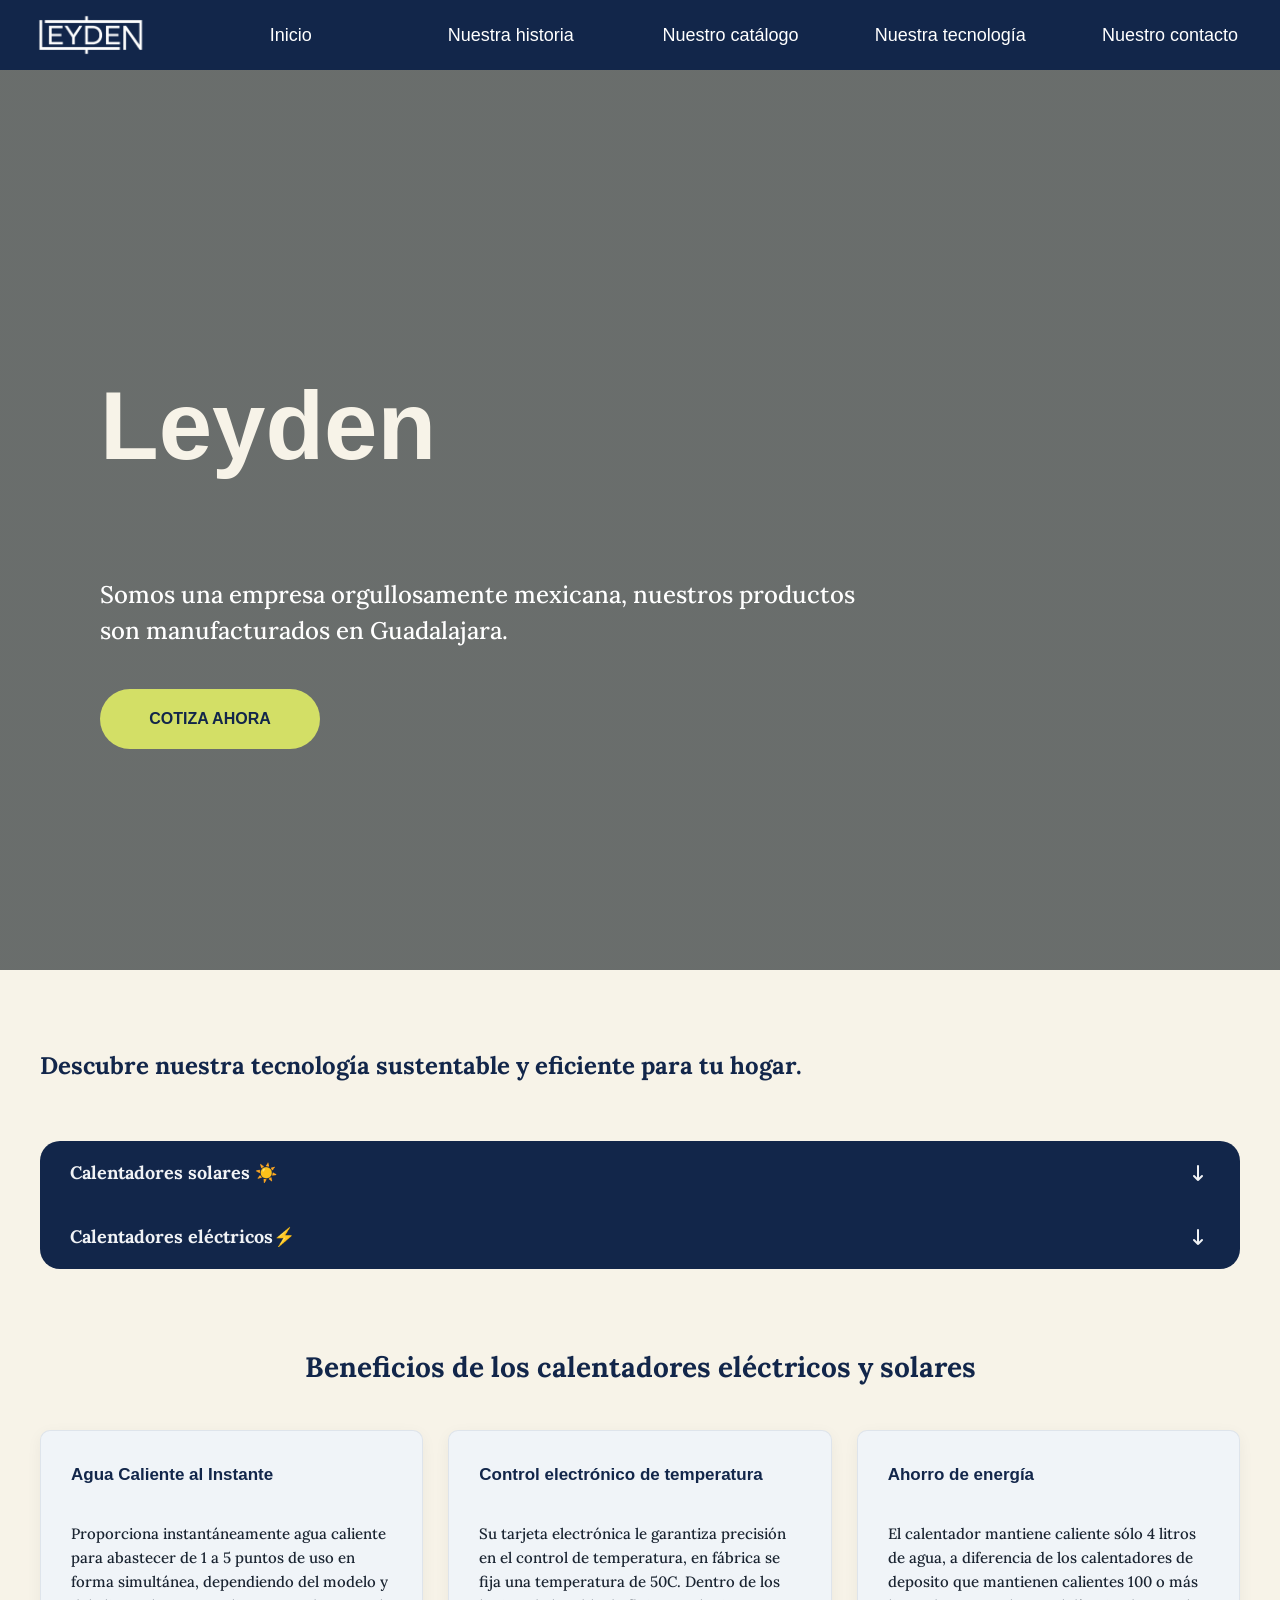
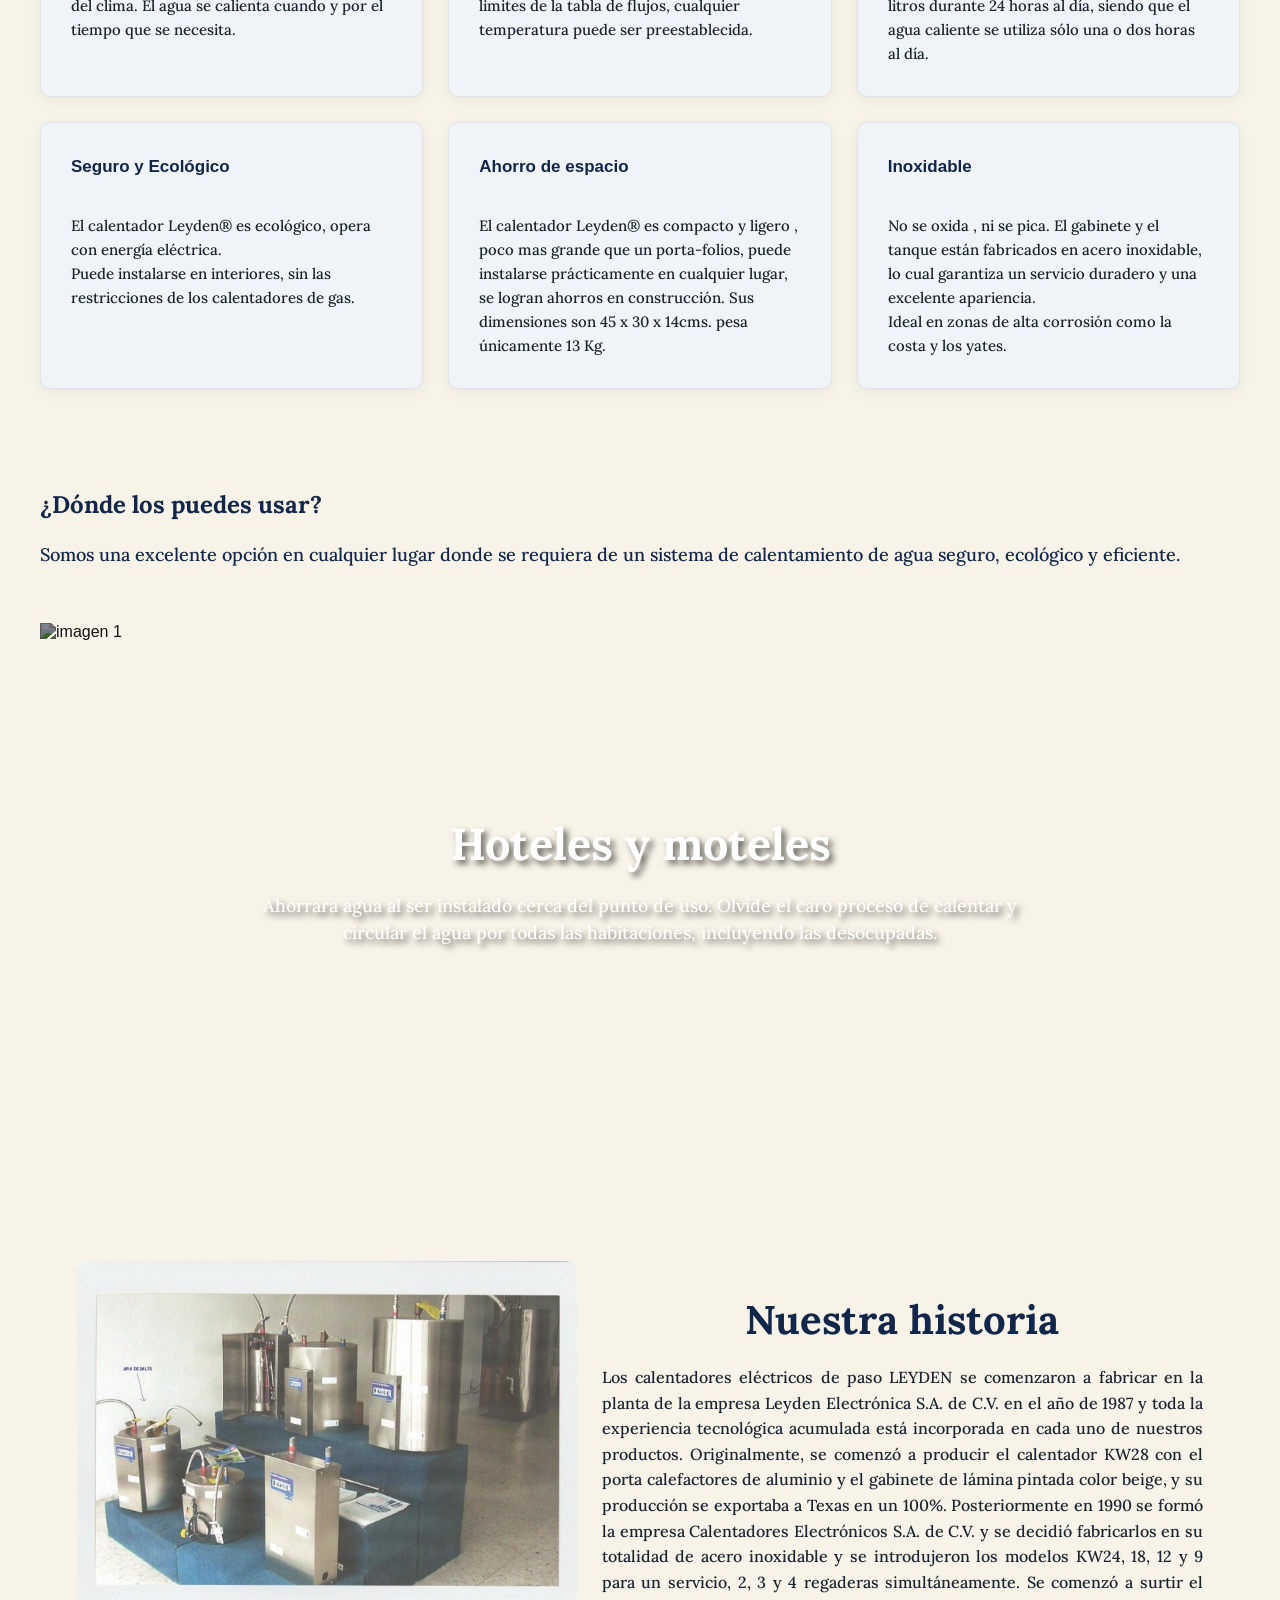
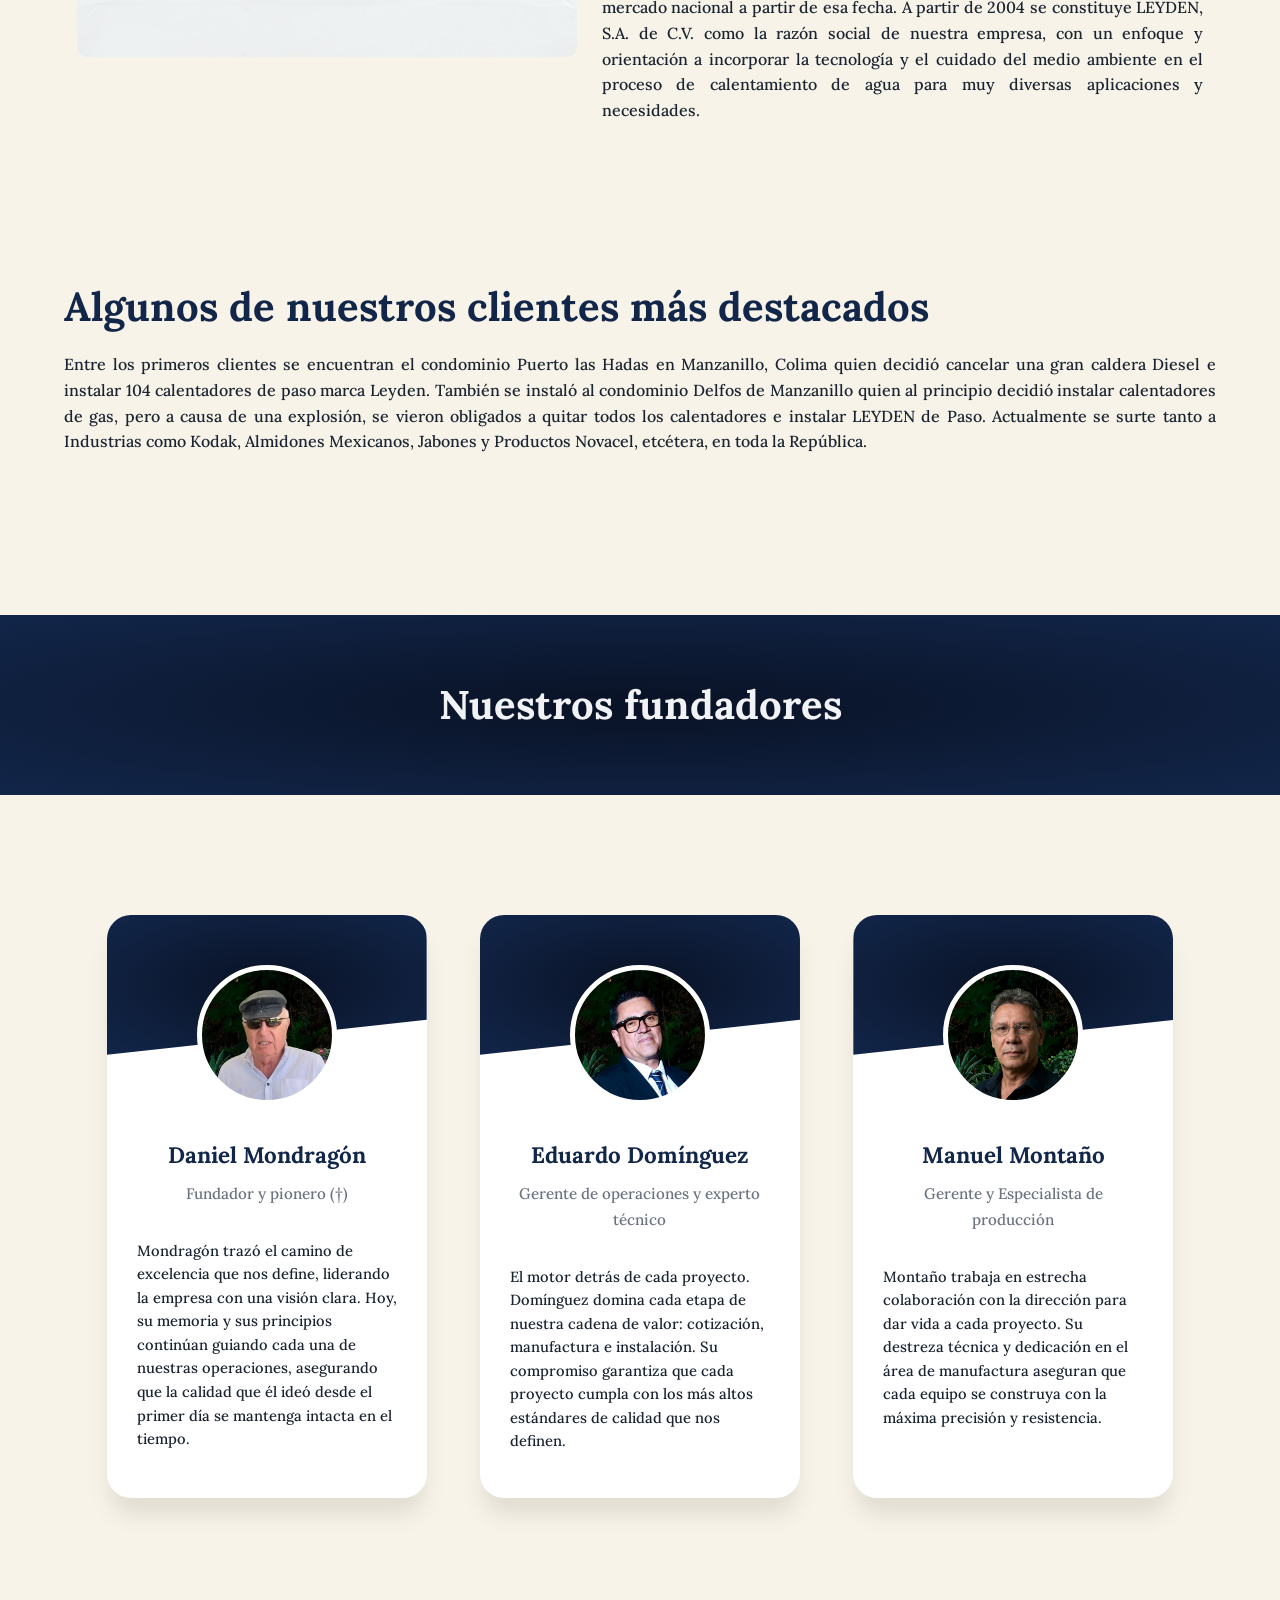
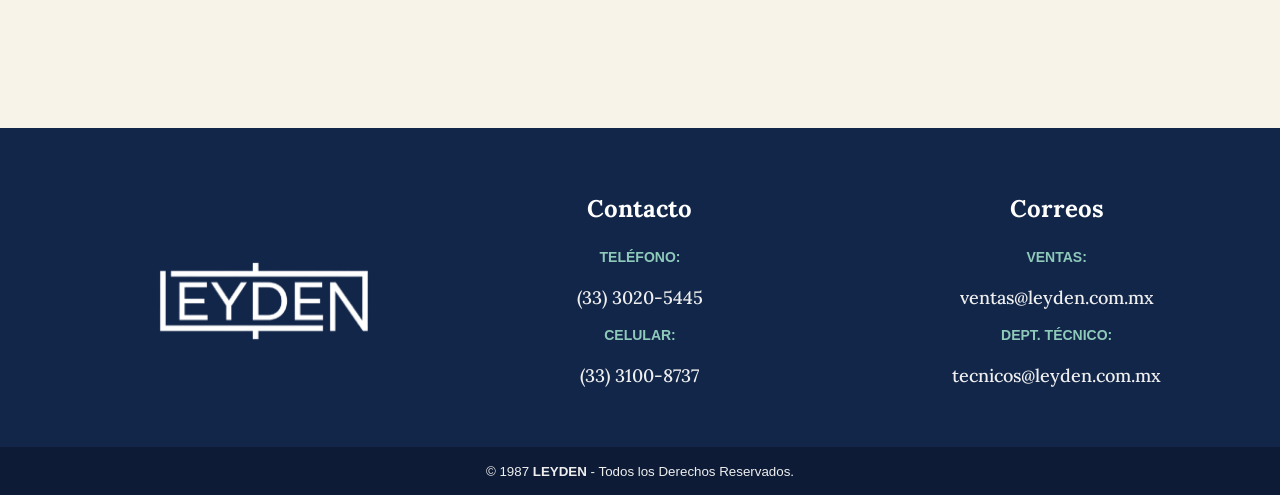
==== commit 0328a7ee: "Catálogo Prt1" ====
--- a/index.html
+++ b/index.html
@@ -170,7 +170,7 @@
                         </div>
                         <div class="elementoB">
                             <p><strong>Control electrónico de temperatura</strong><br>
-                            Su tarjeta electrónica le garantiza precisión en el control de temperatura, en fabrica se fija una temperatura de 50C. Dentro de los 
+                            Su tarjeta electrónica le garantiza precisión en el control de temperatura, en fábrica se fija una temperatura de 50C. Dentro de los 
                             limites de la tabla de flujos, cualquier temperatura puede ser preestablecida.</p>
                         </div>
                         <div class="elementoB">
--- a/styleBarra.css
+++ b/styleBarra.css
@@ -2,19 +2,6 @@
 
 * {
     font-family: Verdana, Geneva, Tahoma, sans-serif;
-}
-
-body {
-    margin: 0;
-    background-color: #f7f3e8;
-    font-family: Verdana, Geneva, Tahoma, sans-serif;
-}
-
-p {
-    font-family: 'Lora', serif !important;
-    font-size: 18px;           
-    font-weight: 500;           
-    line-height: 1.7;          
 }
 
 :root{
@@ -28,6 +15,23 @@
     --accent: #8ec9ba;
 }
 
+body {
+    margin: 0;
+    background-color: #f7f3e8;
+    font-family: Verdana, Geneva, Tahoma, sans-serif;
+}
+
+p, h4 {
+    font-family: 'Lora', serif !important;
+    font-size: 18px;           
+    font-weight: 500;           
+    line-height: 1.7;          
+}
+
+li, h3, ul, .contenido-bloque strong, h1, h2, summary{
+    font-family: 'Lora', serif;
+}
+
 /*navegador*/
 nav {
     background-color: #12264a;
@@ -114,7 +118,7 @@
 .Inicio .contenido h1{
     font-size: 6rem;
     color: #f7f3e8;
-
+    font-family: Verdana, Geneva, Tahoma, sans-serif;
 }
 .Inicio .contenido p{
     font-size: 1.5rem;
@@ -193,7 +197,6 @@
     color: var(--secondary);
     margin-bottom: 20px;
 }
-/* Contenedor para que el bloque de clientes respire abajo */
 .seccion-clientes {
     width: 100%;
     display: block;
@@ -203,7 +206,6 @@
     margin-top: 60px;
 }
 
-/* Centra el texto de los clientes y le da el mismo ancho que la historia */
 .textoF {
     max-width: 90%; 
     margin: 0 auto; 
@@ -213,7 +215,7 @@
 
 .textoF h1 {
     font-size: 2.5rem;
-    color: var(--secondary); /* Usa tu color azul #12264a */
+    color: var(--secondary); 
     margin-bottom: 20px;
 }
 
@@ -458,6 +460,11 @@
     border-radius: 20px;
 }
 
+.herohead{
+    color: var(--secondary);
+    margin-bottom: 60px;
+}
+
 .acordeon-header{
     list-style: none;
     padding: 20px 30px;
@@ -646,10 +653,12 @@
                     /*APLICACIONES PANTALLA DE INICIO*/
 .apls h1{
     margin-top: 100px;
+    color: var(--secondary);
 }
 
 .apls h4{
     margin-top: 4px;
+    color: var(--bg-dark);
 }
 
 .slider-opciones{
@@ -789,8 +798,4 @@
     color: #12264a;
     cursor: pointer;
     transform: scale(1.05);   
-}
-
-.herohead {
-    margin-bottom: 60px;
 }
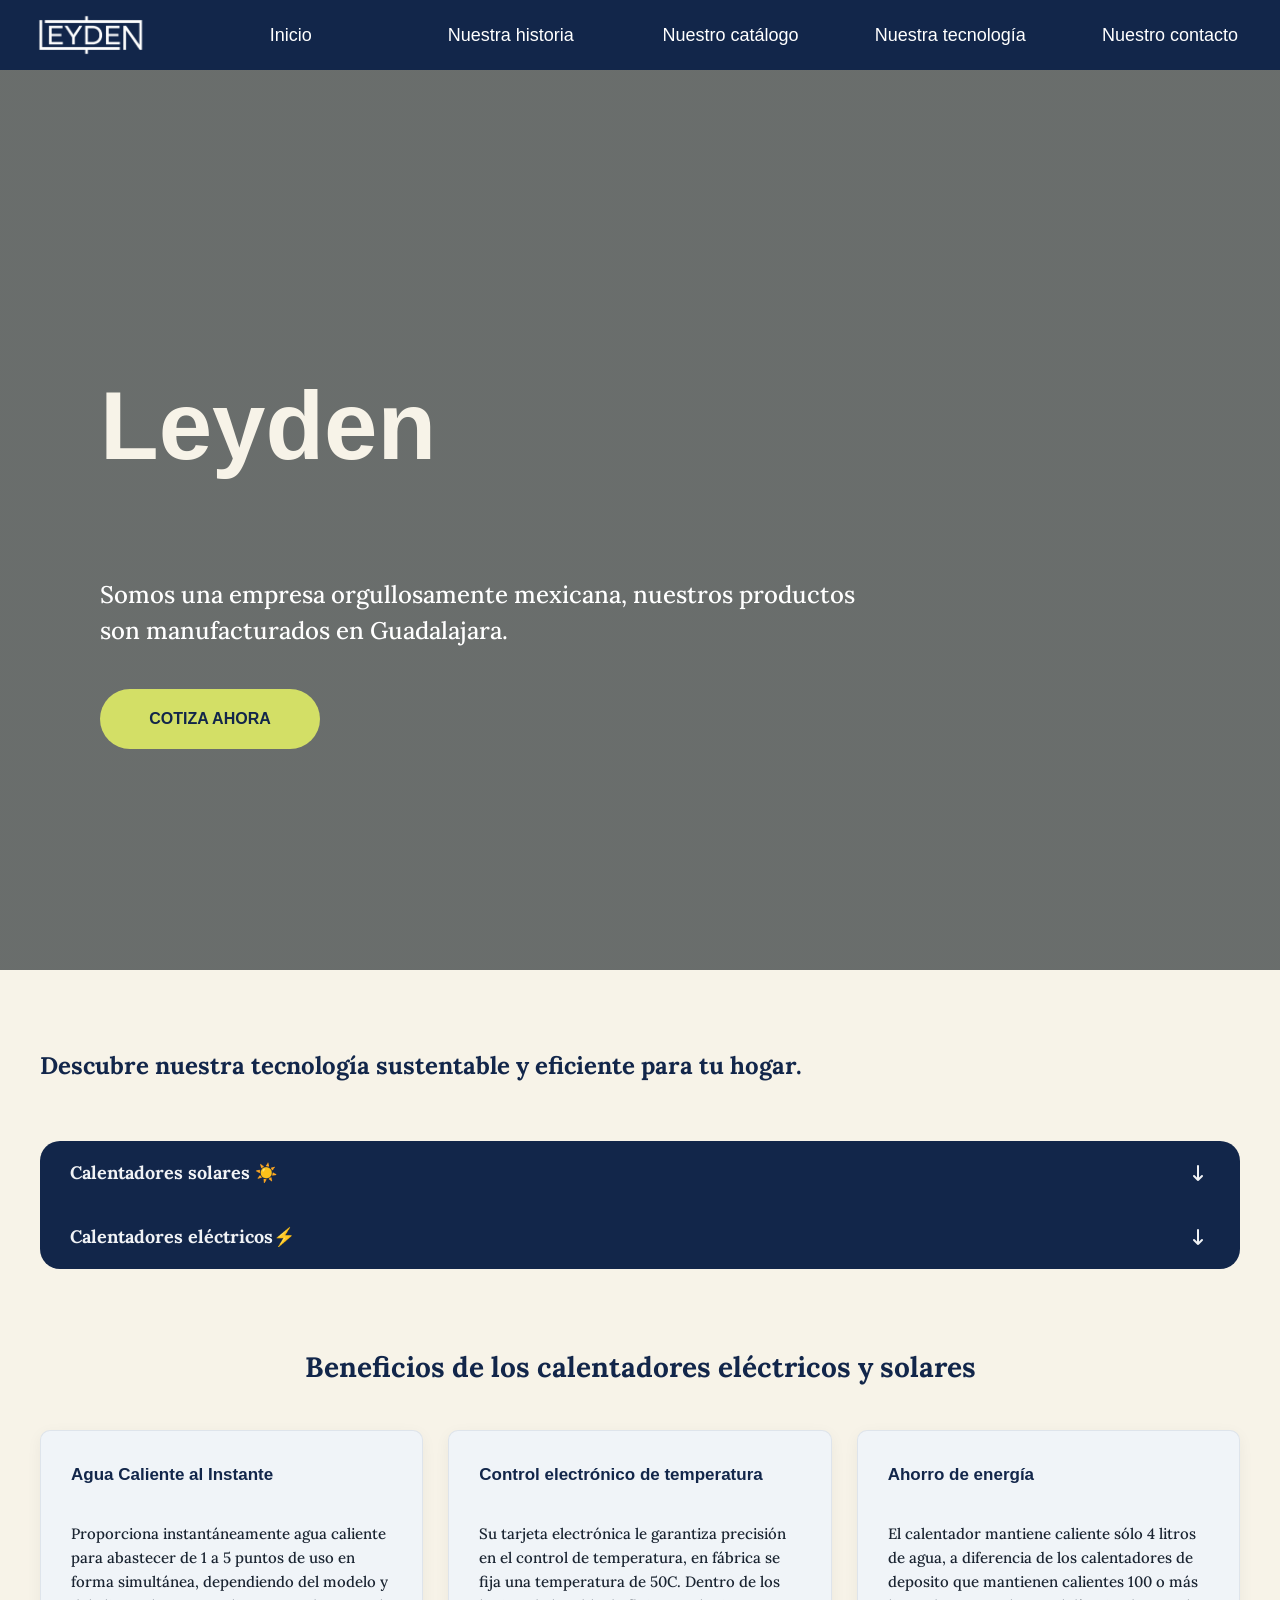
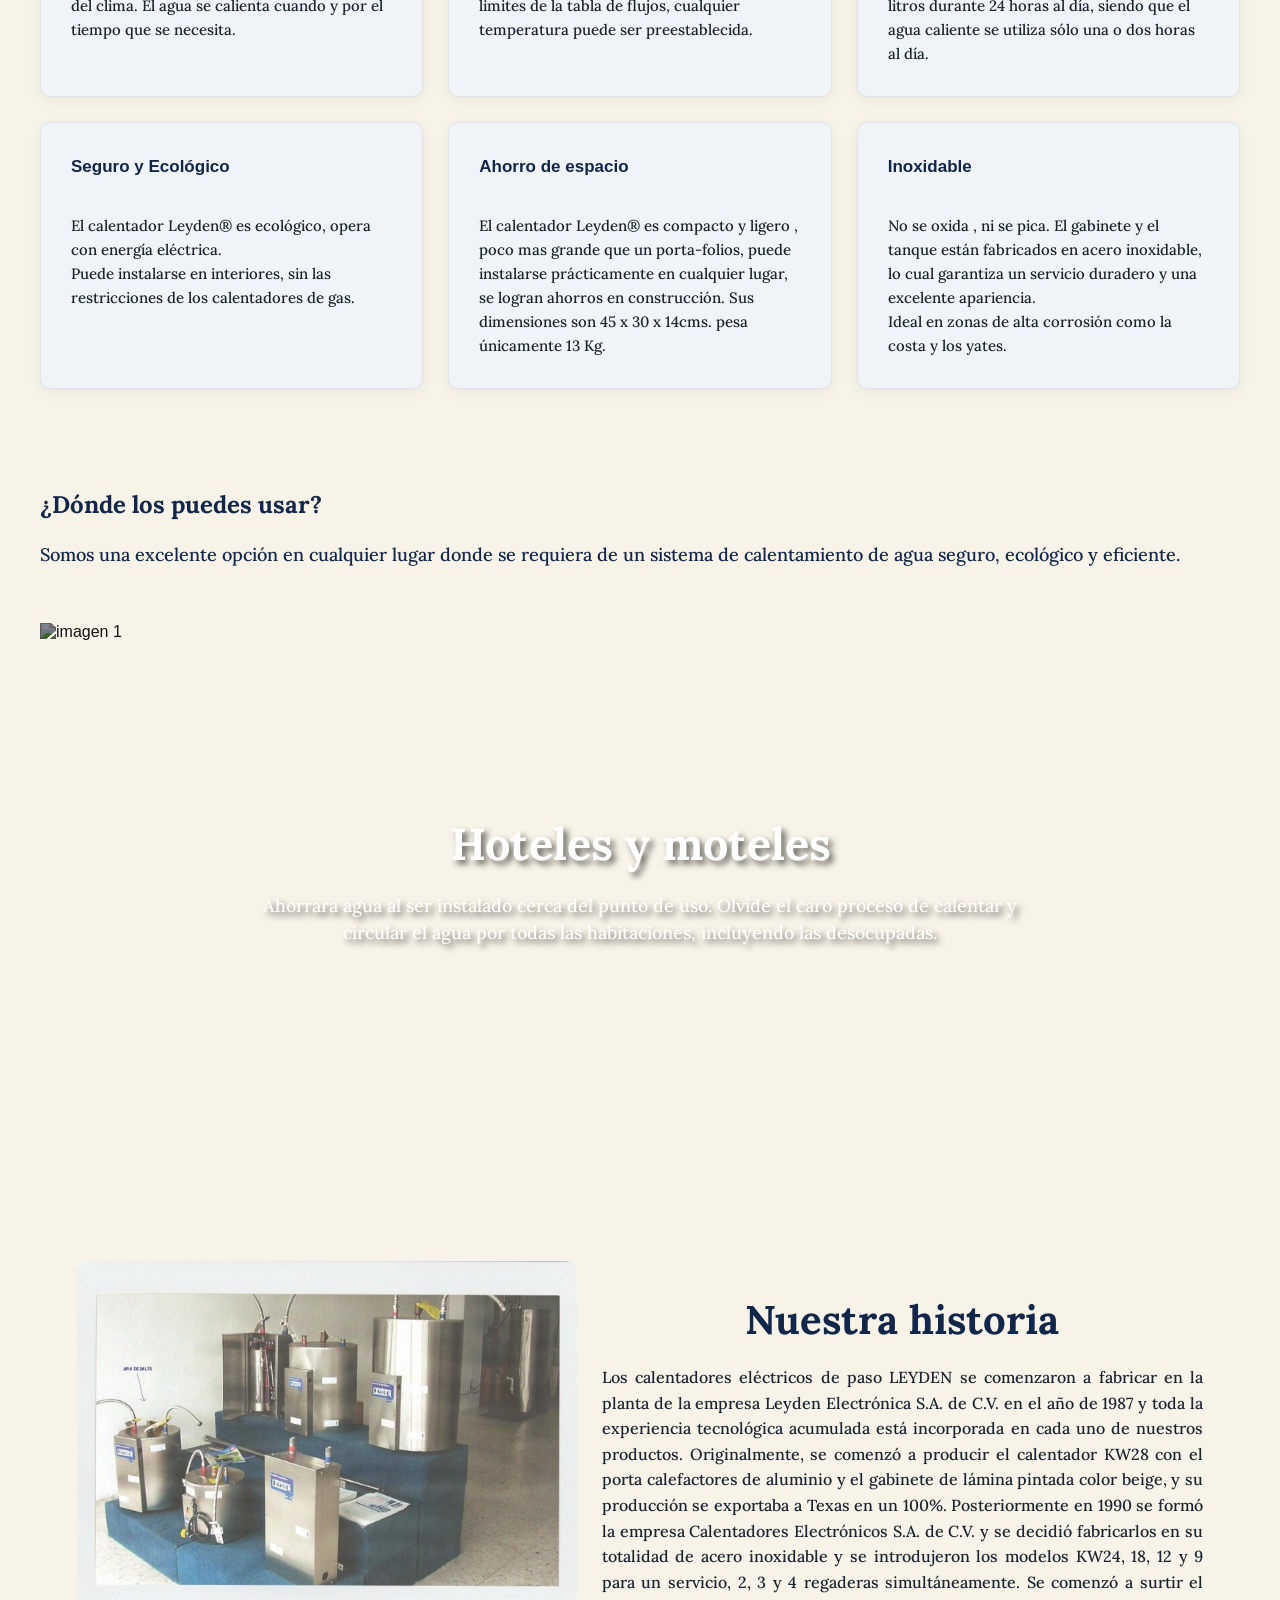
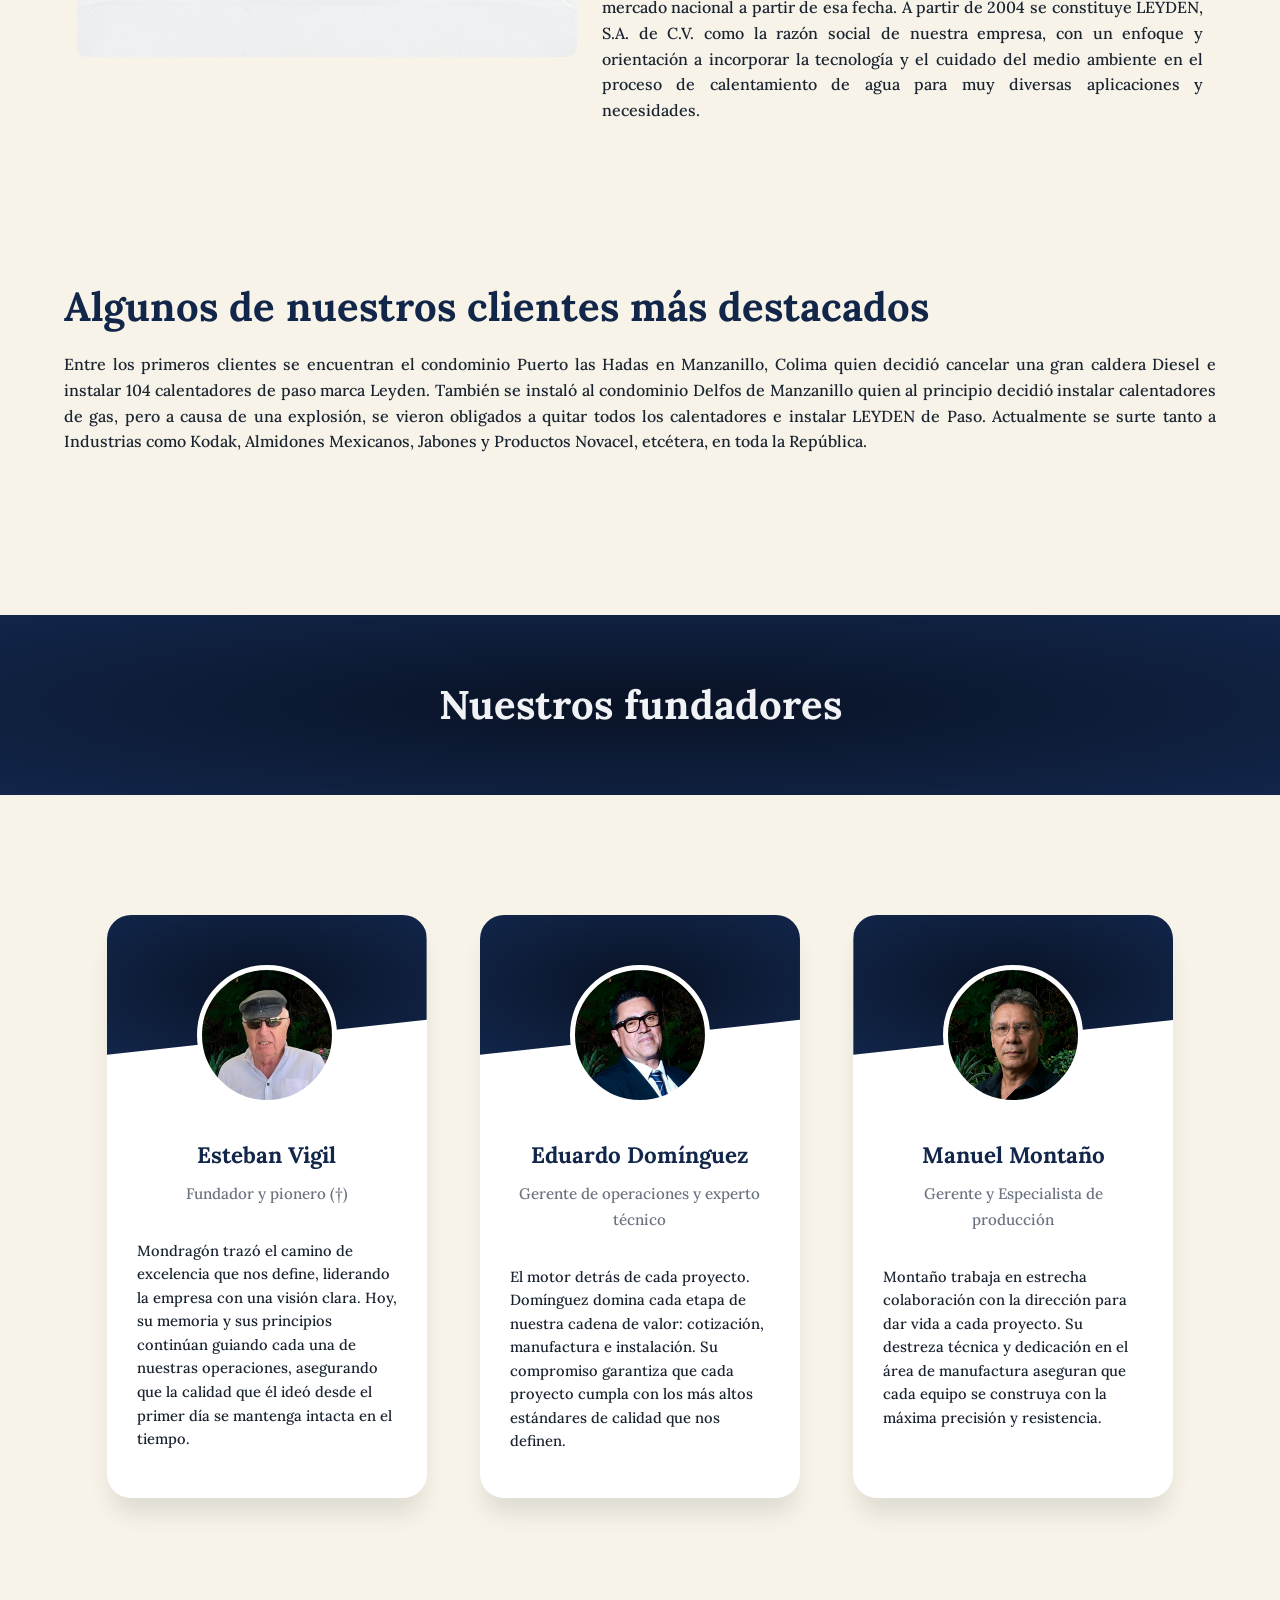
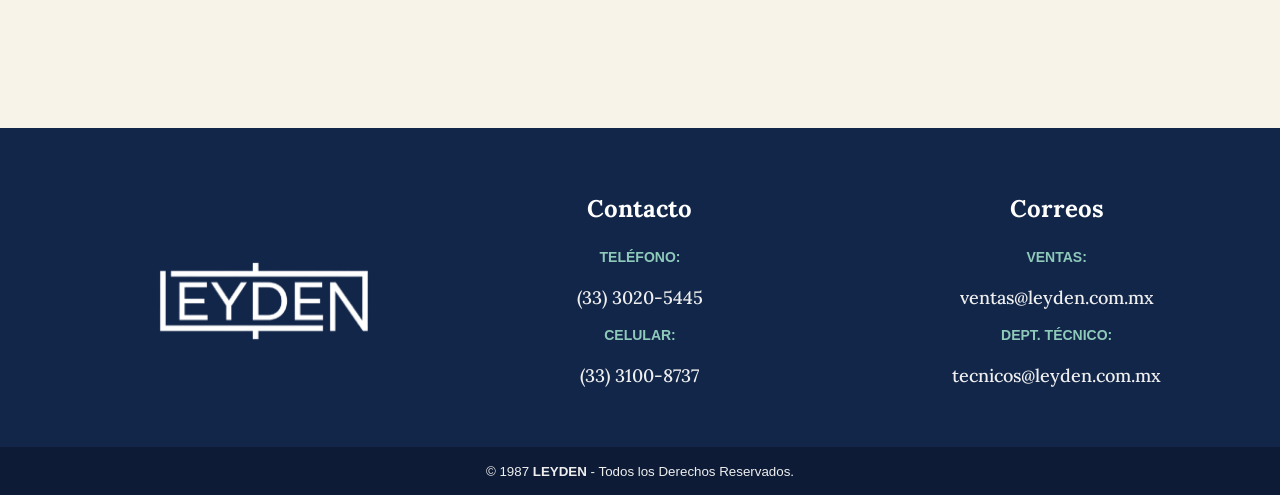
==== commit 39add07d: "Catálogo terminado y ajustes" ====
--- a/index.html
+++ b/index.html
@@ -309,7 +309,7 @@
                     <div class="imag1"></div>
                     <div class="card-body">
                         <div class="info">
-                            <h2>Daniel Mondragón</h2>
+                            <h2>Esteban Vigil</h2>
                             <h4>Fundador y pionero (†)</h4>
                             <p>Mondragón trazó el camino de excelencia que nos define, liderando la empresa con una visión clara. 
                             Hoy, su memoria y sus principios continúan guiando cada una de nuestras operaciones, asegurando que la calidad que él ideó desde el 
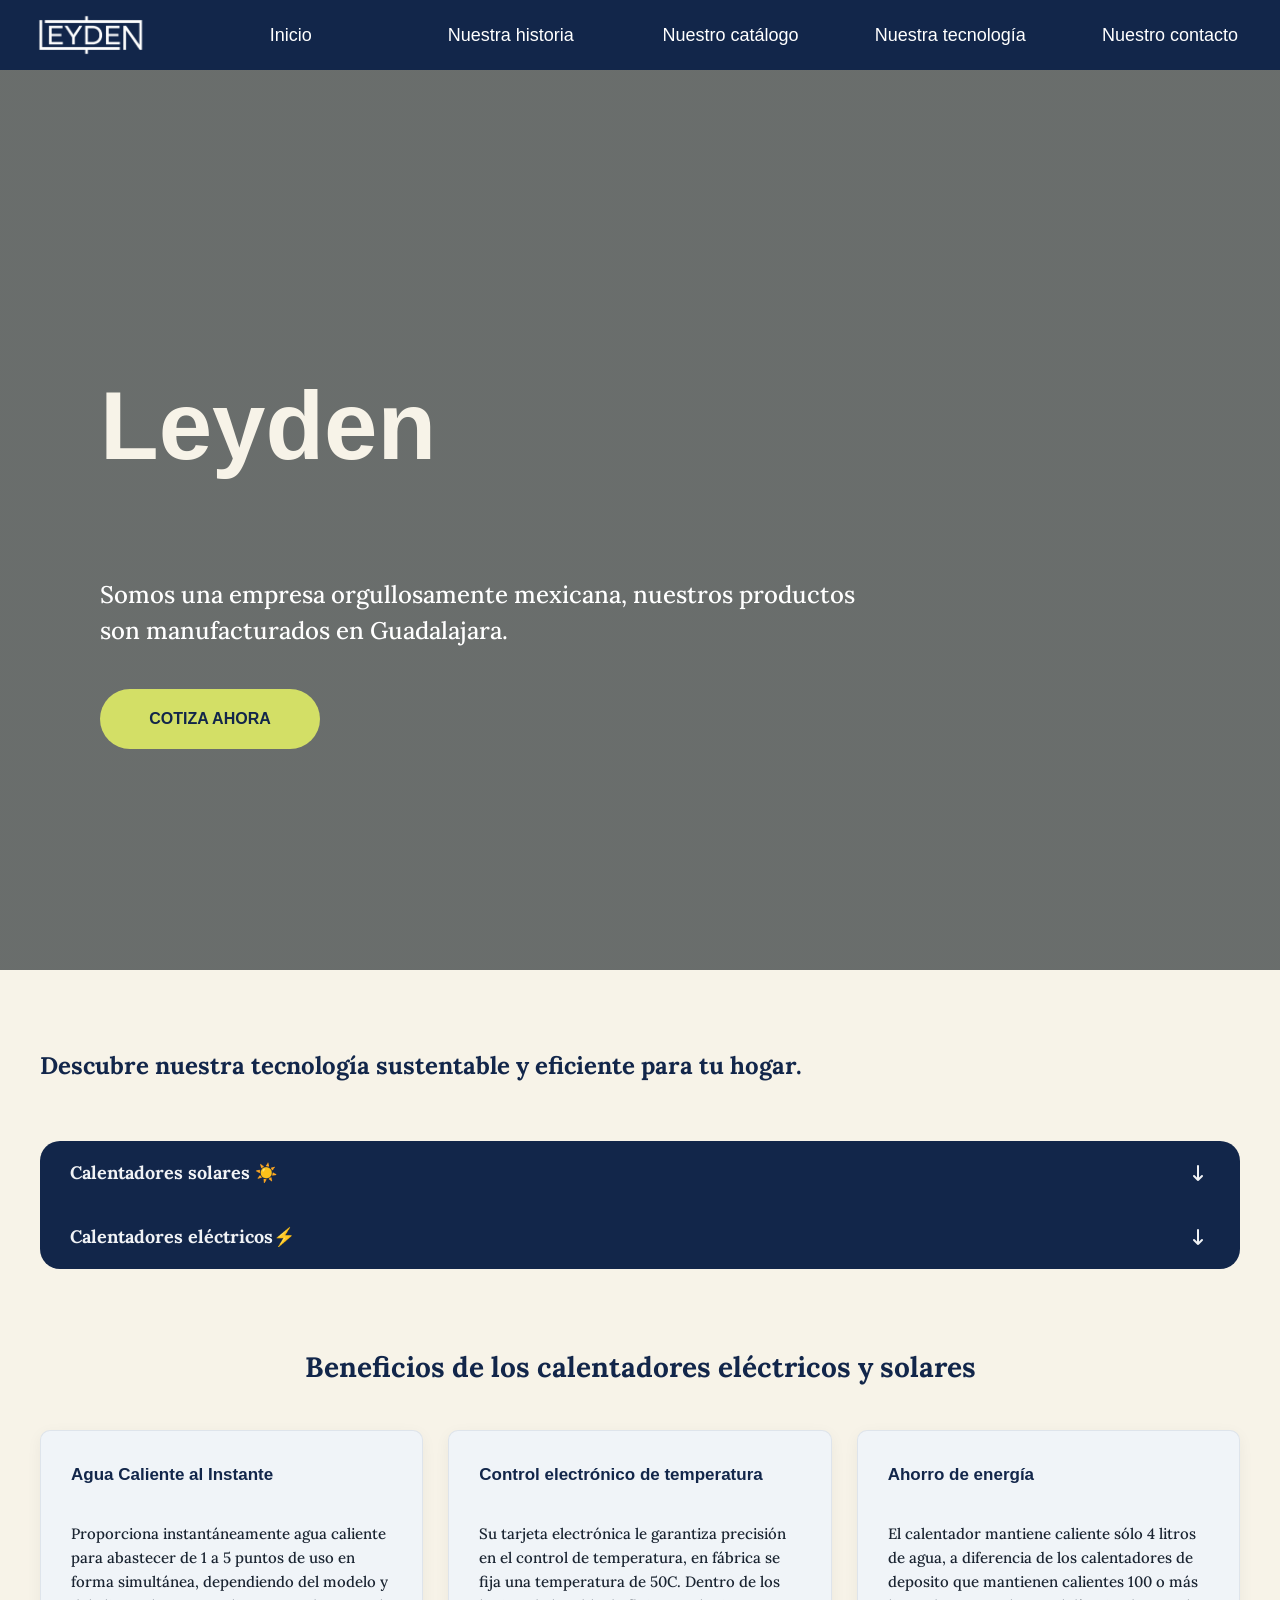
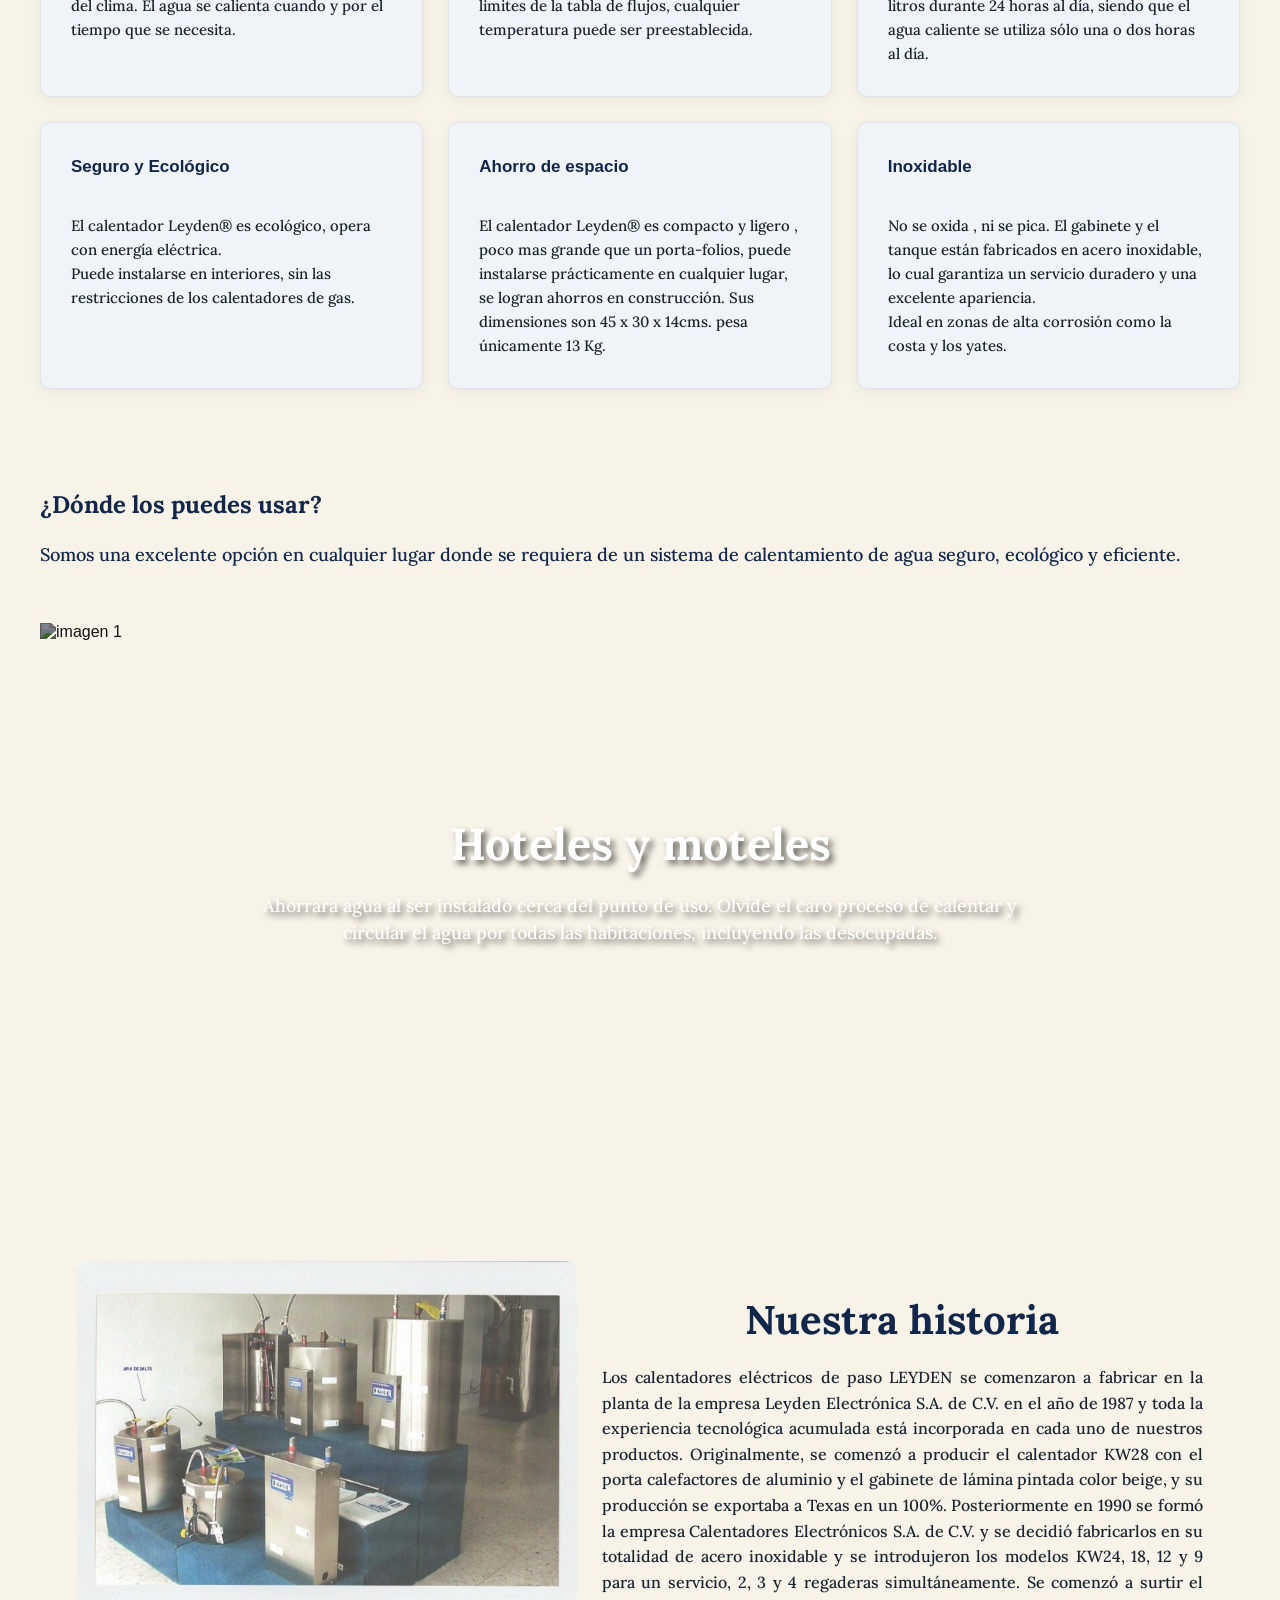
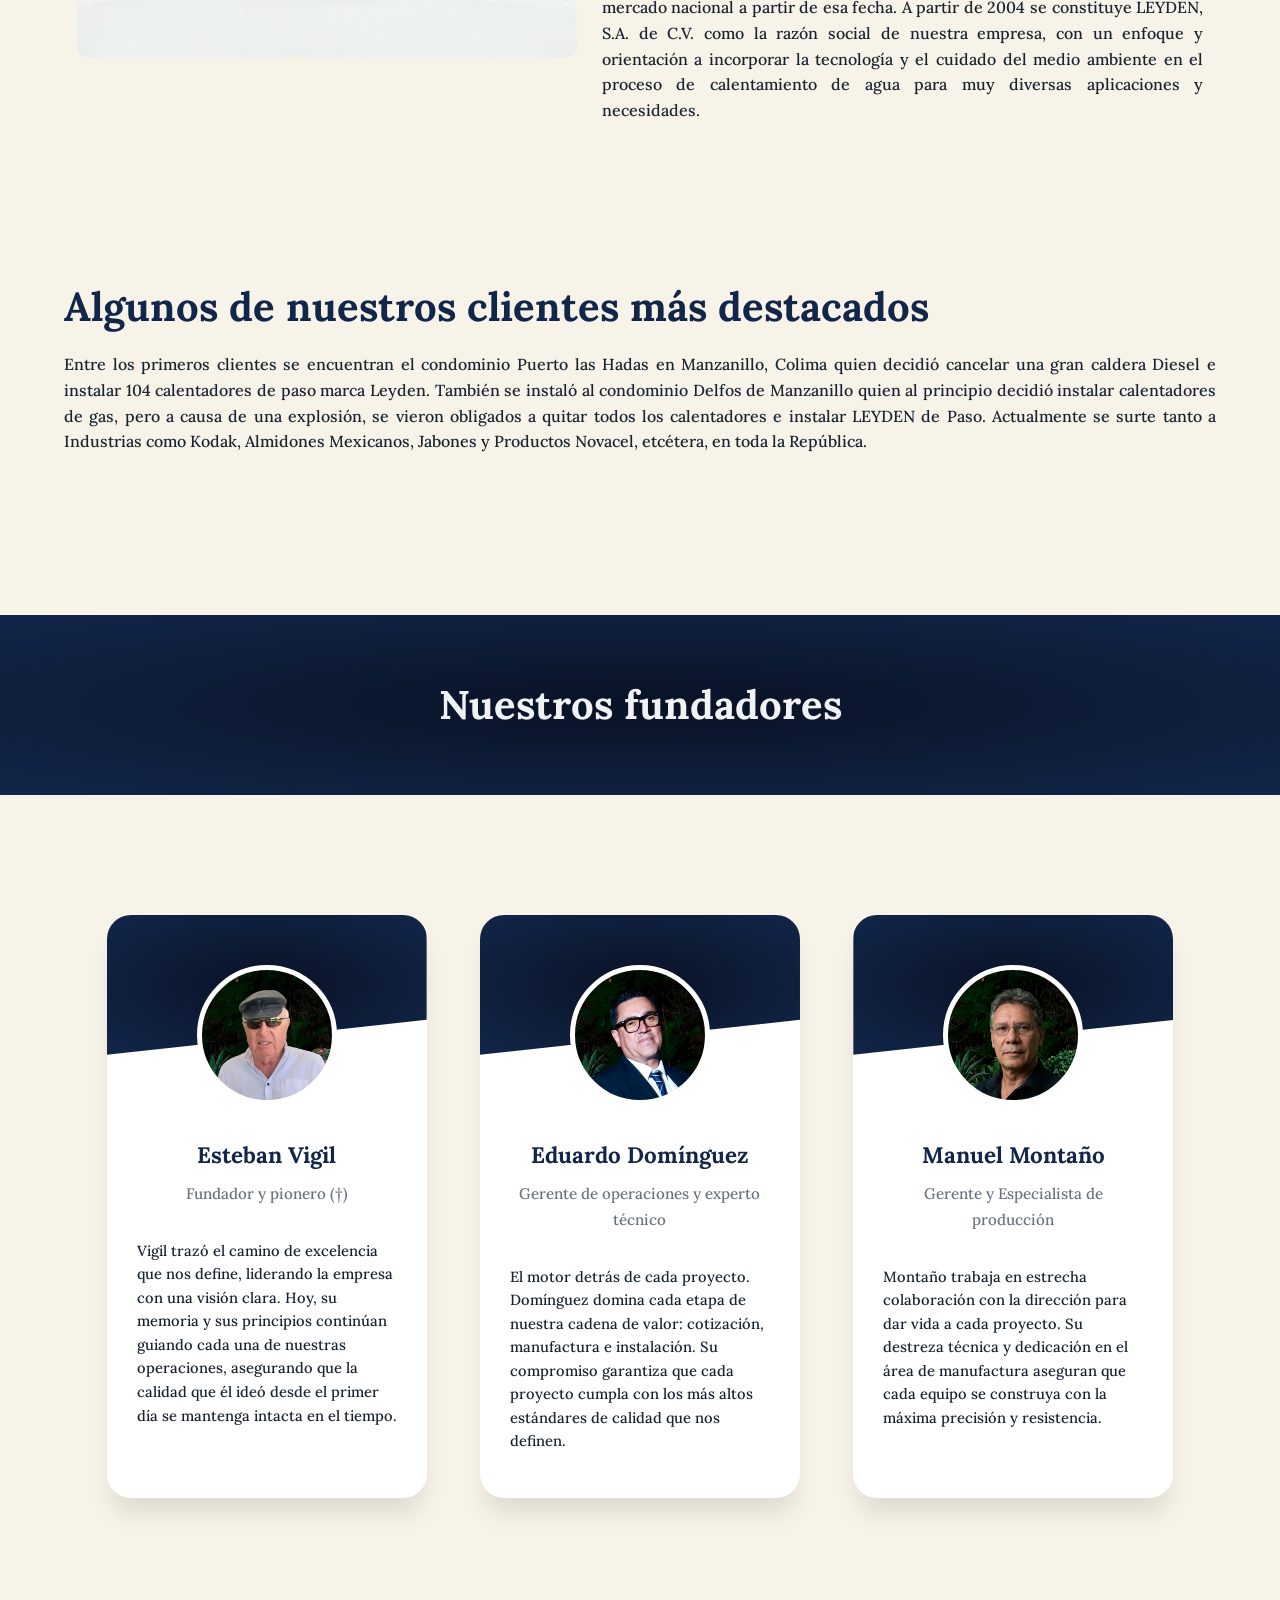
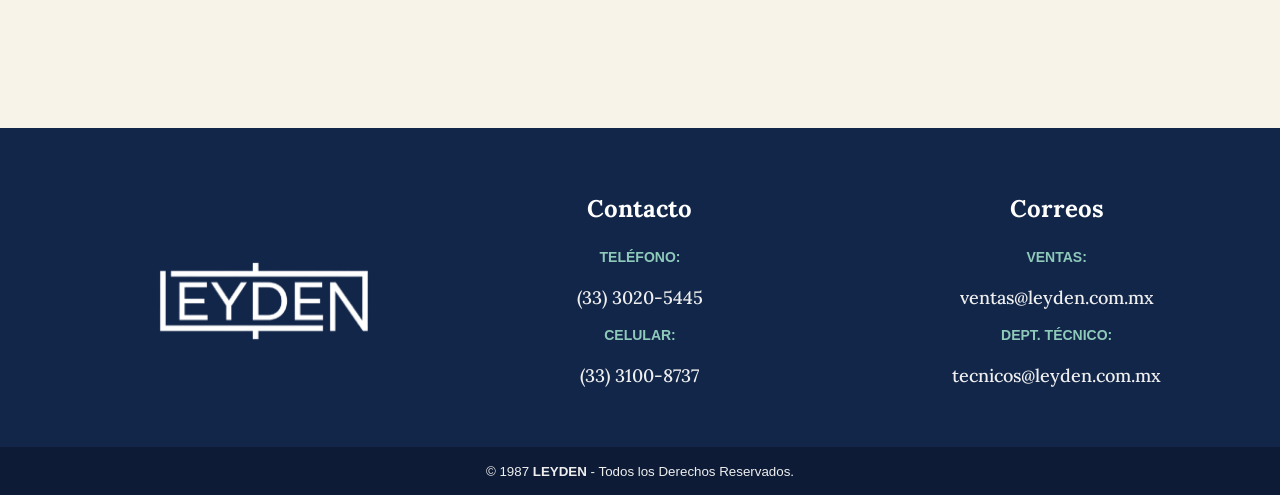
==== commit e8c4e311: "Corrección Mondra -> Vigil" ====
--- a/index.html
+++ b/index.html
@@ -311,7 +311,7 @@
                         <div class="info">
                             <h2>Esteban Vigil</h2>
                             <h4>Fundador y pionero (†)</h4>
-                            <p>Mondragón trazó el camino de excelencia que nos define, liderando la empresa con una visión clara. 
+                            <p>Vigil trazó el camino de excelencia que nos define, liderando la empresa con una visión clara. 
                             Hoy, su memoria y sus principios continúan guiando cada una de nuestras operaciones, asegurando que la calidad que él ideó desde el 
                             primer día se mantenga intacta en el tiempo.
                             </p>
